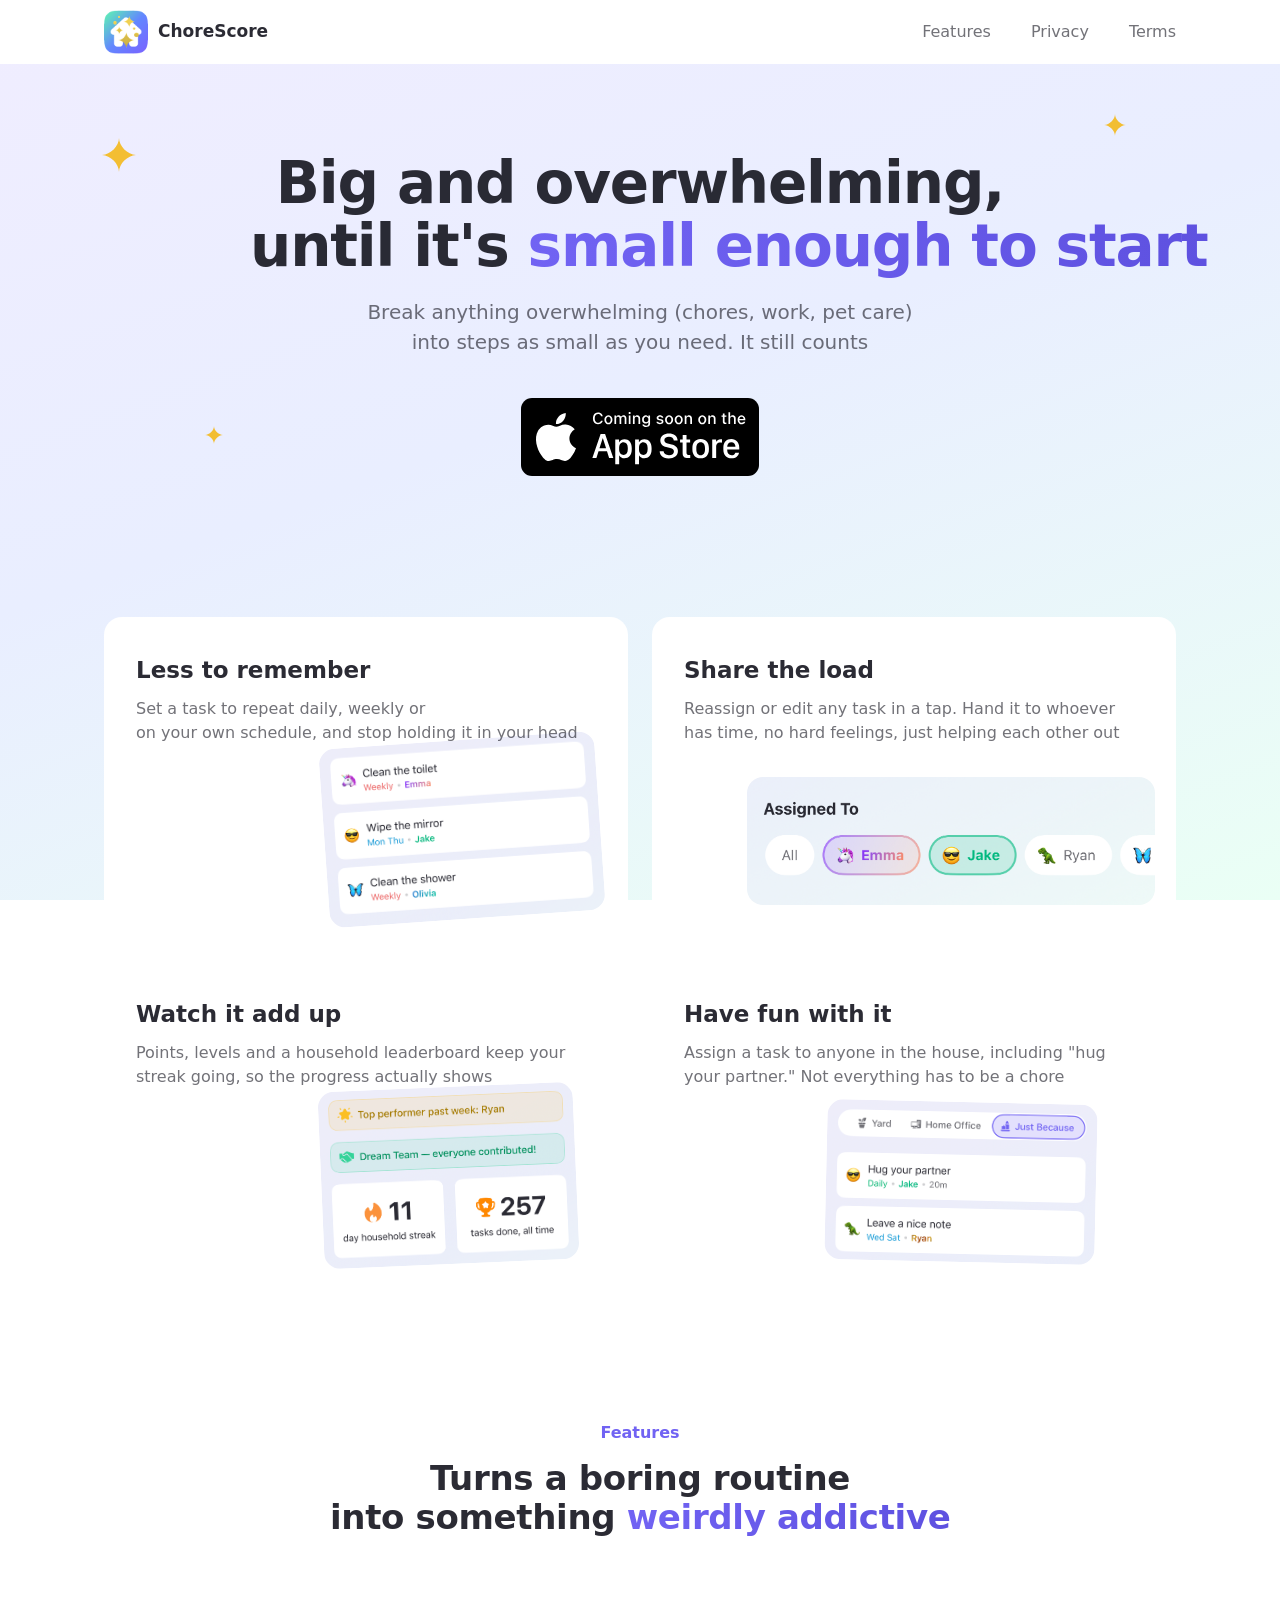
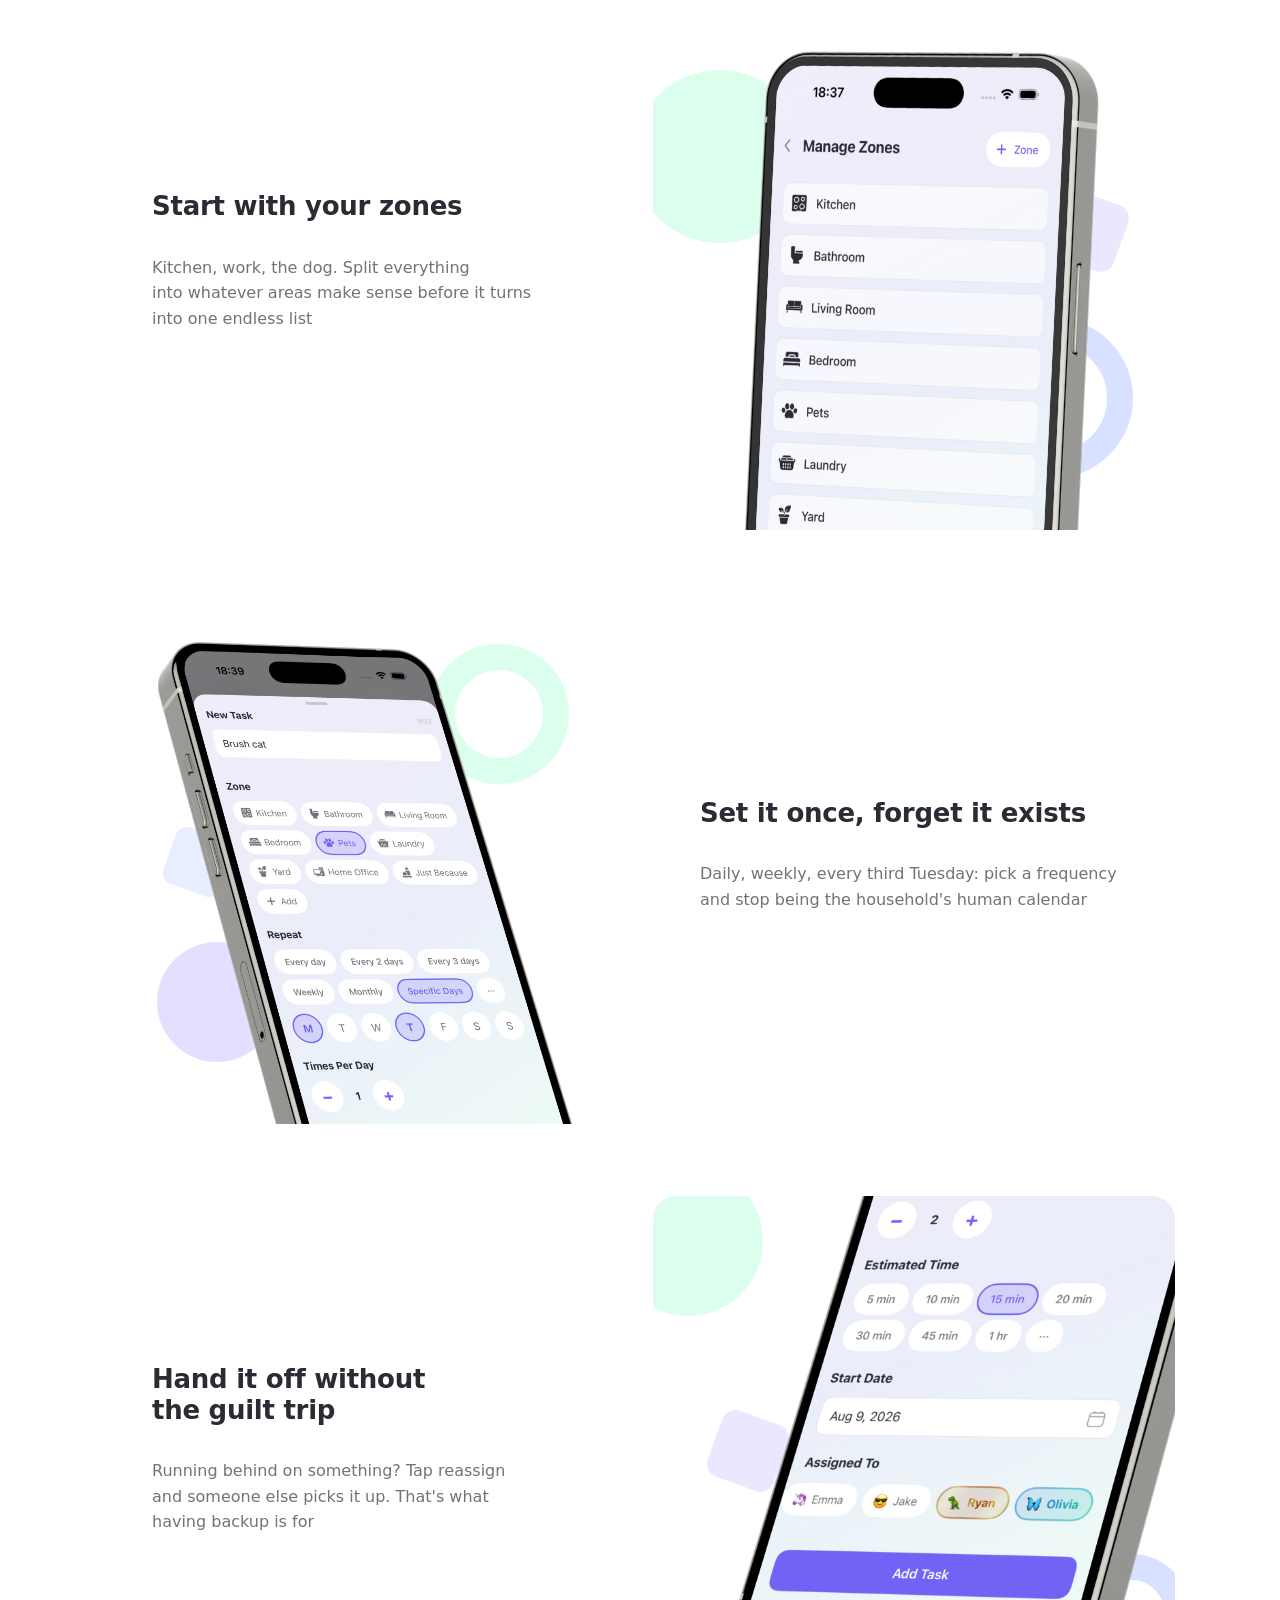
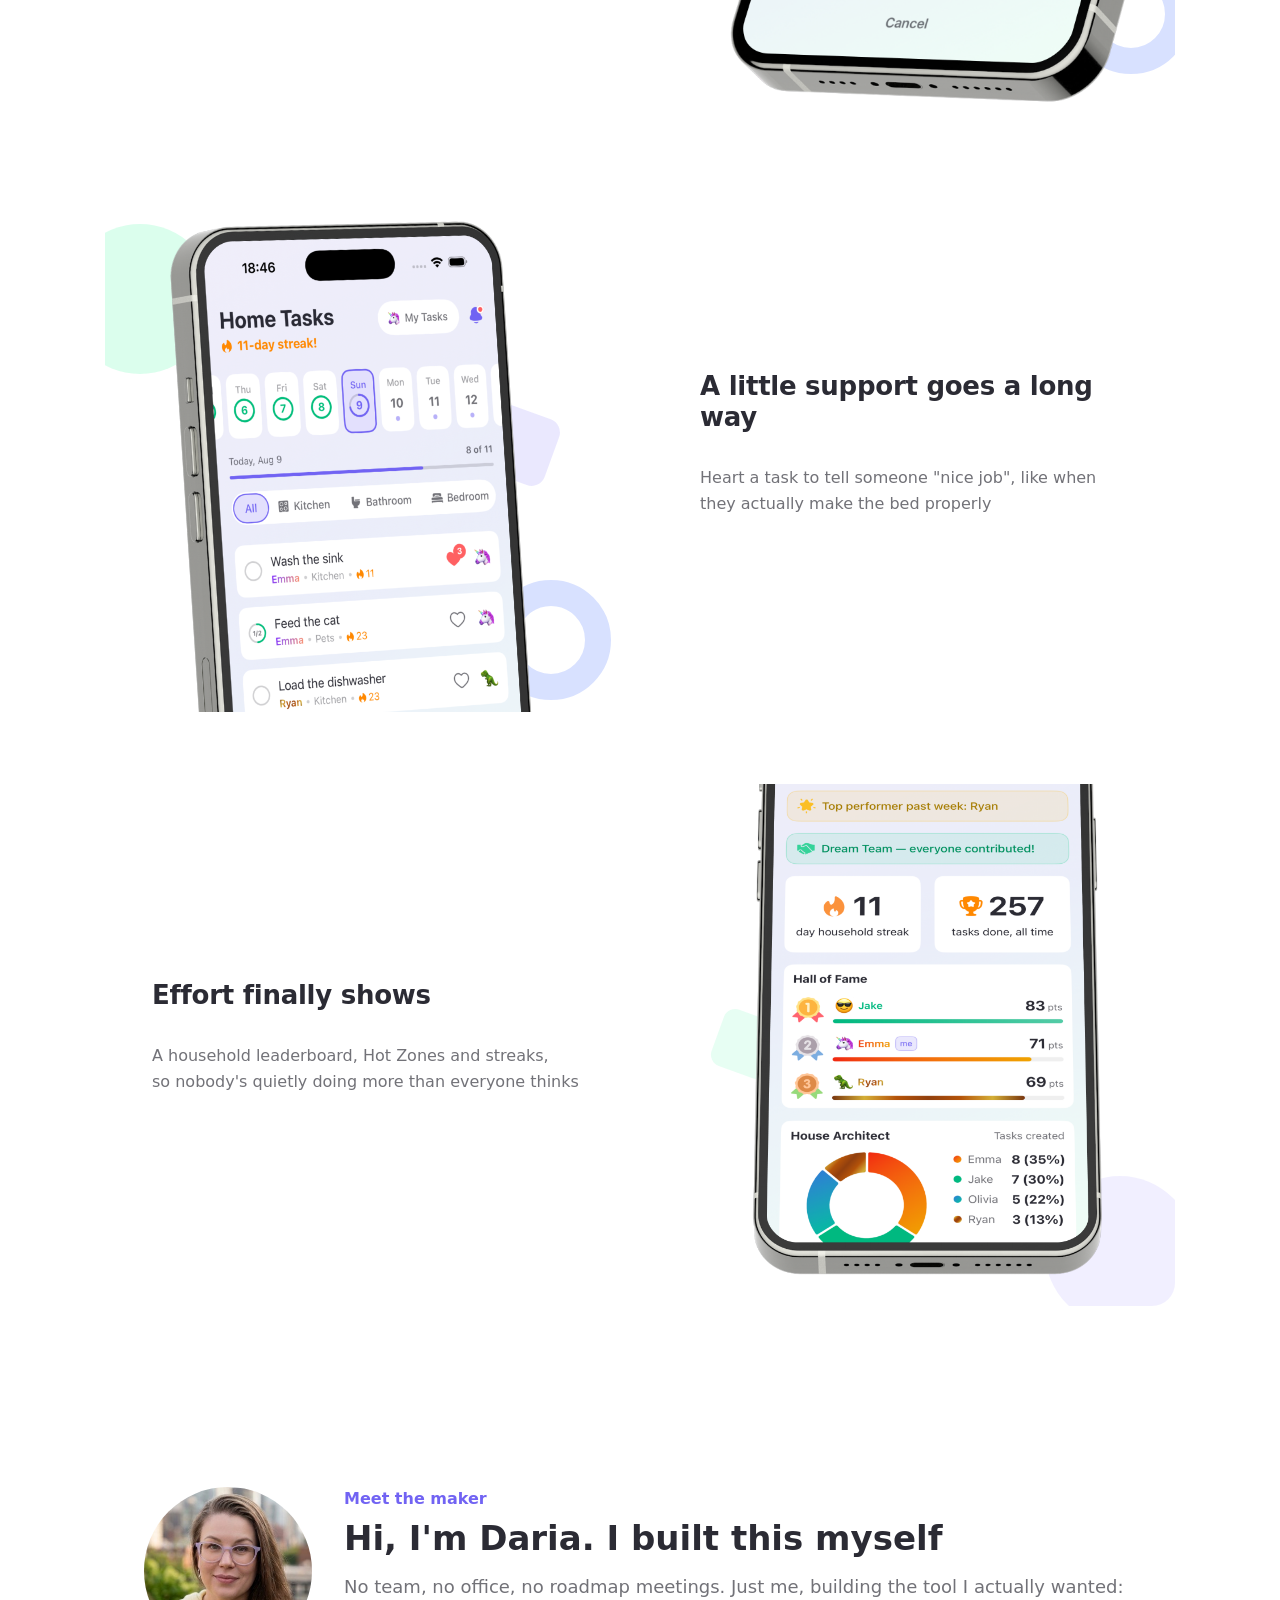
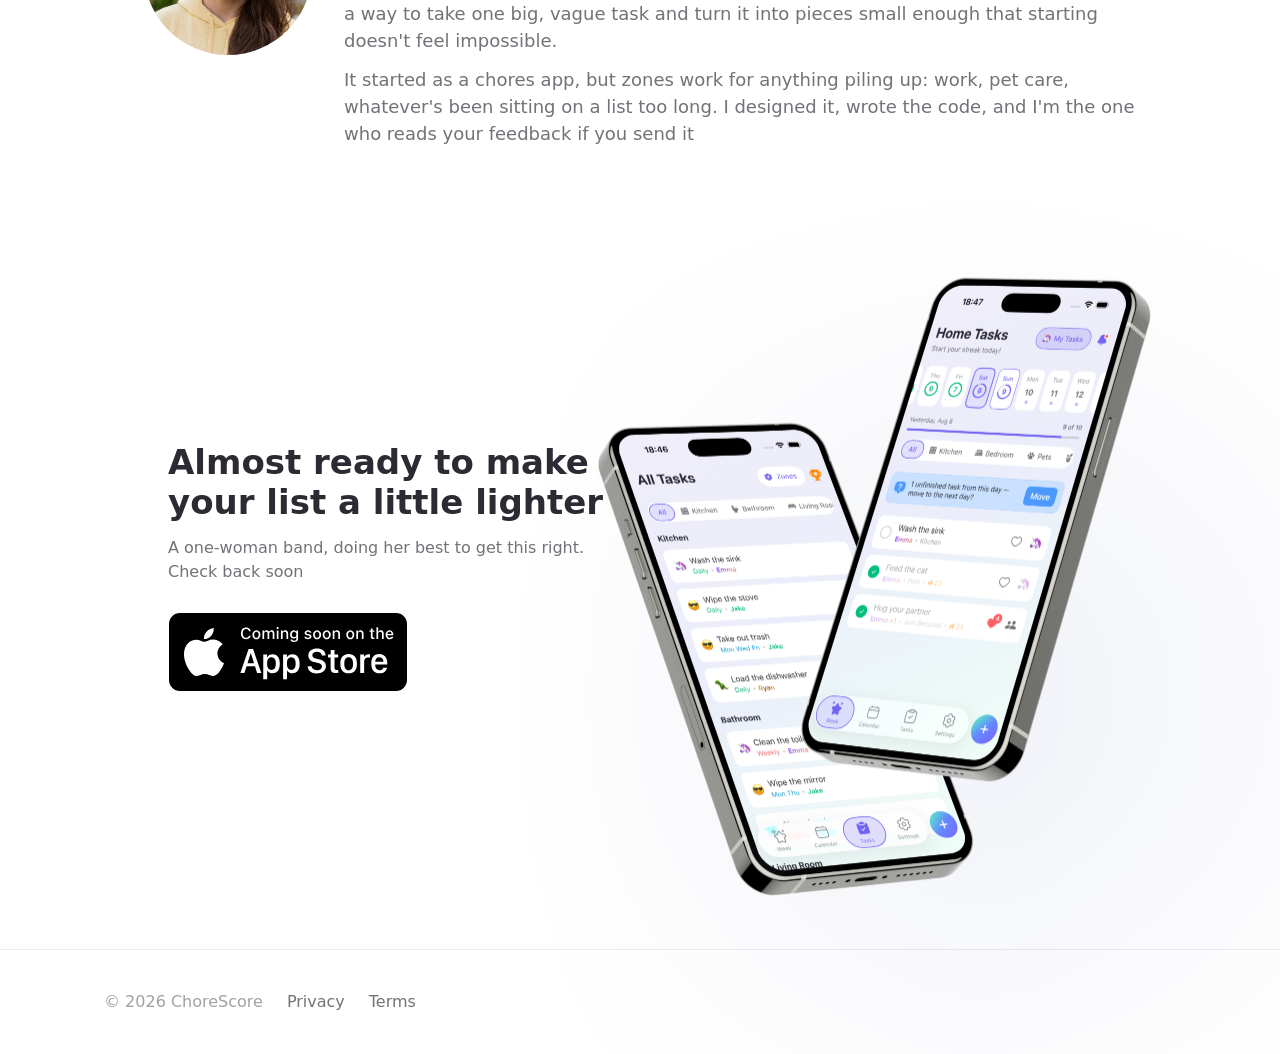
==== index.html @ 3e6a39a7 "Step hero subhead font-size: 16px unchanged ≤479, 18px from 480 (768-959 too, was dropping back to 1" ====
<!DOCTYPE html>
<html lang="en">
<head>
<meta charset="UTF-8">
<meta name="viewport" content="width=device-width, initial-scale=1.0">
<title>ChoreScore: break big tasks into pieces you can actually start</title>
<meta name="description" content="Split anything overwhelming (chores, work, pet care) into steps as small as you need. Zones, points and streaks. Built solo, coming soon to iOS.">
<link rel="icon" href="assets/favicon-32.png?v=3">
<link rel="apple-touch-icon" href="assets/icon-180.png">
<link rel="stylesheet" href="assets/styles.css?v=28">
</head>
<body>

<svg style="display:none">
  <defs>
    <symbol id="i-star" viewBox="0 0 24 24" fill="none" stroke="currentColor" stroke-width="1.8" stroke-linecap="round" stroke-linejoin="round"><path d="M12 3.5l2.5 5.4 5.9.7-4.3 4.1 1.1 5.8-5.2-2.9-5.2 2.9 1.1-5.8-4.3-4.1 5.9-.7z"/></symbol>
    <symbol id="i-calendar" viewBox="0 0 24 24" fill="none" stroke="currentColor" stroke-width="1.8" stroke-linecap="round" stroke-linejoin="round"><rect x="3.5" y="5" width="17" height="16" rx="3"/><path d="M3.5 10h17M8 3v4M16 3v4"/></symbol>
    <symbol id="i-clipboard" viewBox="0 0 24 24" fill="none" stroke="currentColor" stroke-width="1.8" stroke-linecap="round" stroke-linejoin="round"><rect x="5" y="4.5" width="14" height="17" rx="2.5"/><path d="M9 4a1.5 1.5 0 011.5-1.5h3A1.5 1.5 0 0115 4v1H9zM8.5 13l2.2 2.2L15.5 11"/></symbol>
    <symbol id="i-gear" viewBox="0 0 24 24" fill="none" stroke="currentColor" stroke-width="1.8" stroke-linecap="round" stroke-linejoin="round"><circle cx="12" cy="12" r="3.2"/><path d="M12 3.5v2.4M12 18.1v2.4M20.5 12h-2.4M5.9 12H3.5M17.7 6.3l-1.7 1.7M8 16l-1.7 1.7M17.7 17.7L16 16M8 8L6.3 6.3"/></symbol>
    <symbol id="i-plus" viewBox="0 0 24 24" fill="none" stroke="#fff" stroke-width="2.2" stroke-linecap="round"><path d="M12 5v14M5 12h14"/></symbol>
    <symbol id="i-heart" viewBox="0 0 24 24" fill="none" stroke="currentColor" stroke-width="1.8" stroke-linecap="round" stroke-linejoin="round"><path d="M12 20s-7.5-4.7-9.8-9.4C.8 7.2 2.6 4 6 4c2 0 3.4 1 6 3.6C14.6 5 16 4 18 4c3.4 0 5.2 3.2 3.8 6.6C19.5 15.3 12 20 12 20z"/></symbol>
    <symbol id="i-zone" viewBox="0 0 24 24" fill="none" stroke="currentColor" stroke-width="1.8" stroke-linecap="round" stroke-linejoin="round"><path d="M4 11l8-6.5L20 11"/><path d="M6 10v9a1 1 0 001 1h10a1 1 0 001-1v-9"/></symbol>
    <symbol id="i-arrow-up" viewBox="0 0 24 24" fill="none" stroke="currentColor" stroke-width="2.2" stroke-linecap="round" stroke-linejoin="round"><path d="M5 15l7-7 7 7"/></symbol>
  </defs>
</svg>

<nav class="site-nav">
  <div class="wrap">
    <a class="brand" href="#top">
      <img src="assets/icon-mark-120.png" alt="ChoreScore icon">
      <span class="brand-name">ChoreScore</span>
    </a>
    <div class="nav-right">
      <div class="nav-links">
        <a href="#showcase">Features</a>
        <a href="privacy.html">Privacy</a>
        <a href="terms.html">Terms</a>
      </div>
      <button class="nav-burger" type="button" aria-label="Menu" aria-expanded="false">
        <svg class="burger-icon" width="24" height="24" viewBox="0 0 24 24" fill="none"><path d="M4 5H20M4 12H20M4 19H20" stroke="currentColor" stroke-width="2" stroke-linecap="round" stroke-linejoin="round"/></svg>
        <svg class="close-icon" width="24" height="24" viewBox="0 0 24 24" fill="none"><path d="M18 6L6 18M6 6L18 18" stroke="currentColor" stroke-width="2" stroke-linecap="round" stroke-linejoin="round"/></svg>
      </button>
    </div>
  </div>
</nav>

<header class="hero" id="top">
  <div class="sparkle" style="top:18%; left:8%; width:34px; height:34px; animation-delay:0.4s;">
    <svg viewBox="0 0 40 40" fill="currentColor"><path d="M20 40c0-9.6-10-19.6-20-20 10-0.4 20-10.4 20-20 0 9.6 10 19.6 20 20-10 0.4-20 10.4-20 20Z"/></svg>
  </div>
  <div class="sparkle" style="top:12%; right:12%; width:22px; height:22px; animation-delay:1.6s;">
    <svg viewBox="0 0 40 40" fill="currentColor"><path d="M20 40c0-9.6-10-19.6-20-20 10-0.4 20-10.4 20-20 0 9.6 10 19.6 20 20-10 0.4-20 10.4-20 20Z"/></svg>
  </div>
  <div class="sparkle" style="bottom:8%; left:16%; width:18px; height:18px; animation-delay:0.9s;">
    <svg viewBox="0 0 40 40" fill="currentColor"><path d="M20 40c0-9.6-10-19.6-20-20 10-0.4 20-10.4 20-20 0 9.6 10 19.6 20 20-10 0.4-20 10.4-20 20Z"/></svg>
  </div>

  <div class="wrap">
    <h1>Big and overwhelming, <span class="until-loose">until </span><span class="no-split"><span class="until-joined">until </span>it's <span class="accent">small enough to start</span></span></h1>
    <p class="subhead">Break anything overwhelming (chores, work, <span class="no-split">pet care</span>) into steps <span class="no-split">as small</span> <span class="no-split">as you need.</span> <span class="no-split">It still counts</span></p>
    <div class="hero-cta">
      <img class="store-pill" src="assets/appstore-badge.svg" alt="Download on the App Store">
    </div>
  </div>
</header>

<section id="features">
  <div class="wrap">
    <div class="feature-grid-4">
      <div class="feature-card reveal">
        <div class="fc-copy">
          <h3>Less to remember</h3>
          <p>Set a task to repeat daily, weekly or <span class="no-split">on your own schedule,</span> <span class="no-split">and stop</span> <span class="no-split">holding it</span> <span class="no-split">in your head</span></p>
        </div>
        <img class="fc-shot corner" src="assets/perks/perk1.png" alt="Task cards showing Weekly and Mon Thu repeat schedules">
      </div>
      <div class="feature-card reveal" style="transition-delay:0.05s">
        <div class="fc-copy">
          <h3>Share the load</h3>
          <p>Reassign or edit any task <span class="no-split">in a tap</span>. <span class="no-split">Hand it</span> <span class="no-split">to whoever</span> <span class="no-split">has time</span>, <span class="no-split">no hard</span> feelings, just helping <span class="no-split">each other out</span></p>
        </div>
        <img class="fc-shot" src="assets/perks/perk2.png" alt="Assigned To row showing Emma and Jake selected">
      </div>
      <div class="feature-card reveal" style="transition-delay:0.1s">
        <div class="fc-copy">
          <h3>Watch it add up</h3>
          <p>Points, levels and <span class="no-split">a household</span> leaderboard keep your streak going, <span class="no-split">so the progress</span> <span class="no-split">actually shows</span></p>
        </div>
        <img class="fc-shot tilt-3" src="assets/perks/perk3.png" alt="Top performer and Dream Team banners with streak and all-time stats">
      </div>
      <div class="feature-card reveal" style="transition-delay:0.15s">
        <div class="fc-copy">
          <h3>Have fun with it</h3>
          <p>Assign a task to anyone <span class="no-split">in the house,</span> including "hug your partner." Not everything <span class="no-split">has to be a chore</span></p>
        </div>
        <img class="fc-shot tilt-4" src="assets/perks/perk4.png" alt="Just Because zone tasks including Hug your partner">
      </div>
    </div>
  </div>
</section>


<section id="showcase">
  <div class="wrap">
    <div class="section-head reveal">
      <span class="eyebrow">Features</span>
      <h2>Turns a boring routine <span class="no-split">into something <span class="grad-text">weirdly addictive</span></span></h2>
    </div>

    <div class="feature-row reveal">
      <div class="fr-text">
        <h3>Start with your zones</h3>
        <p>Kitchen, work, the dog. Split everything <span class="no-split">into whatever</span> areas make sense before <span class="no-split">it turns</span> <span class="no-split">into one</span> <span class="no-split">endless list</span></p>
      </div>
      <div class="fr-visual">
        <div class="fr-backdrop fr-backdrop-mint">
          <div class="fr-shape circle" style="width:173px;height:173px;top:62px;left:-20px;background:#5EF9B0;opacity:0.225;"></div>
          <div class="fr-shape ring" style="width:160px;height:160px;bottom:10%;right:8%;color:#6388FF;opacity:0.25;"></div>
          <div class="fr-shape square" style="width:70px;height:70px;top:36%;right:10%;background:#7163F3;opacity:0.15;"></div>
          <img class="fr-shot fr-shot-1" src="assets/feats/feat1.png" alt="Zones list showing Kitchen, Bathroom, Living Room and more">
        </div>
      </div>
    </div>

    <div class="feature-row reverse reveal">
      <div class="fr-text">
        <h3>Set it once, forget it exists</h3>
        <p>Daily, weekly, every third Tuesday: pick <span class="no-split">a frequency</span> <span class="no-split">and stop</span> being <span class="no-split">the household's</span> <span class="no-split">human calendar</span></p>
      </div>
      <div class="fr-visual">
        <div class="fr-backdrop fr-backdrop-purple">
          <div class="fr-shape ring" style="width:140px;height:140px;top:8%;right:58px;color:#5EF9B0;opacity:0.225;"></div>
          <div class="fr-shape circle" style="width:120px;height:120px;bottom:12%;left:10%;background:#7B61FF;opacity:0.2;"></div>
          <div class="fr-shape square" style="width:60px;height:60px;top:44%;left:12%;background:#6388FF;opacity:0.15;"></div>
          <img class="fr-shot fr-shot-2" src="assets/feats/feat2.png" alt="New Task form with repeat schedule and times per day">
        </div>
      </div>
    </div>
    <div class="feature-row reveal">
      <div class="fr-text">
        <h3>Hand it off without <span class="no-split">the guilt trip</span></h3>
        <p>Running behind on something? Tap reassign <span class="no-split">and someone else</span> <span class="no-split">picks it up.</span> <span class="no-split">That's what</span> <span class="no-split">having backup is for</span></p>
      </div>
      <div class="fr-visual">
        <div class="fr-backdrop fr-backdrop-mint">
          <div class="fr-shape circle" style="width:150px;height:150px;top:-30px;left:-40px;background:#5EF9B0;opacity:0.225;"></div>
          <div class="fr-shape ring" style="width:120px;height:120px;bottom:44px;right:-16px;color:#6388FF;opacity:0.25;"></div>
          <div class="fr-shape square" style="width:70px;height:70px;top:42%;left:60px;background:#7163F3;opacity:0.15;"></div>
          <img class="fr-shot fr-shot-3" src="assets/feats/feat3.png" alt="Reassign to row showing Anya, Misha and Kid chips">
        </div>
      </div>
    </div>
    <div class="feature-row reverse reveal">
      <div class="fr-text">
        <h3>A little support goes a long way</h3>
        <p>Heart a task to tell someone "nice job", like when they actually make <span class="no-split">the bed properly</span></p>
      </div>
      <div class="fr-visual">
        <div class="fr-backdrop fr-backdrop-mint">
          <div class="fr-shape circle" style="width:150px;height:150px;top:34px;left:-40px;background:#5EF9B0;opacity:0.225;"></div>
          <div class="fr-shape ring" style="width:120px;height:120px;bottom:12px;right:16px;color:#6388FF;opacity:0.25;"></div>
          <div class="fr-shape square" style="width:70px;height:70px;top:42%;right:14%;background:#7163F3;opacity:0.15;"></div>
          <img class="fr-shot fr-shot-4" src="assets/feats/feat4.png" alt="Task cards with a liked heart on Made the bed">
        </div>
      </div>
    </div>
    <div class="feature-row reveal">
      <div class="fr-text">
        <h3>Effort finally shows</h3>
        <p>A household leaderboard, Hot Zones <span class="no-split">and streaks,</span> <span class="no-split">so nobody's</span> quietly doing more than <span class="no-split">everyone thinks</span></p>
      </div>
      <div class="fr-visual">
        <div class="fr-backdrop fr-backdrop-purple">
          <div class="fr-shape circle" style="width:150px;height:150px;bottom:-20px;right:-20px;background:#7B61FF;opacity:0.1;"></div>
          <div class="fr-shape square" style="width:60px;height:60px;top:44%;left:12%;background:#5EF9B0;opacity:0.15;"></div>
          <img class="fr-shot fr-shot-5" src="assets/feats/feat5.png" alt="Hall of Fame leaderboard with Hot Zones progress bars">
        </div>
      </div>
    </div>
  </div>
</section>

<section id="founder">
  <div class="wrap">
    <div class="founder reveal">
      <div class="founder-photo">
        <img src="assets/founder.jpg" alt="Daria, the person who builds ChoreScore">
      </div>
      <div class="founder-copy">
        <div class="founder-copy-head">
          <span class="eyebrow">Meet the maker</span>
          <h2>Hi, I'm Daria. I built this myself</h2>
        </div>
        <div class="founder-copy-body">
          <p>No team, no office, no roadmap meetings. Just me, building the tool <span class="no-split">I actually wanted</span>: <span class="no-split">a way</span> <span class="no-split">to take</span> <span class="no-split">one big,</span> vague task <span class="no-split">and turn it</span> <span class="no-split">into pieces</span> small enough that starting <span class="no-split">doesn't feel impossible.</span></p>
          <p>It started as a chores app, but zones work for anything piling up: work, pet care, whatever's been sitting <span class="no-split">on a list</span> too long. <span class="no-split">I designed it,</span> <span class="no-split">wrote the code,</span> <span class="no-split">and I'm the one</span> <span class="no-split">who reads</span> <span class="no-split">your feedback</span> <span class="no-split">if you send it</span></p>
        </div>
      </div>
    </div>
  </div>
</section>

<section>
  <div class="wrap">
    <div class="final-cta reveal">
      <div class="fc-text">
        <h2>Almost ready <span class="no-split">to make</span> <span class="no-split">your list</span> <span class="no-split">a little lighter</span></h2>
        <p>A one-woman band, <span class="no-split">doing her best</span> <span class="no-split">to get this right.</span> <span class="no-split">Check back soon</span></p>
        <img class="store-pill" src="assets/appstore-badge.svg" alt="Download on the App Store">
      </div>
      <div class="fc-visual"></div>
      <div class="banner-shot-wrap">
        <div class="fc-shadow-clip">
          <div class="fc-shadow"></div>
        </div>
        <div class="banner-shot-crop">
          <img class="banner-shot" src="assets/banner.png" alt="ChoreScore app screens with App Store button">
        </div>
      </div>
    </div>
  </div>
</section>

<footer>
  <div class="wrap">
    <div class="footer-left">
      <span class="footer-copy">© 2026 ChoreScore</span>
      <div class="footer-links">
        <a href="privacy.html">Privacy</a>
        <a href="terms.html">Terms</a>
      </div>
    </div>
  </div>
</footer>

<button class="to-top" type="button" aria-label="Scroll to top">
  <svg><use href="#i-arrow-up"></use></svg>
</button>

<script src="assets/script.js?v=3"></script>
</body>
</html>
---- assets/styles.css ----
/* ChoreScore marketing site — tokens mirror ChoreScore/DESIGN_SYSTEM.md */

:root {
  --accent: #7163F3;
  --accent2: #5E51E0;
  --bg-gradient: linear-gradient(160deg, #F0EDFF 0%, #E9EEFF 45%, #EAFFF5 100%);
  --text1: rgba(20, 20, 30, 0.9);
  --text2: rgba(20, 20, 30, 0.6);
  --text3: rgba(20, 20, 30, 0.4);
  --text4: rgba(20, 20, 30, 0.2);
  --card-bg: #ffffff;
  --card-border: rgba(20, 20, 30, 0.075);
  --sparkle: #F5B301;
}

* { box-sizing: border-box; }

html { scroll-behavior: smooth; overflow-x: hidden; }

body {
  margin: 0;
  min-height: 100%;
  background: var(--bg-gradient);
  background-attachment: fixed;
  color: var(--text1);
  font-family: -apple-system, BlinkMacSystemFont, 'Segoe UI', system-ui, sans-serif;
  line-height: 1.5;
  overflow-x: hidden;
}

h1, h2, h3 {
  font-family: -apple-system, BlinkMacSystemFont, 'Segoe UI', system-ui, sans-serif;
  font-weight: 700;
  margin: 0;
}

a { color: inherit; text-decoration: none; }

img { max-width: 100%; display: block; }

.wrap {
  max-width: 1120px;
  margin: 0 auto;
  padding: 0 24px;
}

.no-split { white-space: nowrap; }

/* Nav */
nav.site-nav {
  position: sticky;
  top: 0;
  z-index: 50;
  background: #fff;
}

nav.site-nav .wrap {
  display: flex;
  align-items: center;
  justify-content: space-between;
  height: 64px;
}

.brand {
  display: flex;
  align-items: center;
  gap: 10px;
  font-size: 17px;
  font-weight: 700;
  color: var(--text1);
}

.brand img { width: 44px; height: 44px; border-radius: 11px; }

.nav-right {
  display: flex;
  align-items: center;
  gap: 40px;
}

.nav-links {
  display: flex;
  align-items: center;
  gap: 40px;
  font-size: 16px;
  font-weight: 500;
  color: var(--text2);
}

.nav-links a:hover { color: var(--accent); }

.pill {
  display: inline-flex;
  align-items: center;
  justify-content: center;
  gap: 8px;
  box-sizing: border-box;
  height: 38px;
  padding: 0 18px;
  border-radius: 11px;
  font-size: 16px;
  font-weight: 500;
  background: var(--accent);
  color: #fff;
  white-space: nowrap;
}

.pill .dot { display: none; }

.nav-burger {
  display: none;
  position: relative;
  width: 38px;
  height: 38px;
  align-items: center;
  justify-content: center;
  border: none;
  background: transparent;
  padding: 0;
  cursor: pointer;
  color: var(--text1);
}

.nav-burger svg {
  position: absolute;
  top: 50%;
  left: 50%;
  width: 22px;
  height: 22px;
  transform: translate(-50%, -50%) rotate(0deg);
  opacity: 1;
  transition: opacity 0.2s ease, transform 0.2s ease;
}

.nav-burger .close-icon {
  transform: translate(-50%, -50%) rotate(-90deg);
  opacity: 0;
}

.nav-burger[aria-expanded="true"] .burger-icon {
  transform: translate(-50%, -50%) rotate(90deg);
  opacity: 0;
}
.nav-burger[aria-expanded="true"] .close-icon {
  transform: translate(-50%, -50%) rotate(0deg);
  opacity: 1;
}

/* Hero */
.hero {
  position: relative;
  padding: 88px 0 0;
  margin-bottom: 140px;
  text-align: center;
  overflow: hidden;
}

.hero h1 {
  font-size: clamp(34px, 6vw, 58px);
  line-height: 1.08;
  letter-spacing: -0.02em;
  color: var(--text1);
  max-width: 780px;
  margin: 0 auto;
}

.hero h1 .accent {
  background: linear-gradient(90deg, var(--accent), var(--accent2));
  -webkit-background-clip: text;
  background-clip: text;
  color: transparent;
}

/* "until" lives in two places — only one is shown at a time. ≥480px (the
   unmodified desktop clamp) has room to keep it glued to "it's small
   enough to start" as one nowrap unit, which reliably lands it on line 2.
   ≤479px doesn't have that room without shrinking the font too far, so
   "until" flows freely there instead (usually line 1) and the nowrap unit
   covers only the narrower "it's small enough to start". */
.hero h1 .until-loose { display: none; }
.hero h1 .until-joined { display: inline; }

@media (max-width: 479px) {
  .hero h1 .until-loose { display: inline; }
  .hero h1 .until-joined { display: none; }
}

.hero p.subhead {
  font-size: 20px;
  color: var(--text2);
  max-width: 560px;
  margin: 20px auto 0;
}

.hero-cta {
  margin-top: 40px;
  display: flex;
  flex-direction: column;
  align-items: center;
  gap: 10px;
}

.store-pill {
  width: 240px;
  height: 80px;
}

.hero-cta .fine-print { font-size: 13px; color: var(--text3); }

.sparkle {
  position: absolute;
  color: var(--sparkle);
  opacity: 0.8;
  animation: float 5s ease-in-out infinite;
  pointer-events: none;
}

.sparkle svg { width: 100%; height: 100%; }

/* Sections */
section { padding: 0; margin-bottom: 140px; scroll-margin-top: 88px; }

.section-head { text-align: center; max-width: 620px; margin: 0 auto 70px; }

.eyebrow {
  display: inline-block;
  font-size: 16px;
  font-weight: 700;
  color: var(--accent);
  margin-bottom: 14px;
}

.section-head h2 {
  font-size: clamp(28px, 4vw, 34px);
  line-height: 1.15;
  letter-spacing: -0.01em;
  color: var(--text1);
}

.section-head p {
  font-size: 16px;
  color: var(--text2);
  margin-top: 14px;
}

/* Feature grid */
.feature-grid-4 {
  display: grid;
  grid-template-columns: repeat(2, 1fr);
  column-gap: 24px;
  row-gap: 24px;
}

.feature-grid-4 .feature-card { padding: 40px 32px; min-height: 320px; position: relative; overflow: hidden; }
.feature-grid-4 .feature-card h3 { margin-top: 0; font-size: 23px; line-height: 1.2; }

.feature-grid-4 .feature-card .fc-copy { position: relative; z-index: 1; }
.feature-grid-4 .feature-card .fc-copy.narrow { max-width: 58%; }

.feature-grid-4 .feature-card .fc-shot {
  position: absolute;
  left: 95px;
  top: 160px;
  width: 408px;
  border-radius: 16px;
}

.feature-grid-4 .feature-card .fc-shot.corner {
  position: absolute;
  left: auto;
  top: auto;
  right: 28px;
  bottom: 18px;
  width: 276.1px;
  height: 179.49px;
  margin-top: 0;
  transform: rotate(-4deg);
}

.feature-grid-4 .feature-card .fc-shot.tilt-3 {
  left: 217px;
  top: 126px;
  width: 255.48px;
  height: 176.89px;
  transform: rotate(-2.45deg);
}

.feature-grid-4 .feature-card .fc-shot.tilt-4 {
  left: 174px;
  top: 141px;
  width: 270.1px;
  height: 159.79px;
  transform: rotate(1.3deg);
}
.feature-grid-4 .feature-card p { font-size: 16px; margin-top: 12px; }

.feature-card {
  background: var(--card-bg);
  border-radius: 18px;
  padding: 28px 24px;
}

.feature-card h3 {
  font-size: 17px;
  font-weight: 600;
  line-height: 1.2;
  margin-top: 18px;
  color: var(--text1);
}

.feature-card p {
  font-size: 14px;
  color: var(--text2);
  margin: 8px 0 0;
}

/* Phone mockups */
.grad-text {
  background: linear-gradient(90deg, var(--accent), var(--accent2));
  -webkit-background-clip: text;
  background-clip: text;
  color: transparent;
}

.feature-row {
  display: flex;
  align-items: stretch;
  gap: 24px;
}

.feature-row:not(:last-child) { margin-bottom: 70px; }

.feature-row.reverse { flex-direction: row-reverse; }

.feature-row .fr-text {
  flex: 0 0 calc(50% - 12px);
  width: calc(50% - 12px);
  background: var(--card-bg);
  border-radius: 24px;
  padding: 48px;
  display: flex;
  flex-direction: column;
  justify-content: center;
  box-sizing: border-box;
}

.feature-row .fr-text h3 { font-size: 26px; font-weight: 700; line-height: 1.2; letter-spacing: -0.01em; color: var(--text1); margin: 0 0 16px; }
.feature-row .fr-text p { font-size: 16px; line-height: 1.6; color: var(--text2); }

.fr-visual { flex: 0 0 calc(50% - 12px); width: calc(50% - 12px); display: flex; }

.fr-backdrop {
  position: relative;
  display: flex;
  align-items: center;
  justify-content: center;
  width: 100%;
  aspect-ratio: 1 / 1;
  background: var(--card-bg);
  border-radius: 24px;
  border: 1px solid #fff;
  overflow: hidden;
  box-sizing: border-box;
}

.fr-backdrop .phone { position: relative; z-index: 1; width: 200px; height: 416px; }

.fr-shot { position: absolute; max-width: none; }

.fr-shadow {
  position: absolute;
  left: 50%;
  bottom: -40px;
  transform: translateX(-50%);
  width: 196px;
  height: 341px;
  border-radius: 50%;
  background: #161616;
  opacity: 0.3;
  filter: blur(171.8px);
  z-index: 0;
}

/* Left/top/width are percentages of the (always-square) .fr-backdrop, derived
   from the original hand-positioned px values at the 524px desktop reference
   width. Percentages keep the exact same crop/zoom framing at any card size
   instead of needing a per-breakpoint override. */
.fr-shot-1 {
  left: -37.6%;
  top: -8.59%;
  width: 175%;
  transform: rotate(2.73deg);
}

.fr-shot-2 {
  left: -25.38%;
  top: -14.5%;
  width: 150.97%;
}

.fr-shot-3 {
  left: -29.01%;
  top: -76.53%;
  width: 195.89%;
}

.fr-shot-4 {
  left: -38.74%;
  top: -10.5%;
  width: 174.62%;
  transform: rotate(-3.71deg);
}

.fr-shot-5 {
  left: -29.2%;
  top: -50.19%;
  width: 163.33%;
}

.fr-shape { position: absolute; z-index: 0; pointer-events: none; }
.fr-shape.circle { border-radius: 50%; }
.fr-shape.ring { border-radius: 50%; border: 26px solid currentColor; background: none !important; }
.fr-shape.square { border-radius: 20%; transform: rotate(20deg); }

.showcase {
  display: flex;
  justify-content: center;
  align-items: flex-start;
  gap: 40px;
  flex-wrap: wrap;
}

.phone {
  width: 260px;
  height: 542px;
  background: #0b0b12;
  border-radius: 44px;
  padding: 12px;
  flex-shrink: 0;
}

.phone-2 { margin-top: 44px; }

.phone-screen {
  position: relative;
  width: 100%;
  height: 100%;
  border-radius: 34px;
  overflow: hidden;
  background: linear-gradient(160deg, #F0EDFF 0%, #E9EEFF 45%, #EAFFF5 100%);
  font-family: -apple-system, BlinkMacSystemFont, sans-serif;
  color: rgba(20,20,30,0.9);
}

.phone-notch {
  position: absolute;
  top: 8px;
  left: 50%;
  transform: translateX(-50%);
  width: 76px;
  height: 20px;
  border-radius: 12px;
  background: #0b0b12;
  z-index: 5;
}

.phone-pad { padding: 30px 14px 0; }

.phone-screen h4 {
  font-family: -apple-system, BlinkMacSystemFont, sans-serif;
  font-size: 17px;
  font-weight: 700;
  margin: 0;
}

.phone-sub { font-size: 10.5px; color: rgba(20,20,30,0.5); margin-top: 3px; }
.phone-streak { font-size: 10.5px; color: #d97706; font-weight: 700; margin-top: 3px; }

.phone-days { display: flex; gap: 5px; margin-top: 12px; }
.phone-day {
  flex: 1;
  background: rgba(255,255,255,0.75);
  border-radius: 10px;
  padding: 6px 0;
  text-align: center;
}
.phone-day span { display: block; font-size: 8px; color: rgba(20,20,30,0.45); }
.phone-day b { font-size: 12px; }
.phone-day.active { background: #fff; border: 1.5px solid #7163F3; }

.phone-progress-row { display: flex; justify-content: space-between; align-items: center; font-size: 10px; color: rgba(20,20,30,0.55); margin-top: 14px; }
.phone-progress-bar { height: 4px; border-radius: 2px; background: rgba(20,20,30,0.1); margin-top: 5px; overflow: hidden; }
.phone-progress-bar i { display: block; height: 100%; background: linear-gradient(90deg,#7163F3,#a78bfa); }

.phone-pills { display: flex; gap: 6px; margin-top: 14px; }
.phone-pill { font-size: 9px; font-weight: 600; padding: 5px 9px; border-radius: 999px; background: rgba(255,255,255,0.7); color: rgba(20,20,30,0.55); }
.phone-pill.on { background: #7163F3; color: #fff; }

.phone-card {
  display: flex; align-items: center; gap: 8px;
  background: #fff; border-radius: 12px; padding: 9px 10px; margin-top: 8px;
}
.phone-check { width: 18px; height: 18px; border-radius: 50%; flex-shrink: 0; display:flex; align-items:center; justify-content:center; font-size: 10px; color: #fff; }
.phone-check.done { background: #34d399; }
.phone-check.ring { background: conic-gradient(#7163F3 0turn, #7163F3 var(--p,0.4turn), rgba(20,20,30,0.12) 0); }
.phone-check.ring i { width: 12px; height: 12px; border-radius: 50%; background: #F0EDFF; display:block; margin:3px; }
.phone-card .ct { flex: 1; }
.phone-card .ct b { display: block; font-size: 11.5px; font-weight: 600; }
.phone-card .ct span { font-size: 9px; color: rgba(20,20,30,0.5); }
.phone-card .av { font-size: 13px; }
.phone-card.faded b, .phone-card.faded span { color: rgba(20,20,30,0.35); text-decoration: line-through; }

.phone-tabbar {
  position: absolute; bottom: 10px; left: 10px; right: 10px;
  display: flex; align-items: center; gap: 6px;
}
.phone-tabbar .bar {
  flex: 1;
  background: rgba(255,255,255,0.9); border-radius: 16px; padding: 7px 4px;
  display: flex; justify-content: space-around; align-items: center;
}
.phone-tabbar .t {
  display: flex; flex-direction: column; align-items: center; gap: 2px;
  color: rgba(20,20,30,0.35); padding: 3px 7px; border-radius: 10px;
}
.phone-tabbar .t svg { width: 15px; height: 15px; }
.phone-tabbar .t span { font-size: 7px; font-weight: 600; }
.phone-tabbar .t.on { background: #EDEBFF; color: #7163F3; }
.phone-tabbar .fab {
  width: 30px; height: 30px; border-radius: 50%; flex-shrink: 0;
  background: linear-gradient(135deg,#7163F3,#5E51E0);
  display: flex; align-items: center; justify-content: center;
}
.phone-fzone { display: flex; align-items: center; gap: 4px; font-size: 9px; font-weight: 600; color: rgba(20,20,30,0.5); }
.phone-fzone svg { width: 12px; height: 12px; }
.phone-check.empty { background: transparent; border: 1.5px solid rgba(20,20,30,0.2); }
.phone-heart { width: 13px; height: 13px; color: rgba(20,20,30,0.3); flex-shrink: 0; }
.phone-heart.liked { color: #f87171; fill: #f87171; }

.phone-reassign { margin-top: 10px; background: #fff; border-radius: 12px; padding: 12px 14px; }
.phone-reassign > span { font-size: 10px; font-weight: 600; color: rgba(20,20,30,0.45); text-transform: uppercase; letter-spacing: 0.04em; }
.phone-reassign-row { display: flex; gap: 6px; margin-top: 8px; flex-wrap: wrap; }
.phone-reassign-chip { font-size: 10px; font-weight: 600; padding: 6px 10px; border-radius: 999px; background: rgba(20,20,30,0.06); color: rgba(20,20,30,0.55); }
.phone-reassign-chip.active { background: #7163F3; color: #fff; }

.phone-form-label { font-size: 10px; font-weight: 600; color: rgba(20,20,30,0.45); text-transform: uppercase; letter-spacing: 0.04em; margin-top: 14px; }
.phone-form-input { background: #fff; border-radius: 10px; padding: 10px 12px; font-size: 12.5px; font-weight: 600; margin-top: 6px; }

/* Stats mockup */
.phone-rank { display: flex; align-items: center; gap: 8px; background: #fff; border-radius: 12px; padding: 9px 10px; margin-top: 8px; }
.phone-rank .medal { font-size: 15px; }
.phone-rank .ct { flex: 1; }
.phone-rank .ct b { display: block; font-size: 11.5px; font-weight: 600; }
.phone-rank .ct span { font-size: 9px; color: rgba(20,20,30,0.5); }
.phone-rank .pts { font-size: 11px; font-weight: 700; color: #7163F3; }

.phone-zone-row { display: flex; justify-content: space-between; align-items: center; font-size: 10px; margin-top: 8px; }
.phone-zone-row .bar { flex: 1; height: 5px; border-radius: 3px; background: rgba(20,20,30,0.08); margin: 0 8px; overflow: hidden; }
.phone-zone-row .bar i { display: block; height: 100%; background: linear-gradient(90deg,#7163F3,#a78bfa); }

.showcase-caption { text-align: center; font-size: 13px; color: var(--text3); margin-top: 18px; }

/* Stack cards one-under-another before the flat-mockup breakpoint kicks in.
   Capping each card's width at the same ~524px the desktop mockups were
   hand-positioned for (instead of letting a single grid column stretch to
   the full container) means the fixed-px .fc-shot/.fr-shot placements still
   read correctly here — only the grid/flex direction changes, nothing about
   the art inside each card. */
@media (max-width: 1199px) and (min-width: 768px) {
  section { margin-bottom: 70px; }
  .hero { padding: 0; margin-top: 70px; margin-bottom: 70px; }
  .hero p.subhead { font-size: 18px; }
  .store-pill { width: 216px; height: 72px; }

  .feature-grid-4 { grid-template-columns: 1fr !important; justify-items: center; row-gap: 20px !important; }
  .feature-grid-4 .feature-card { max-width: 524px !important; width: 100% !important; padding: 24px !important; border-radius: 20px !important; min-height: 0 !important; }
  .feature-grid-4 .feature-card h3 { margin-bottom: 0; }
  .feature-grid-4 .feature-card p { margin-top: 16px; }
  .feature-grid-4 .feature-card { overflow: hidden; }
  .feature-grid-4 .fc-copy { max-width: 100% !important; }
  .feature-grid-4 .fc-shot {
    position: static !important;
    display: block !important;
    width: 100% !important;
    height: auto !important;
    max-width: 100% !important;
    left: auto !important;
    top: auto !important;
    right: auto !important;
    bottom: auto !important;
    margin-top: 20px !important;
    transform: none !important;
  }

  .feature-row, .feature-row.reverse { flex-direction: column; align-items: center; gap: 20px; margin-bottom: 32px !important; }
  .feature-row .fr-text { text-align: left; max-width: 524px !important; width: 100% !important; flex: none !important; padding: 24px !important; border-radius: 20px !important; }
  .feature-row .fr-text h3 { margin: 0 0 16px !important; }
  .feature-row .fr-text p { margin: 0 !important; }
  .fr-visual { width: 524px !important; max-width: 100%; flex: none !important; }
  .section-head { margin: 0 auto 36px !important; }
}

/* 960 is a real cutoff for .founder specifically (T4 vs T5 from the scale
   below) even though nothing else in this file splits there yet: photo
   and body copy step back up toward desktop size once there's enough room,
   instead of staying shrunk all the way from 768 to 1199. */
@media (min-width: 768px) and (max-width: 959px) {
  /* .founder keeps the same 2-column desktop grid as ≥1200 at this range —
     only the photo shrinks, so the column track goes auto (sized to the
     photo's own explicit width below) instead of the desktop-fixed 200px.
     gap/padding stay the inherited base 20px/40px — gap well under padding,
     satisfies the gap-must-not-exceed-the-card's-own-padding rule. */
  .founder { grid-template-columns: auto 1fr !important; }
  .founder-photo { width: 100.8px !important; height: 100.8px !important; }
}

@media (min-width: 960px) and (max-width: 1199px) {
  /* Photo goes back to the full desktop 168px here — grid-template-columns
     isn't overridden, so it falls through to the base 200px 1fr, which
     already fits a 168px photo fine. Body copy steps up too: h2 already
     hit clamp()'s 34px ceiling by 850px, so it can't grow any further —
     this is the part of "the text gets bigger" that's still available. */
  .founder-photo { width: 168px !important; height: 168px !important; }
  .founder-copy p { font-size: 18px !important; }
  .hero p.subhead { font-size: 20px; }
}

/* The final-cta banner has no "keep the art, just resize" middle state the
   way the repeating cards do (nothing else to cap its width against) — it
   goes flat as soon as the desktop-only absolute coordinates stop fitting. */
@media (max-width: 1199px) {
  /* align-items:center is inherited from the desktop row layout's base
     rule — in a column flex it centers children horizontally by their own
     content width instead of anchoring them to the left padding edge, so
     .fc-text's left offset grows with viewport width instead of staying
     pinned to padding-left. flex-start fixes that. */
  .final-cta { flex-direction: column !important; align-items: flex-start !important; text-align: left !important; padding: 24px 24px 0 !important; height: auto !important; }
  .fc-text { max-width: 100% !important; }
  .fc-visual { display: none; }

  /* banner.png has a lot of transparent margin baked into the file around the
     phones (real content is roughly the 1106x1237 region inside the
     1858x1725 canvas) — desktop crops that via hand-positioned px on
     .banner-shot itself, but here we crop it with a wrapper instead so the
     phones fill the card width and bleed slightly past its edge, matching
     the other mockup cards, without touching the source file desktop relies on. */
  .banner-shot-wrap {
    position: relative;
    flex-shrink: 0;
    width: 100%;
    aspect-ratio: 1106 / 1237;
    margin-bottom: -5.6%;
  }
  /* Cropping moved to this inner wrapper (was on .banner-shot-wrap itself)
     so .fc-shadow isn't clipped at the image's tight edge. It must NOT be
     .final-cta's own overflow either — the image is allowed (by design) to
     bleed past the card's edge via the negative margin below, and clipping
     .final-cta would cut that off too. So .fc-shadow gets its own dedicated
     clip box instead: same coordinate frame as the image (a child of
     .banner-shot-wrap, so the calc() below can keep tracking it exactly).
     The buffer is NOT the shadow's full 172px blur radius on every side —
     a uniform -172px inset made this box wider than the viewport at narrow
     widths, and `html{overflow-x:hidden}` alone doesn't reliably suppress
     that on real phones (iOS Safari in particular). Vertical bleed is
     harmless (the page just gets marginally taller) so it keeps the full
     172px; horizontal is capped at 24px — comfortably less than the
     ≥40px of combined .wrap + .final-cta side padding at the narrowest
     (360px) width, so this box can never reach the viewport edge. */
  .banner-shot-crop { position: absolute; inset: 0; overflow: hidden; }
  .banner-shot-wrap .banner-shot {
    position: absolute !important;
    left: -28.75% !important;
    top: -24.33% !important;
    width: 167.99% !important;
    height: auto !important;
    max-width: none !important;
  }
  .fc-shadow-clip { position: absolute; inset: -172px -24px; overflow: hidden; pointer-events: none; }
  /* left/top/width/height re-expressed from the wrap-relative 51.39%/
     39.89%/35.45%/55.16% (see banner-shot-crop comment above) against the
     clip box's enlarged frame: (100% - 48px) recovers the wrap's own width
     inside the 24px horizontal buffer, (100% - 344px) its height inside
     the 172px vertical buffer. */
  .fc-shadow {
    left: calc(24px + (100% - 48px) * 0.5139) !important;
    top: calc(172px + (100% - 344px) * 0.3989) !important;
    width: calc((100% - 48px) * 0.3545) !important;
    height: calc((100% - 344px) * 0.5516) !important;
  }
}

@media (max-width: 767px) {
  .wrap { padding: 0 16px; }
  .showcase { gap: 20px; }
  .phone { width: 220px; height: 460px; }
  .phone-2 { margin-top: 0; }
  .store-pill { width: 192px; height: 64px; }
  .feature-row, .feature-row.reverse { flex-direction: column; gap: 16px; margin-bottom: 24px !important; }
  .feature-grid-4 { grid-template-columns: 1fr; column-gap: 16px; row-gap: 16px; }
  .feature-row .fr-text { text-align: left; width: 100% !important; flex: 1 1 auto !important; max-width: 100% !important; padding: 16px !important; border-radius: 16px !important; }
  .feature-row .fr-text h3 { margin: 0 0 14px !important; }
  .feature-row .fr-text p { margin: 0 !important; }
  .fr-visual { width: 100% !important; flex: 1 1 auto !important; }
  .section-head { margin: 0 auto 56px !important; }
  .feature-grid-4 .feature-card { padding: 16px !important; border-radius: 16px !important; min-height: 0 !important; }
  .feature-grid-4 .feature-card h3 { margin-bottom: 0; }
  .feature-grid-4 .feature-card p { margin-top: 14px; }

  /* Perk-card mockups (.fc-shot) are hand-positioned fixed px that only make
     sense at the desktop width they were designed for, so at this breakpoint
     they go flat and full-width instead. .fr-shot (showcase mockups) doesn't
     need an override here: its left/top/width are already percentages of
     the square .fr-backdrop, so the same crop/zoom framing as desktop just
     scales down automatically. */
  .feature-grid-4 .feature-card { overflow: hidden; }
  .feature-grid-4 .fc-copy { max-width: 100% !important; }
  .feature-grid-4 .fc-shot {
    position: static !important;
    display: block !important;
    width: 100% !important;
    height: auto !important;
    max-width: 100% !important;
    left: auto !important;
    top: auto !important;
    right: auto !important;
    bottom: auto !important;
    margin-top: 20px !important;
    transform: none !important;
  }
}

/* Founder section */
.founder {
  display: grid;
  grid-template-columns: auto 1fr;
  gap: 32px;
  align-items: start;
  background: var(--card-bg);
  border-radius: 24px;
  padding: 40px;
}

.founder-photo {
  width: 168px;
  height: 168px;
  border-radius: 50%;
  background: linear-gradient(135deg, var(--accent), var(--accent2));
  display: flex;
  align-items: center;
  justify-content: center;
  color: #fff;
  font-size: 52px;
  font-weight: 700;
  font-family: -apple-system, BlinkMacSystemFont, sans-serif;
  overflow: hidden;
}

.founder-photo img { width: 100%; height: 100%; object-fit: cover; }

.founder-copy .eyebrow { margin-bottom: 8px; }
.founder-copy h2 { font-size: clamp(28px, 4vw, 34px); line-height: 1.15; margin-bottom: 14px; }
.founder-copy p { font-size: 18px; color: var(--text2); margin: 0 0 12px; }
.founder-copy p:last-child { margin-bottom: 0; }
.founder-copy strong { color: var(--text1); }

/* Reveal animation */
.reveal {
  opacity: 0;
  transform: translateY(24px);
  transition: opacity 0.6s ease, transform 0.6s ease;
}

.reveal.is-visible {
  opacity: 1;
  transform: translateY(0);
}

@media (prefers-reduced-motion: reduce) {
  .reveal { opacity: 1; transform: none; transition: none; }
  .sparkle { animation: none; }
  html { scroll-behavior: auto; }
  .nav-burger svg { transition: none; }
}

/* Final CTA */
.final-cta {
  display: flex;
  align-items: center;
  justify-content: space-between;
  gap: 40px;
  text-align: left;
  background: var(--card-bg);
  border-radius: 28px;
  padding: 64px;
  height: 482px;
  box-sizing: border-box;
  position: relative;
}

.fc-text { flex: 1; min-width: 0; max-width: 50%; }
.fc-visual { flex-shrink: 0; width: 380px; }
.fc-visual .phone { width: 220px; height: 458px; }

.fc-shadow {
  position: absolute;
  left: 778px;
  top: 197px;
  width: 196px;
  height: 341px;
  border-radius: 50%;
  background: #14247F;
  opacity: 0.3;
  filter: blur(171.8px);
  z-index: 0;
}

.banner-shot {
  position: absolute;
  left: 335px;
  top: -200px;
  width: 928.77px;
  height: 862.12px;
  max-width: none;
}

.final-cta h2 { font-size: clamp(28px, 4vw, 34px); line-height: 1.15; }
.final-cta p { color: var(--text2); margin: 14px 0 28px; font-size: 16px; }

/* Footer */
footer {
  border-top: 1px solid var(--card-border);
  padding: 40px 0;
}

footer .wrap {
  display: flex;
  align-items: center;
  flex-wrap: wrap;
  gap: 16px;
}

.footer-left {
  display: flex;
  align-items: center;
  gap: 24px;
  flex-wrap: wrap;
}

.footer-links {
  display: flex;
  gap: 24px;
  font-size: 16px;
  color: var(--text2);
}

.footer-links a:hover { color: var(--accent); }

.footer-copy { font-size: 16px; color: var(--text3); }

/* Back to top */
.to-top {
  position: fixed;
  right: 24px;
  bottom: 24px;
  width: 48px;
  height: 48px;
  border-radius: 50%;
  border: 1px solid rgba(255,255,255,0.4);
  background: rgba(113,99,243,0.16);
  backdrop-filter: blur(16px) saturate(160%);
  -webkit-backdrop-filter: blur(16px) saturate(160%);
  color: #fff;
  display: flex;
  align-items: center;
  justify-content: center;
  cursor: pointer;
  opacity: 0;
  visibility: hidden;
  transform: translateY(8px);
  transition: opacity 0.2s ease, transform 0.2s ease, visibility 0.2s;
  z-index: 40;
}

.to-top.is-visible { opacity: 1; visibility: visible; transform: translateY(0); }
.to-top svg { width: 22px; height: 22px; }

@keyframes float {
  0%, 100% { transform: translateY(0); }
  50% { transform: translateY(-14px); }
}

/* Legal page */
.legal {
  max-width: 760px;
  margin: 0 auto;
  padding: 64px 24px 96px;
}

.legal h1 { font-size: 32px; }
.legal .updated { font-size: 16px; color: var(--text3); margin-top: 10px; }

.legal h2 {
  font-size: 19px;
  margin-top: 40px;
  margin-bottom: 12px;
  color: var(--text1);
}

.legal p, .legal li { font-size: 16px; color: var(--text2); }
.legal ul { padding-left: 20px; }
.legal li { margin-bottom: 6px; }

.legal a.link { color: var(--accent); text-decoration: underline; }

.back-link {
  display: inline-flex;
  align-items: center;
  gap: 6px;
  font-size: 16px;
  color: var(--text2);
  margin-bottom: 8px;
}

.back-link:hover { color: var(--accent); }

.legal-toc {
  background: var(--card-bg);
  border-radius: 14px;
  padding: 18px 22px;
  margin-top: 28px;
  columns: 2;
  column-gap: 24px;
}

.legal-toc a {
  display: block;
  font-size: 16px;
  color: var(--text2);
  padding: 4px 0;
  break-inside: avoid;
}

.legal-toc a:hover { color: var(--accent); }

.legal h2 { scroll-margin-top: 84px; }

@media (max-width: 479px) {
  .legal-toc { columns: 1; }
}

@media (max-width: 767px) {
  .nav-right { gap: 12px; }
  .nav-burger { display: flex; }
  .nav-links {
    display: none;
    position: absolute;
    top: 100%;
    left: 0;
    right: 0;
    flex-direction: column;
    align-items: stretch;
    gap: 0;
    background: #fff;
    padding: 8px 24px 16px;
    box-shadow: 0 12px 24px rgba(20,20,30,0.1);
  }
  .nav-links a { padding: 12px 0; text-align: center; }
  nav.site-nav.nav-open .nav-links { display: flex; }
  .hero { padding: 0; margin-top: 64px; margin-bottom: 70px; }
  .hero p.subhead { font-size: 16px; margin-top: 26px; }
  .hero-cta { margin-top: 46px; }
  section { padding: 0; margin-bottom: 70px; }
  footer .wrap { flex-direction: column; align-items: flex-start; }
  .founder { grid-template-columns: 1fr !important; text-align: left; padding: 32px 24px; gap: 12px; }
  .founder-photo { width: 107.52px !important; height: 107.52px !important; margin: 0 auto; }
}

/* 480-767 (T3) only: photo sits beside the eyebrow+h2, paragraphs run full
   width below both — not the ≤479 fully-stacked layout, not the 768+
   fully-side-by-side one. .founder-copy is unwrapped via display:contents
   so its head/body children become direct grid items placeable in their
   own areas; the wrapper itself stays in the markup so the existing
   .founder-copy .eyebrow/h2/p selectors keep matching unchanged. */
@media (min-width: 480px) and (max-width: 767px) {
  .founder {
    grid-template-columns: auto 1fr !important;
    grid-template-areas: "photo head" "body body";
    text-align: left;
  }
  .founder-copy { display: contents; }
  .founder-copy-head { grid-area: head; }
  .founder-copy-body { grid-area: body; }
  .founder-photo { grid-area: photo; margin: 0; }
  .hero p.subhead { font-size: 18px; }
}

/* Breakpoint scale — snap new responsive work to these four cutoffs
   instead of inventing new ones. 360px is the hard floor (smallest
   supported phone width, e.g. 320px is not designed for):
     360–479   T2  phones
     480–767   T3  large phones / small tablets
     768–959   T4  tablets
     960–1199  T5  small desktop / laptop
     ≥1200     T6  desktop (base, unqueried styles above)
   Referenced here as max-width cutoffs (479/767/959/1199) to match this
   file's desktop-first cascade. Above 479px, hero h1/section-head h2/
   final-cta h2/founder-copy h2 all use clamp() (section-head/final-cta/
   founder-copy share the exact same clamp(28px,4vw,34px) so all three page
   headings stay the same size at every width) and scale
   continuously through T3-T6 without needing their own overrides — the
   fixed steps below exist only because clamp() floors out at its minimum
   below ~700px viewport, which this ≤479 tier compensates for. "until" is
   plain text again, not inside the no-split unit — keeping it in there
   forced the font small enough to fit 6 words on one line, which read too
   small. Without it, the wrap-to-3-lines cliff sits much higher (tested
   word-by-word per width: 24px at 320, 26px at 344, 36px at 458, 37px at
   479), so this clamp stays ~12% under that cliff at every width — real
   margin, not a best-effort single-width fit, while still noticeably
   bigger than the previous overcorrected version. "until" itself will
   usually land on line 1, only line 2 when it doesn't fit — no longer
   guaranteed on line 2, since that guarantee is what shrank the text. */
@media (max-width: 479px) {
  .hero h1 { font-size: clamp(19px, 7.25vw, 26px); }
  .final-cta h2, .section-head h2, .founder-copy h2 { font-size: 22px; }
  /* section-head h2 dropped here to hold its own 2-line wrap —
     card h3s (unchanged, 23/26px by default) now beat it, so cap them too. */
  .feature-grid-4 .feature-card h3, .feature-row .fr-text h3 { font-size: 18px; }
}
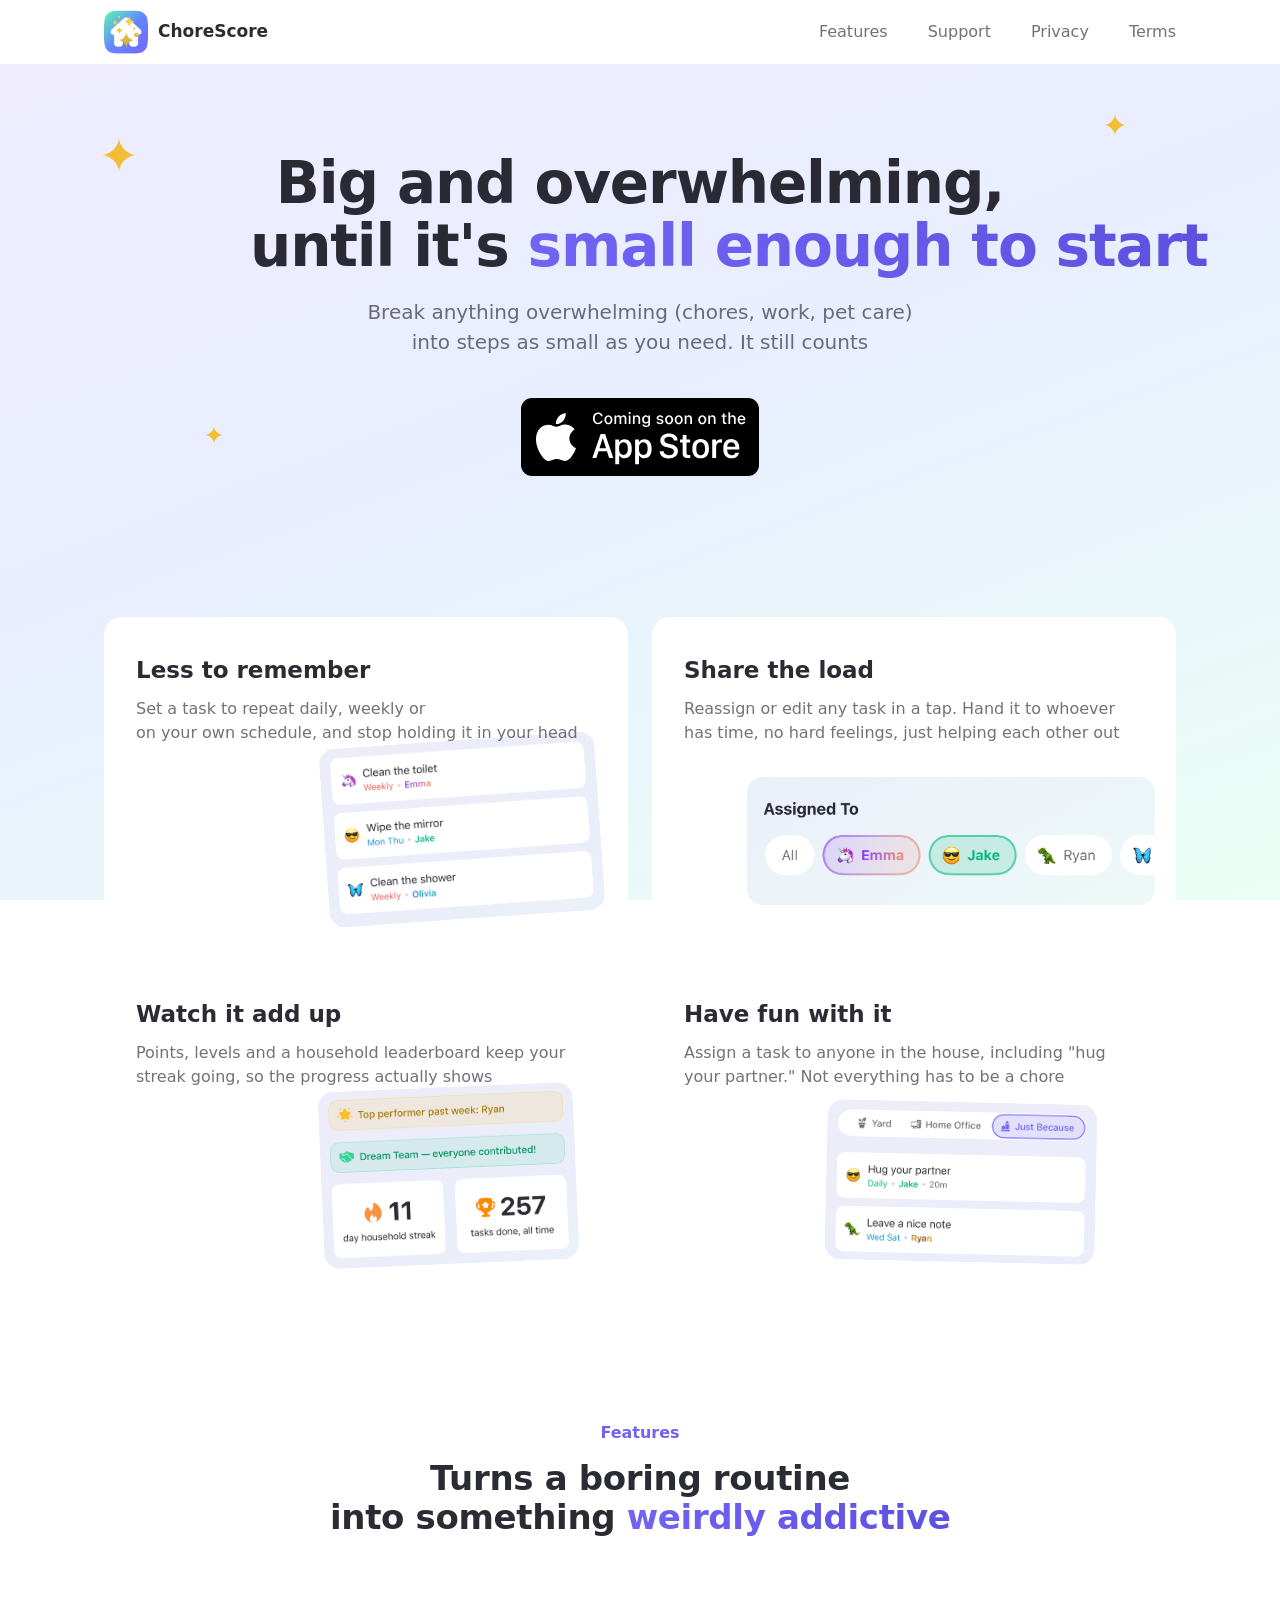
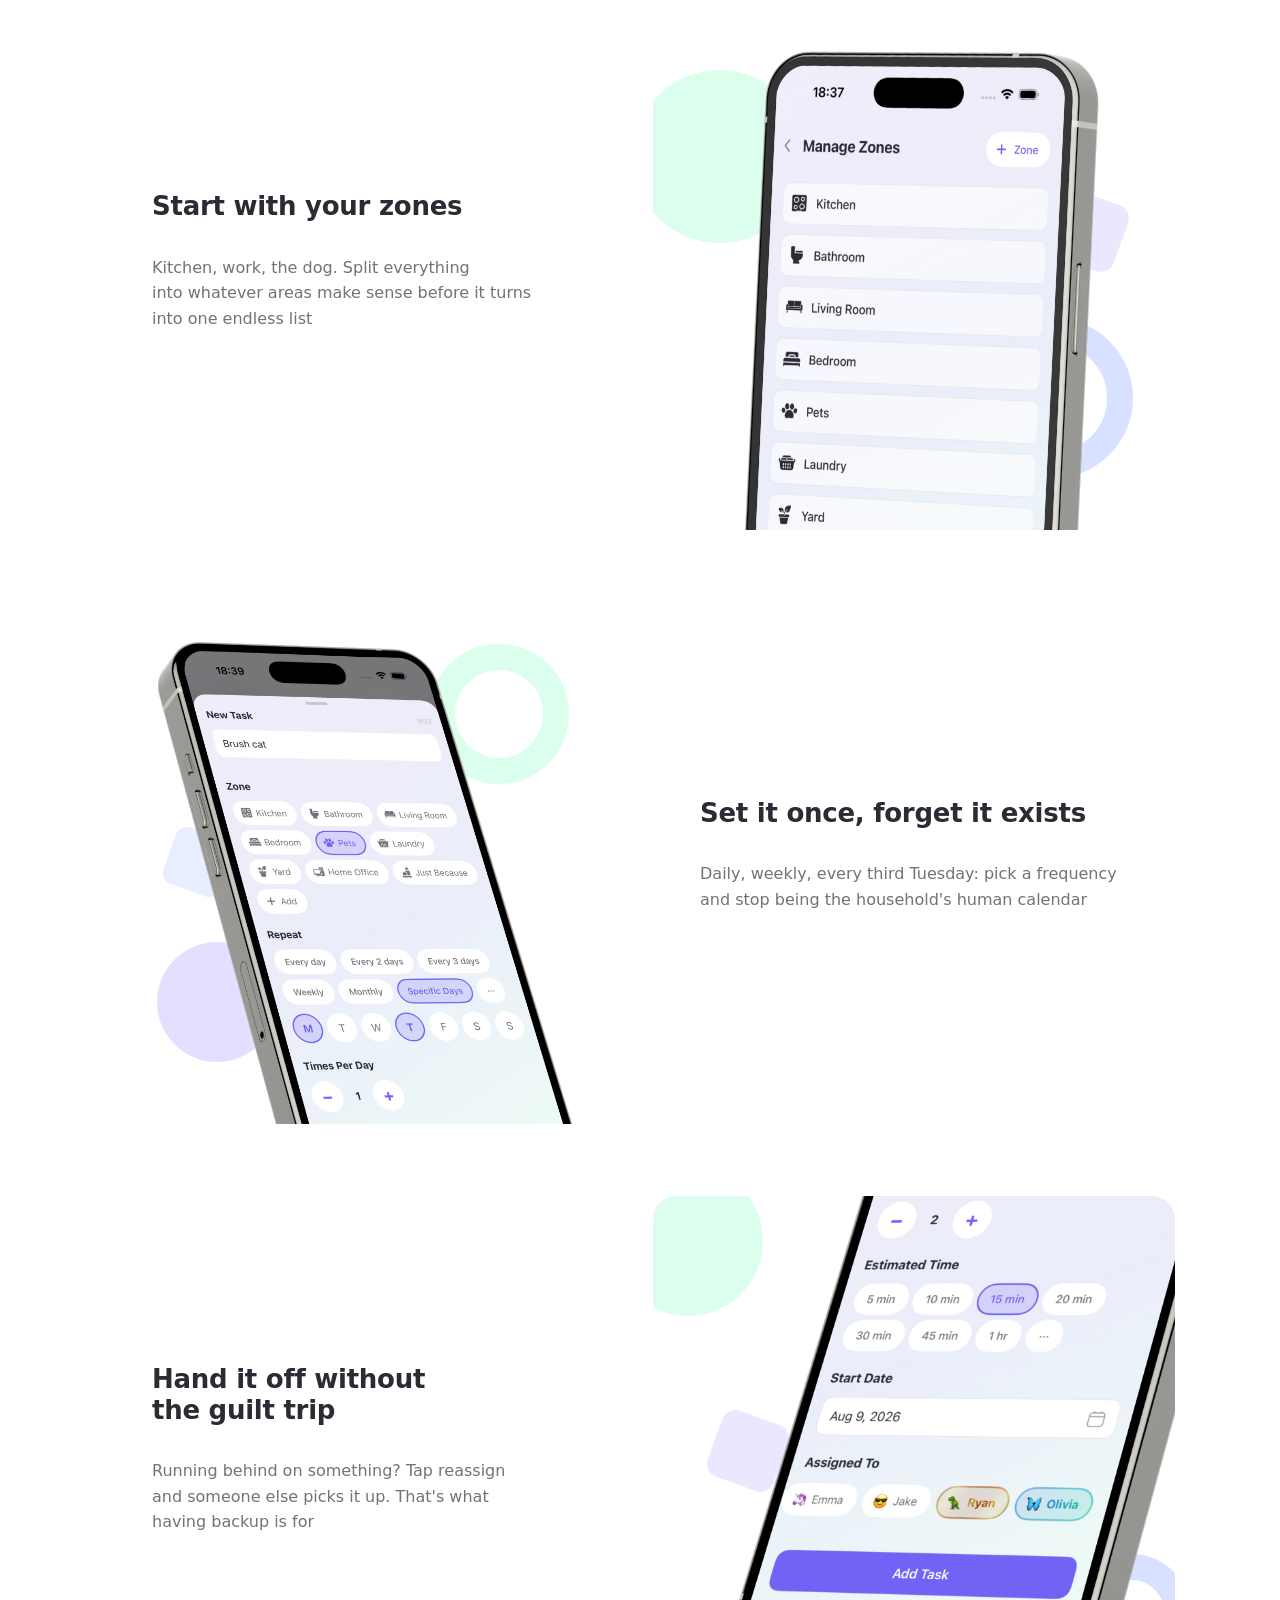
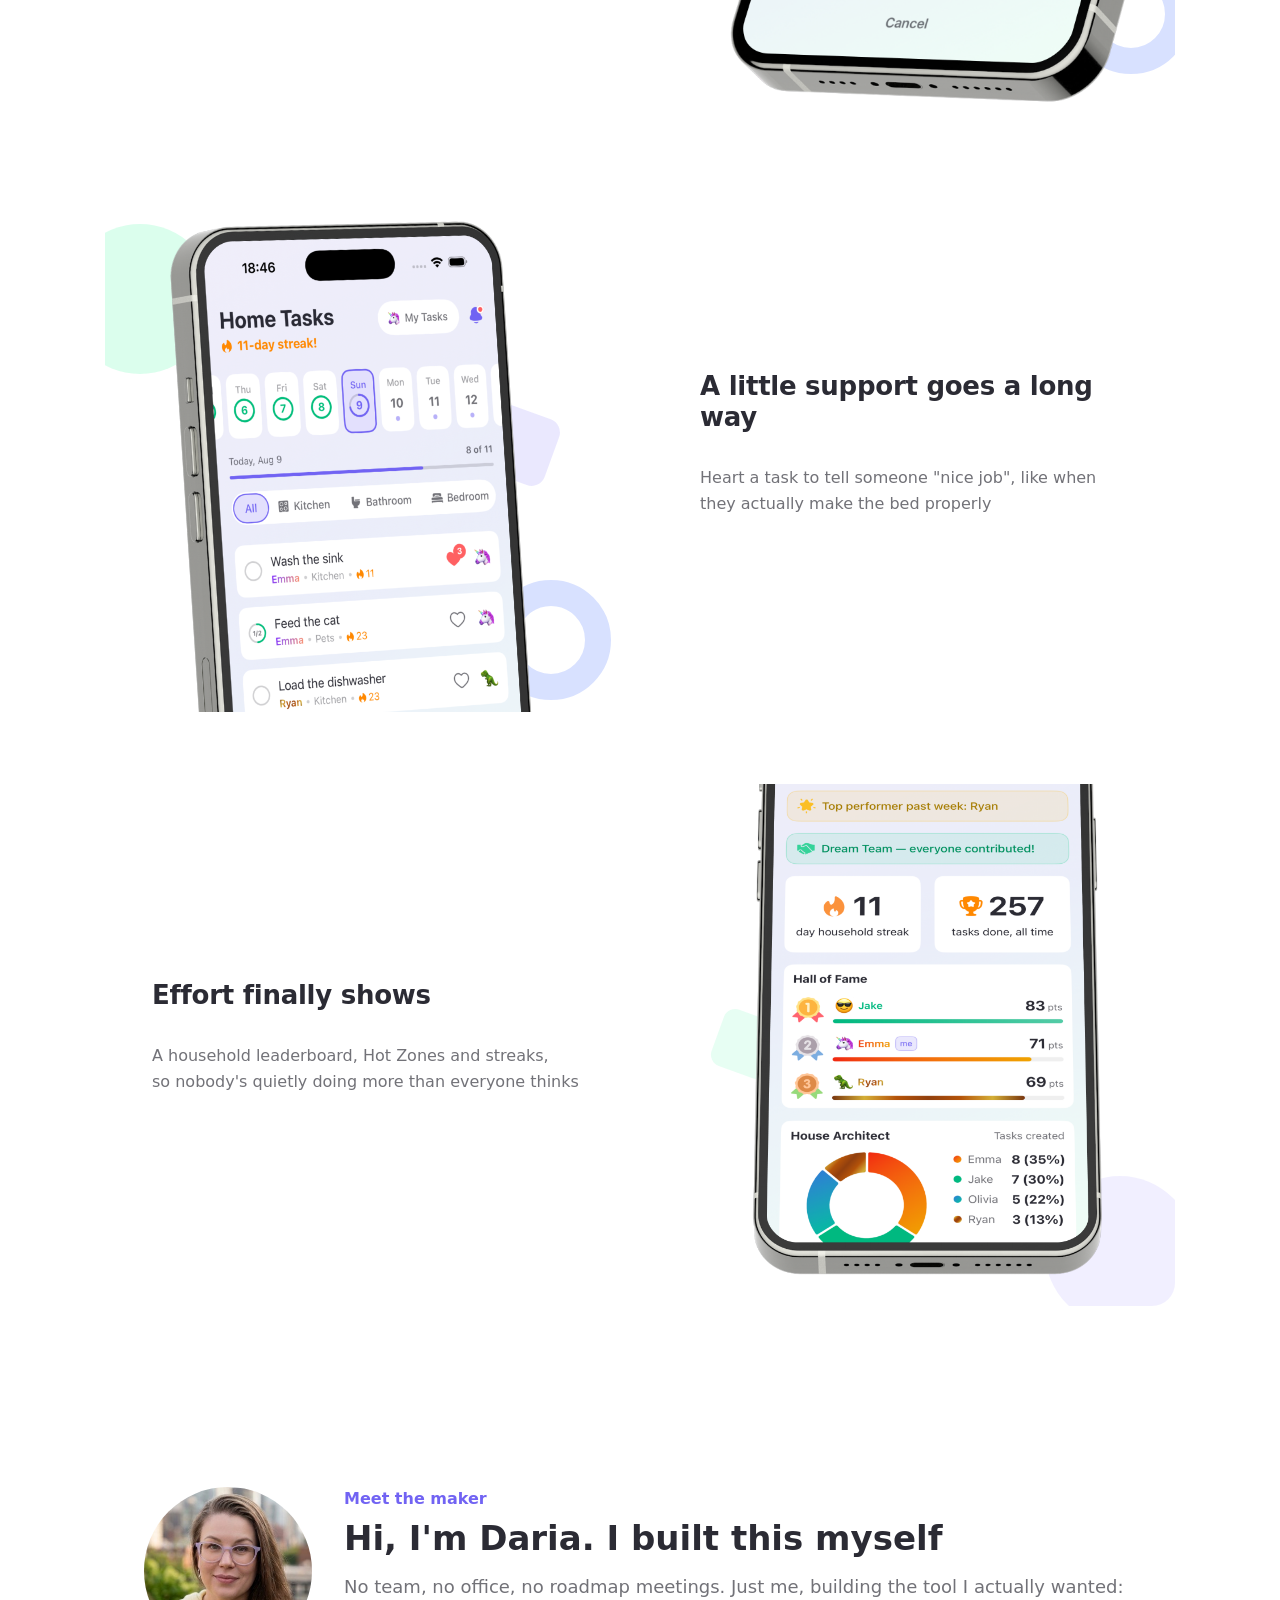
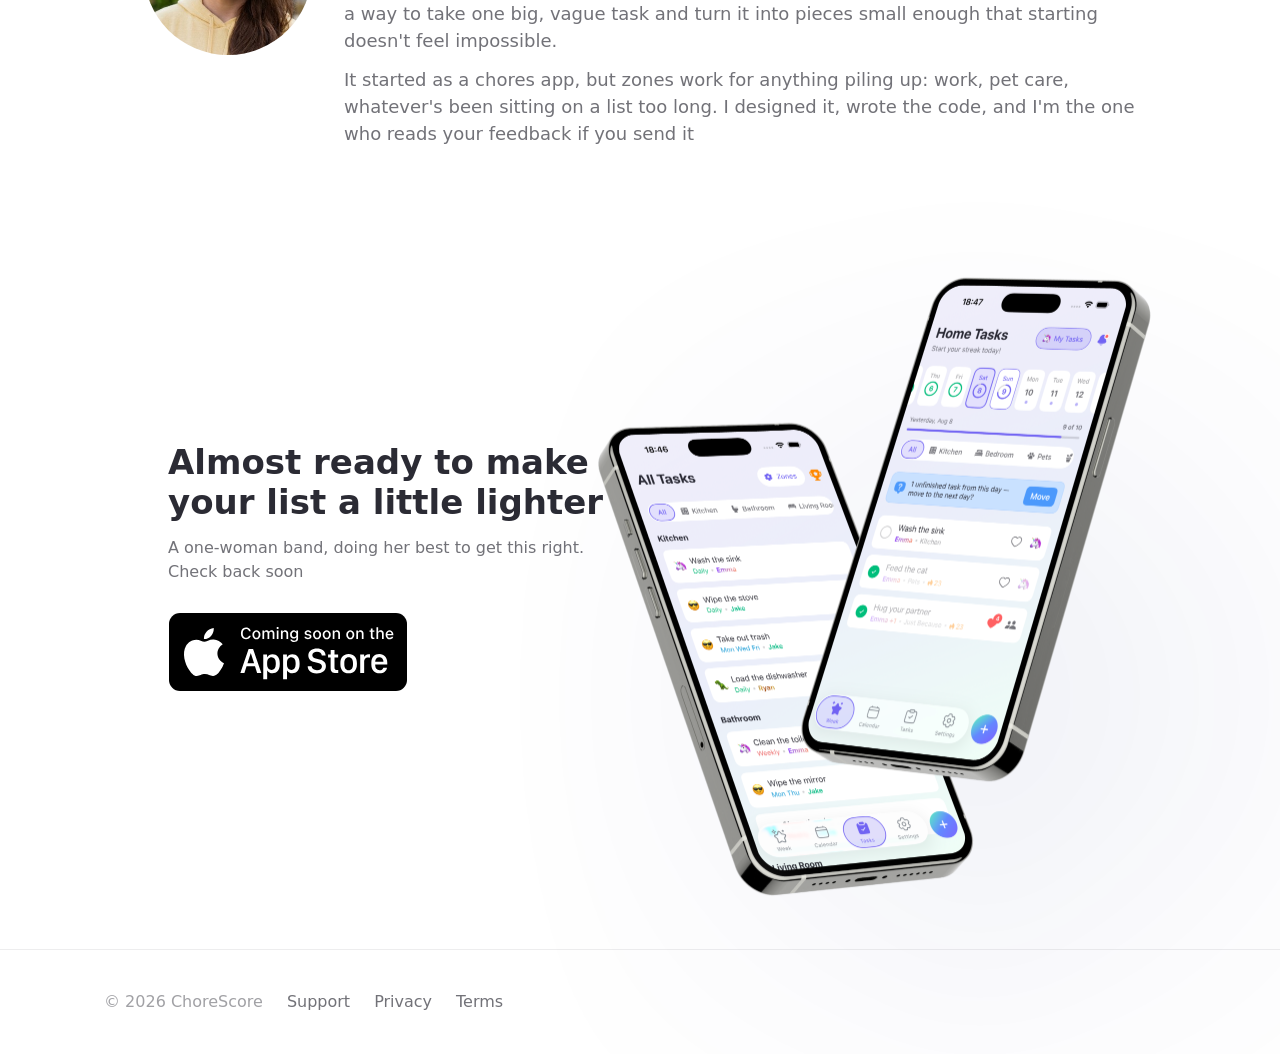
==== commit 4f683fc3: "Add a real Support page, link it from nav/footer everywhere Needed an actual reachable support page " ====
--- a/index.html
+++ b/index.html
@@ -33,6 +33,7 @@
     <div class="nav-right">
       <div class="nav-links">
         <a href="#showcase">Features</a>
+        <a href="support.html">Support</a>
         <a href="privacy.html">Privacy</a>
         <a href="terms.html">Terms</a>
       </div>
@@ -226,6 +227,7 @@
     <div class="footer-left">
       <span class="footer-copy">© 2026 ChoreScore</span>
       <div class="footer-links">
+        <a href="support.html">Support</a>
         <a href="privacy.html">Privacy</a>
         <a href="terms.html">Terms</a>
       </div>
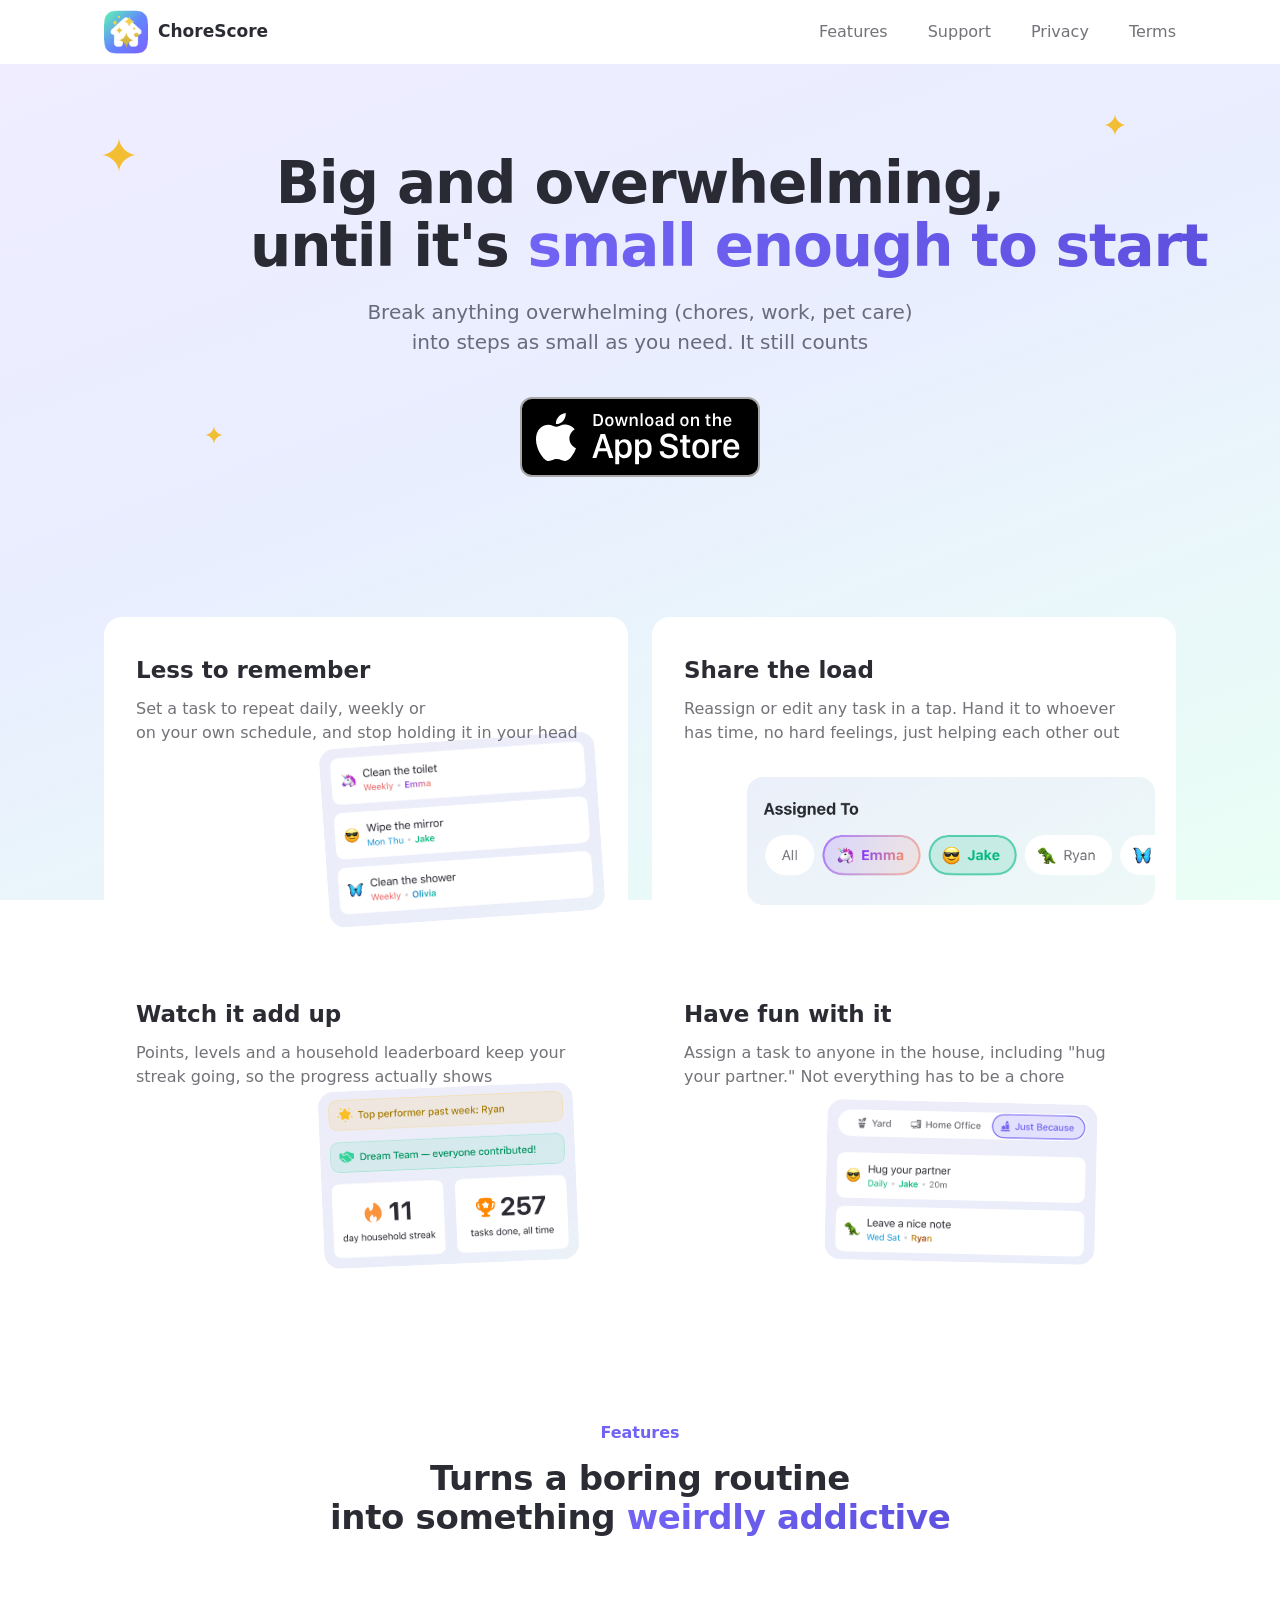
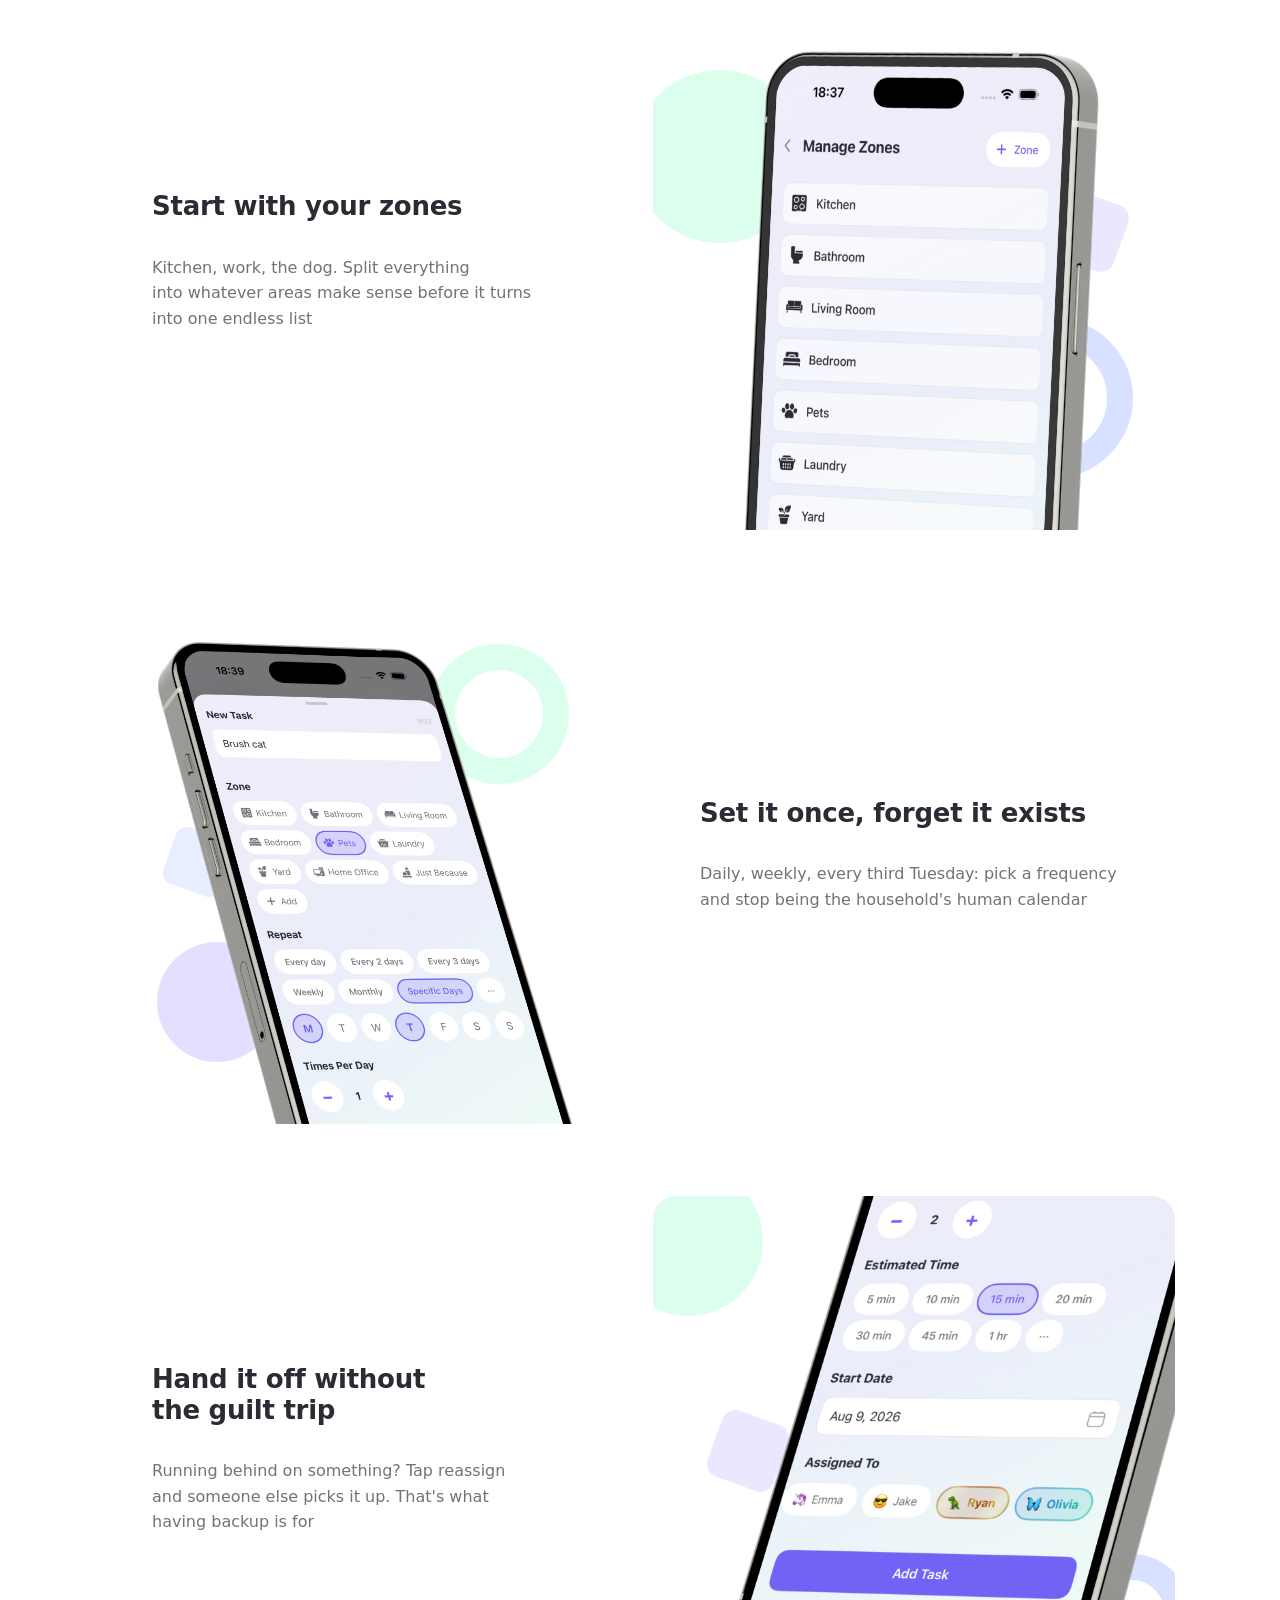
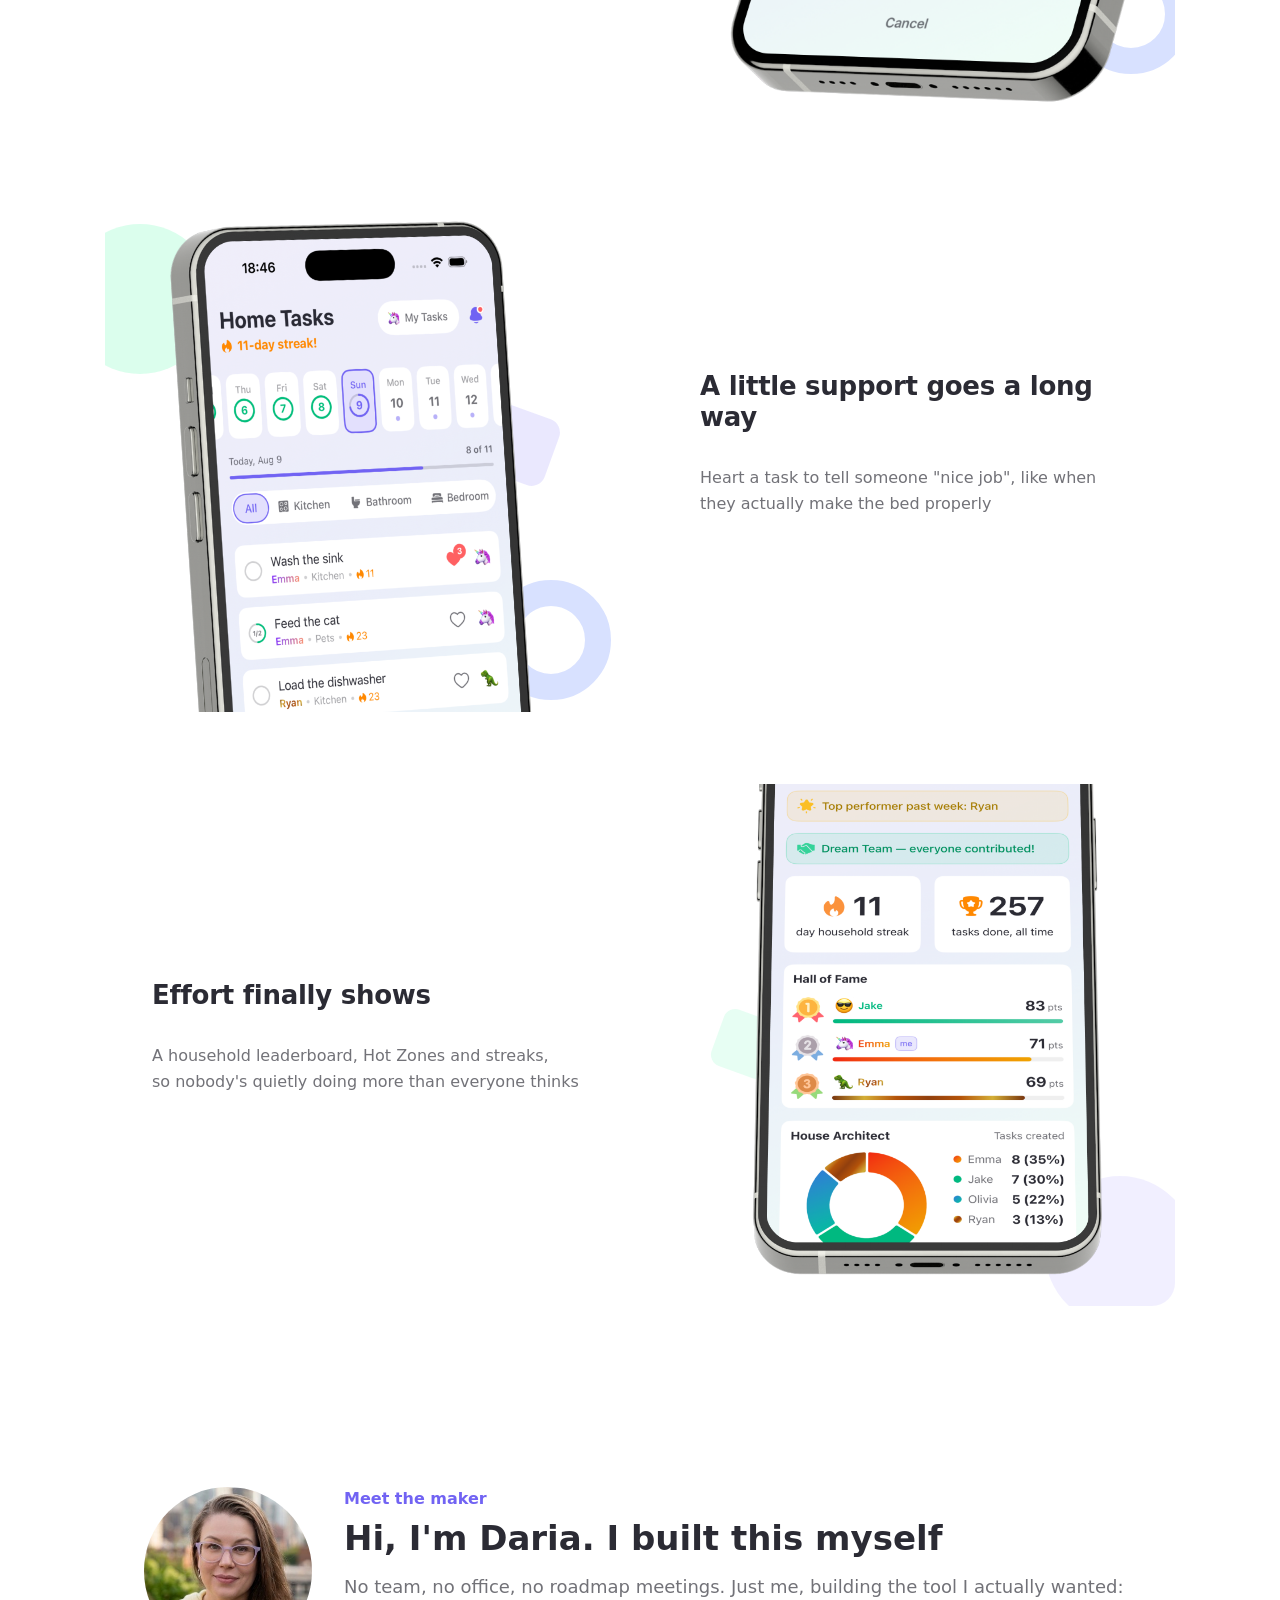
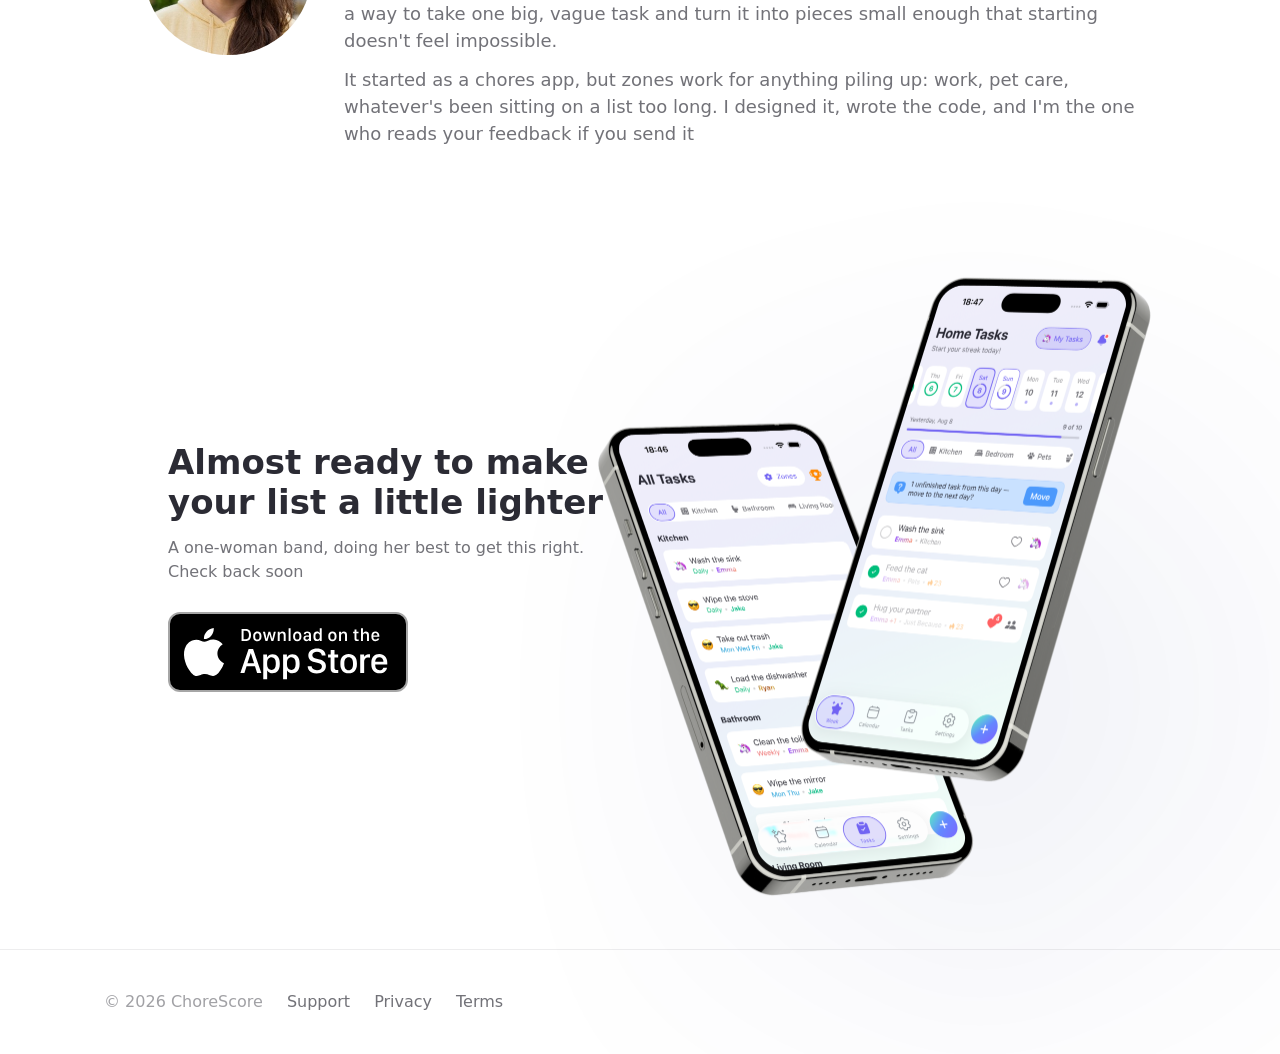
==== commit 4856df98: "Swap hero/final-cta App Store badge from custom "Coming soon" SVG to the official Apple "Download" b" ====
--- a/index.html
+++ b/index.html
@@ -60,7 +60,9 @@
     <h1>Big and overwhelming, <span class="until-loose">until </span><span class="no-split"><span class="until-joined">until </span>it's <span class="accent">small enough to start</span></span></h1>
     <p class="subhead">Break anything overwhelming (chores, work, <span class="no-split">pet care</span>) into steps <span class="no-split">as small</span> <span class="no-split">as you need.</span> <span class="no-split">It still counts</span></p>
     <div class="hero-cta">
-      <img class="store-pill" src="assets/appstore-badge.svg" alt="Download on the App Store">
+      <a href="https://apps.apple.com/us/app/chorescore-beat-the-mess/id6801770118" target="_blank" rel="noopener">
+        <img class="store-pill" src="assets/appstore-download.svg" alt="Download on the App Store">
+      </a>
     </div>
   </div>
 </header>
@@ -207,7 +209,9 @@
       <div class="fc-text">
         <h2>Almost ready <span class="no-split">to make</span> <span class="no-split">your list</span> <span class="no-split">a little lighter</span></h2>
         <p>A one-woman band, <span class="no-split">doing her best</span> <span class="no-split">to get this right.</span> <span class="no-split">Check back soon</span></p>
-        <img class="store-pill" src="assets/appstore-badge.svg" alt="Download on the App Store">
+        <a href="https://apps.apple.com/us/app/chorescore-beat-the-mess/id6801770118" target="_blank" rel="noopener">
+          <img class="store-pill" src="assets/appstore-download.svg" alt="Download on the App Store">
+        </a>
       </div>
       <div class="fc-visual"></div>
       <div class="banner-shot-wrap">
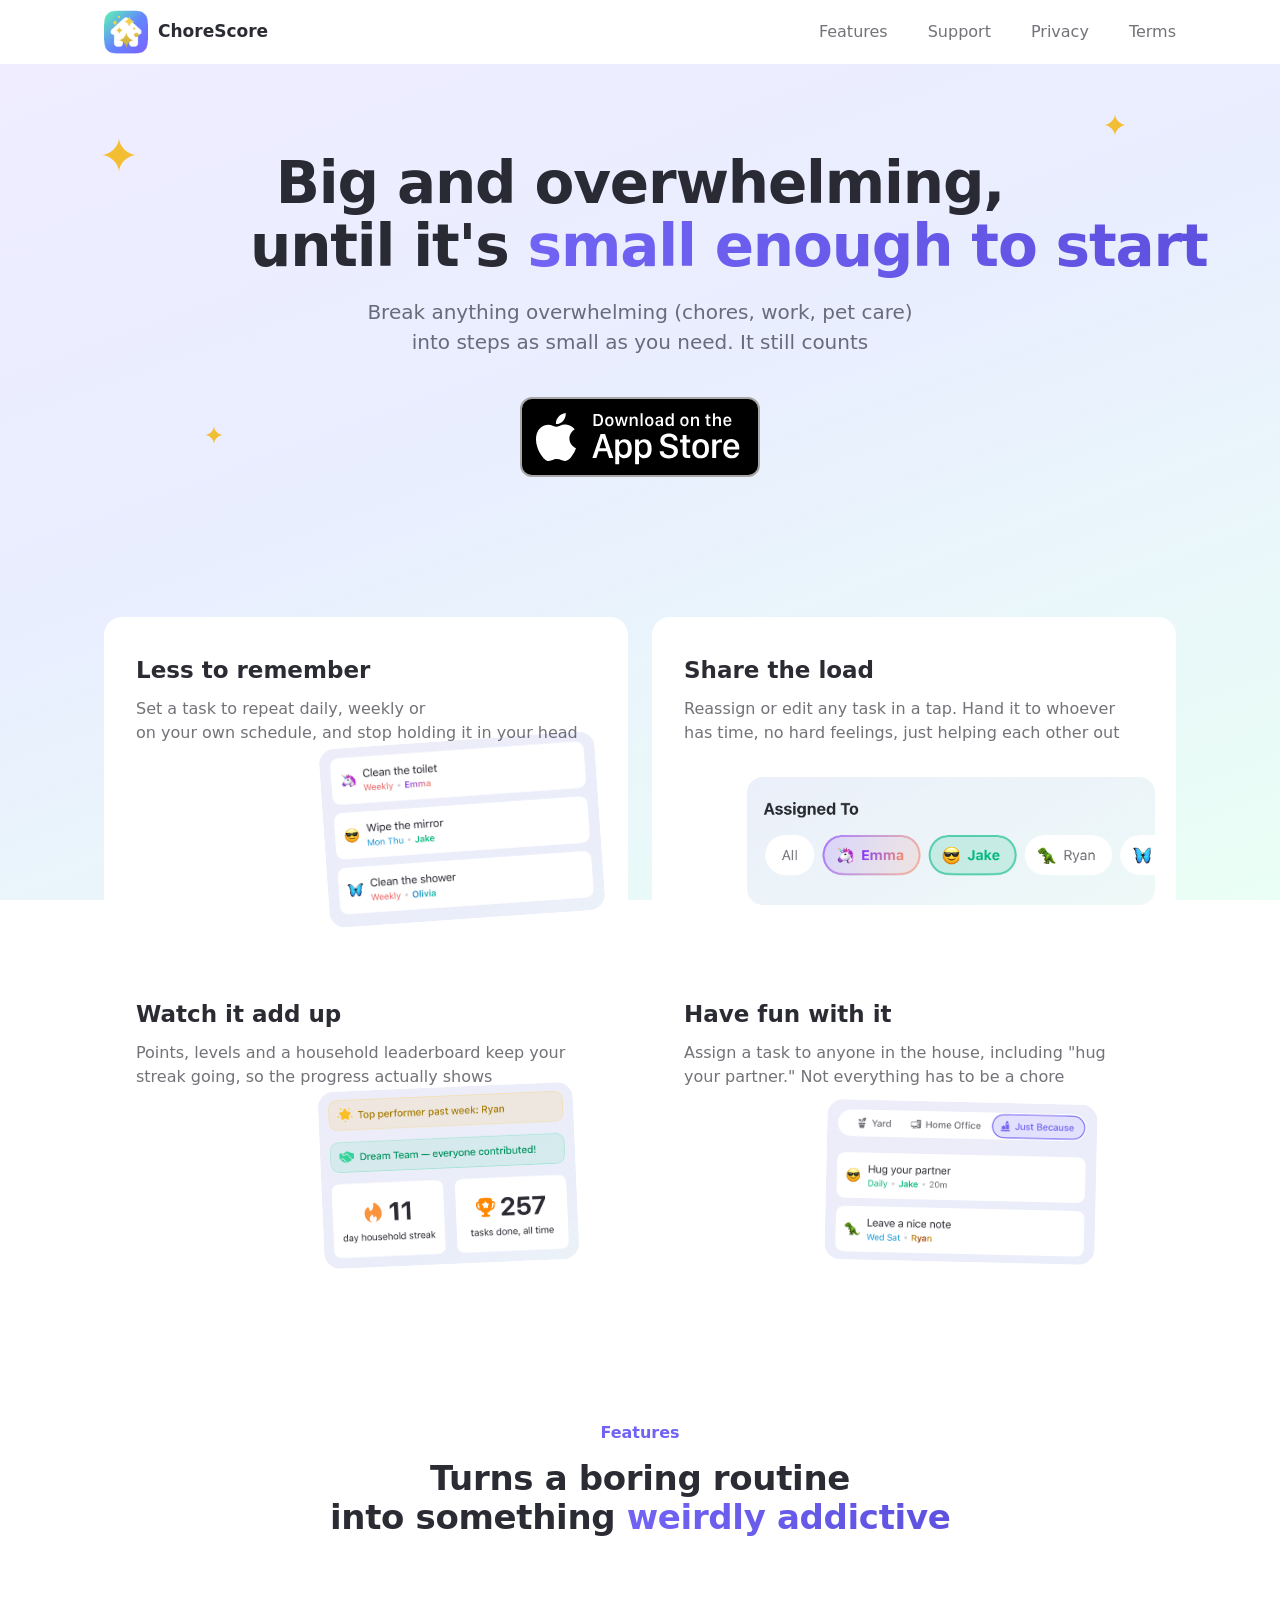
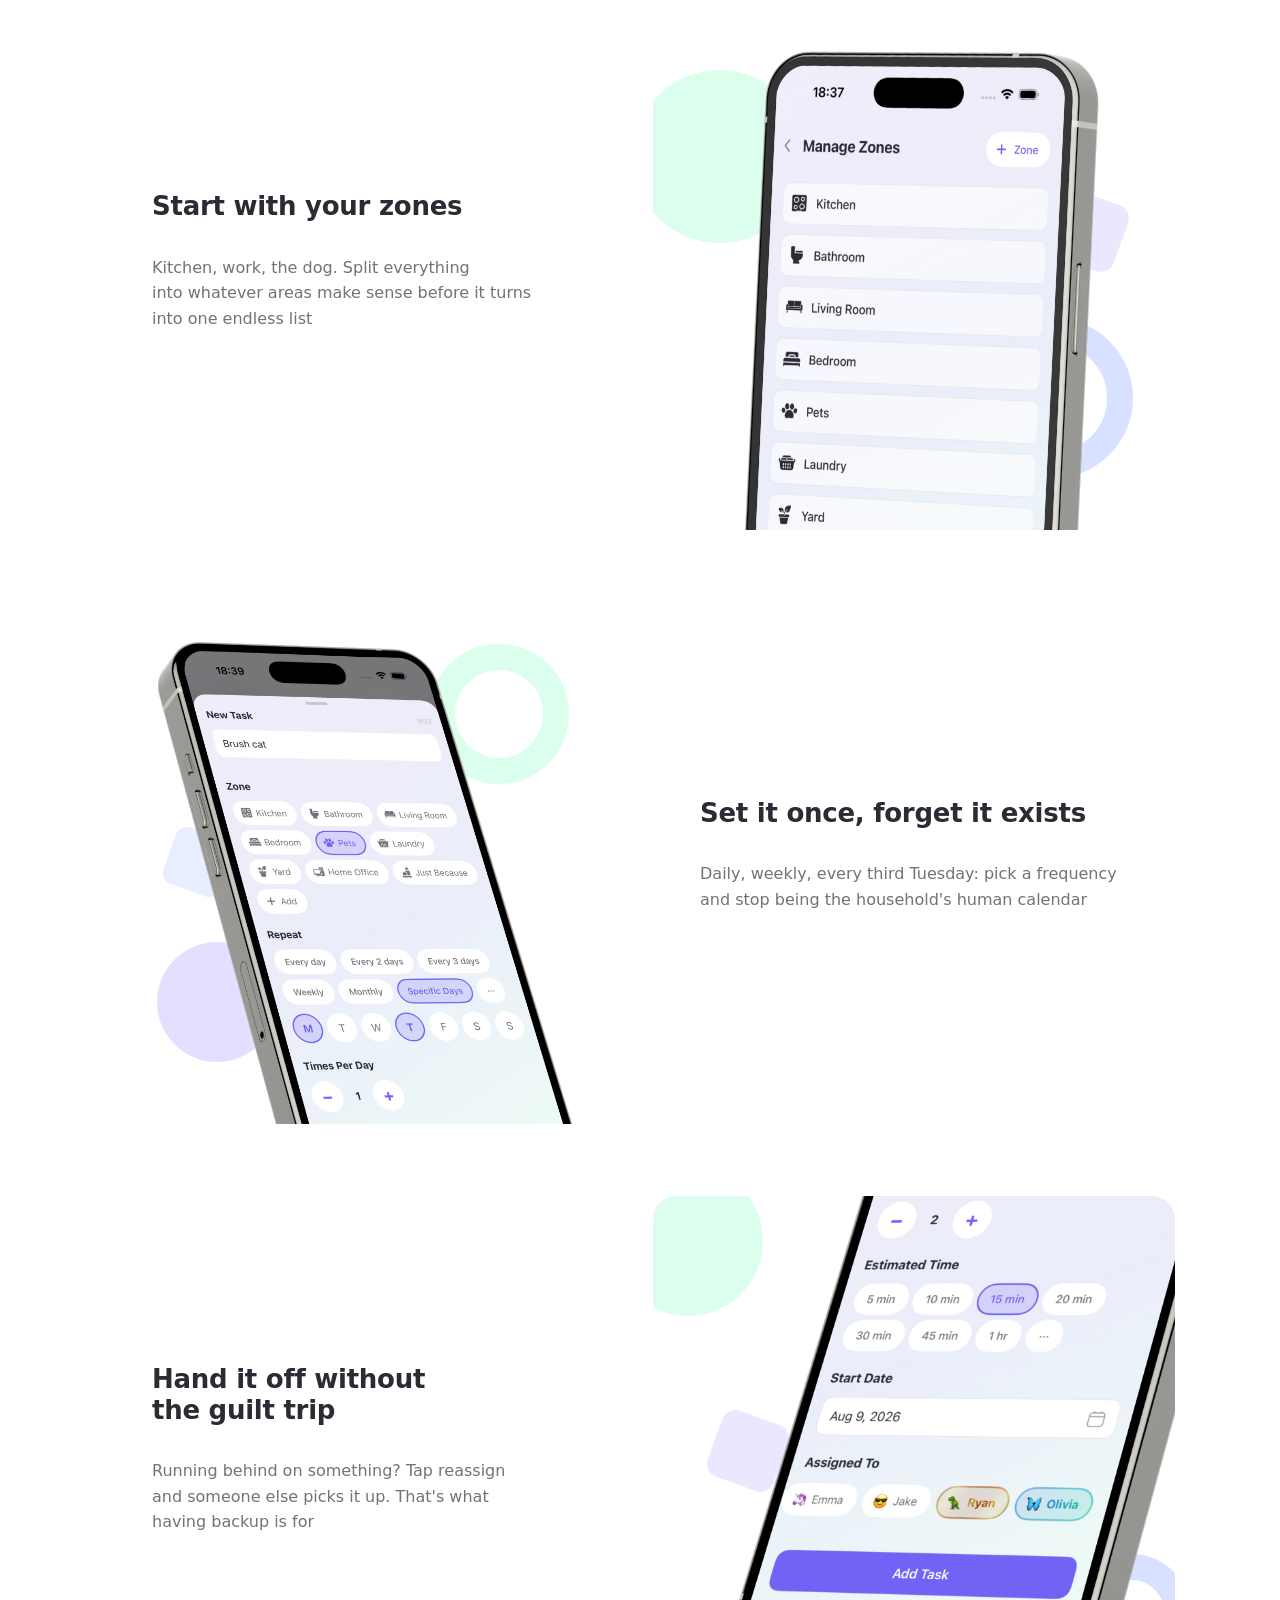
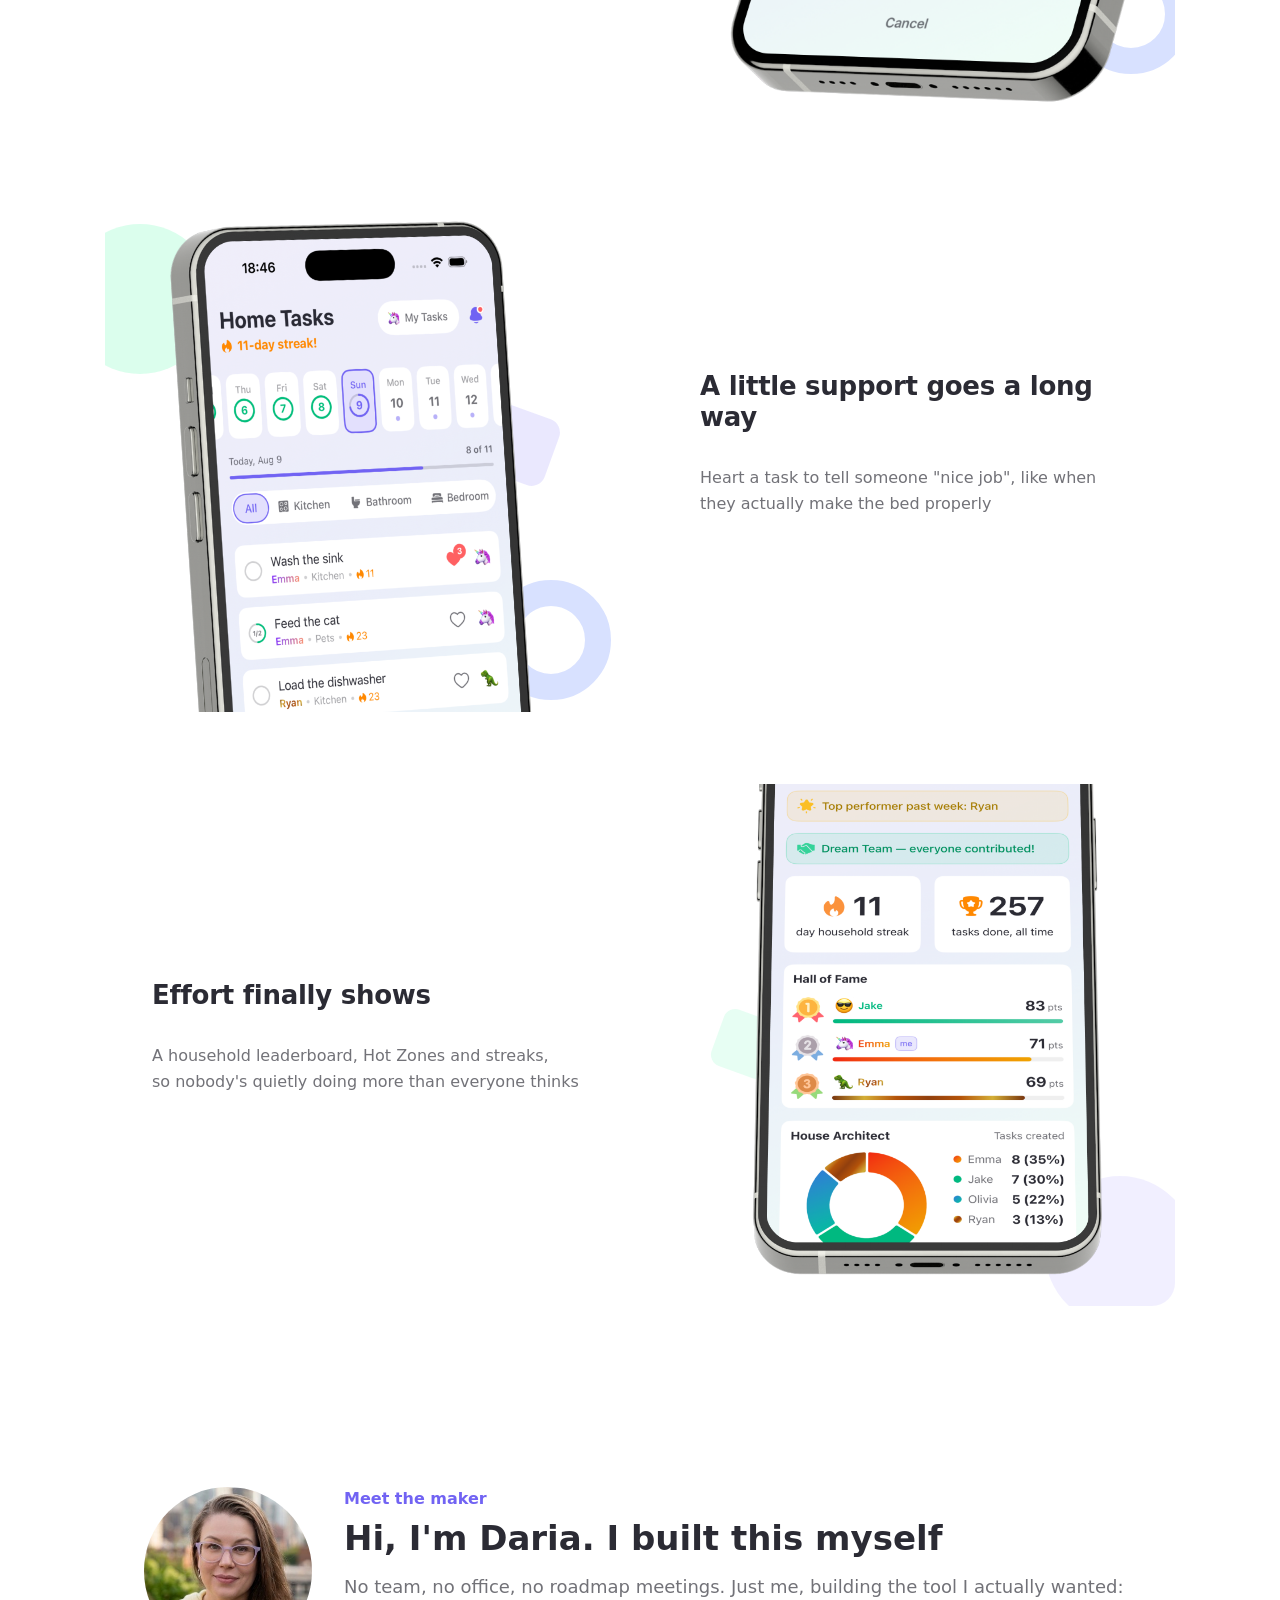
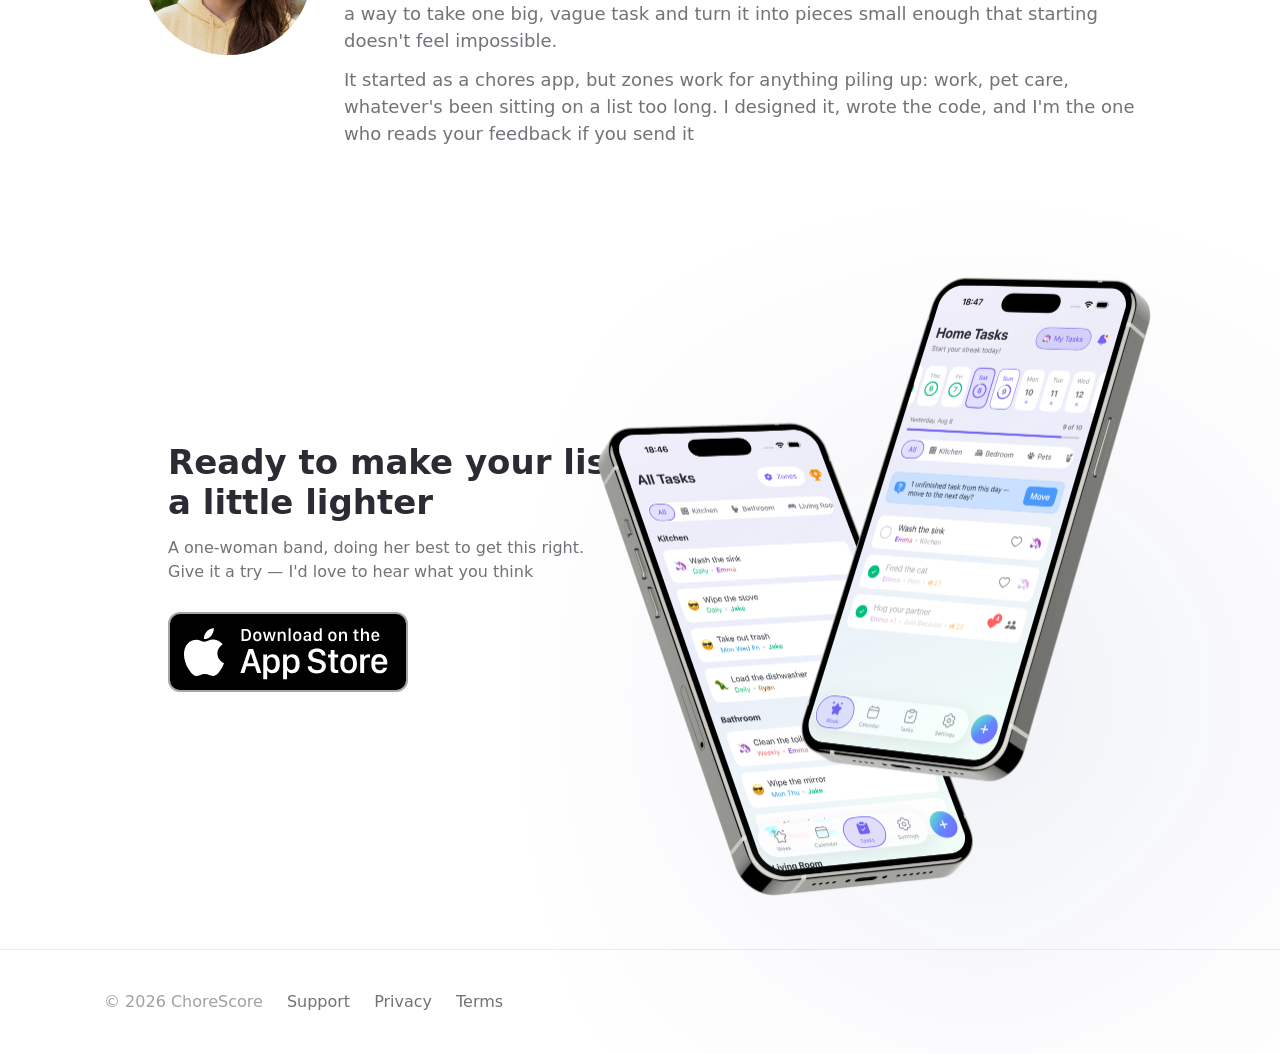
==== commit 86cc771d: "Update final-cta copy for launched app, remove default focus outline on store badge links "Almost re" ====
--- a/index.html
+++ b/index.html
@@ -207,8 +207,8 @@
   <div class="wrap">
     <div class="final-cta reveal">
       <div class="fc-text">
-        <h2>Almost ready <span class="no-split">to make</span> <span class="no-split">your list</span> <span class="no-split">a little lighter</span></h2>
-        <p>A one-woman band, <span class="no-split">doing her best</span> <span class="no-split">to get this right.</span> <span class="no-split">Check back soon</span></p>
+        <h2>Ready <span class="no-split">to make</span> <span class="no-split">your list</span> <span class="no-split">a little lighter</span></h2>
+        <p>A one-woman band, <span class="no-split">doing her best</span> <span class="no-split">to get this right.</span> <span class="no-split">Give it a try</span> — <span class="no-split">I'd love</span> <span class="no-split">to hear</span> <span class="no-split">what you think</span></p>
         <a href="https://apps.apple.com/us/app/chorescore-beat-the-mess/id6801770118" target="_blank" rel="noopener">
           <img class="store-pill" src="assets/appstore-download.svg" alt="Download on the App Store">
         </a>
--- a/assets/styles.css
+++ b/assets/styles.css
@@ -204,6 +204,8 @@
   width: 240px;
   height: 80px;
 }
+
+.hero-cta a, .fc-text a { outline: none; }
 
 .hero-cta .fine-print { font-size: 13px; color: var(--text3); }
 
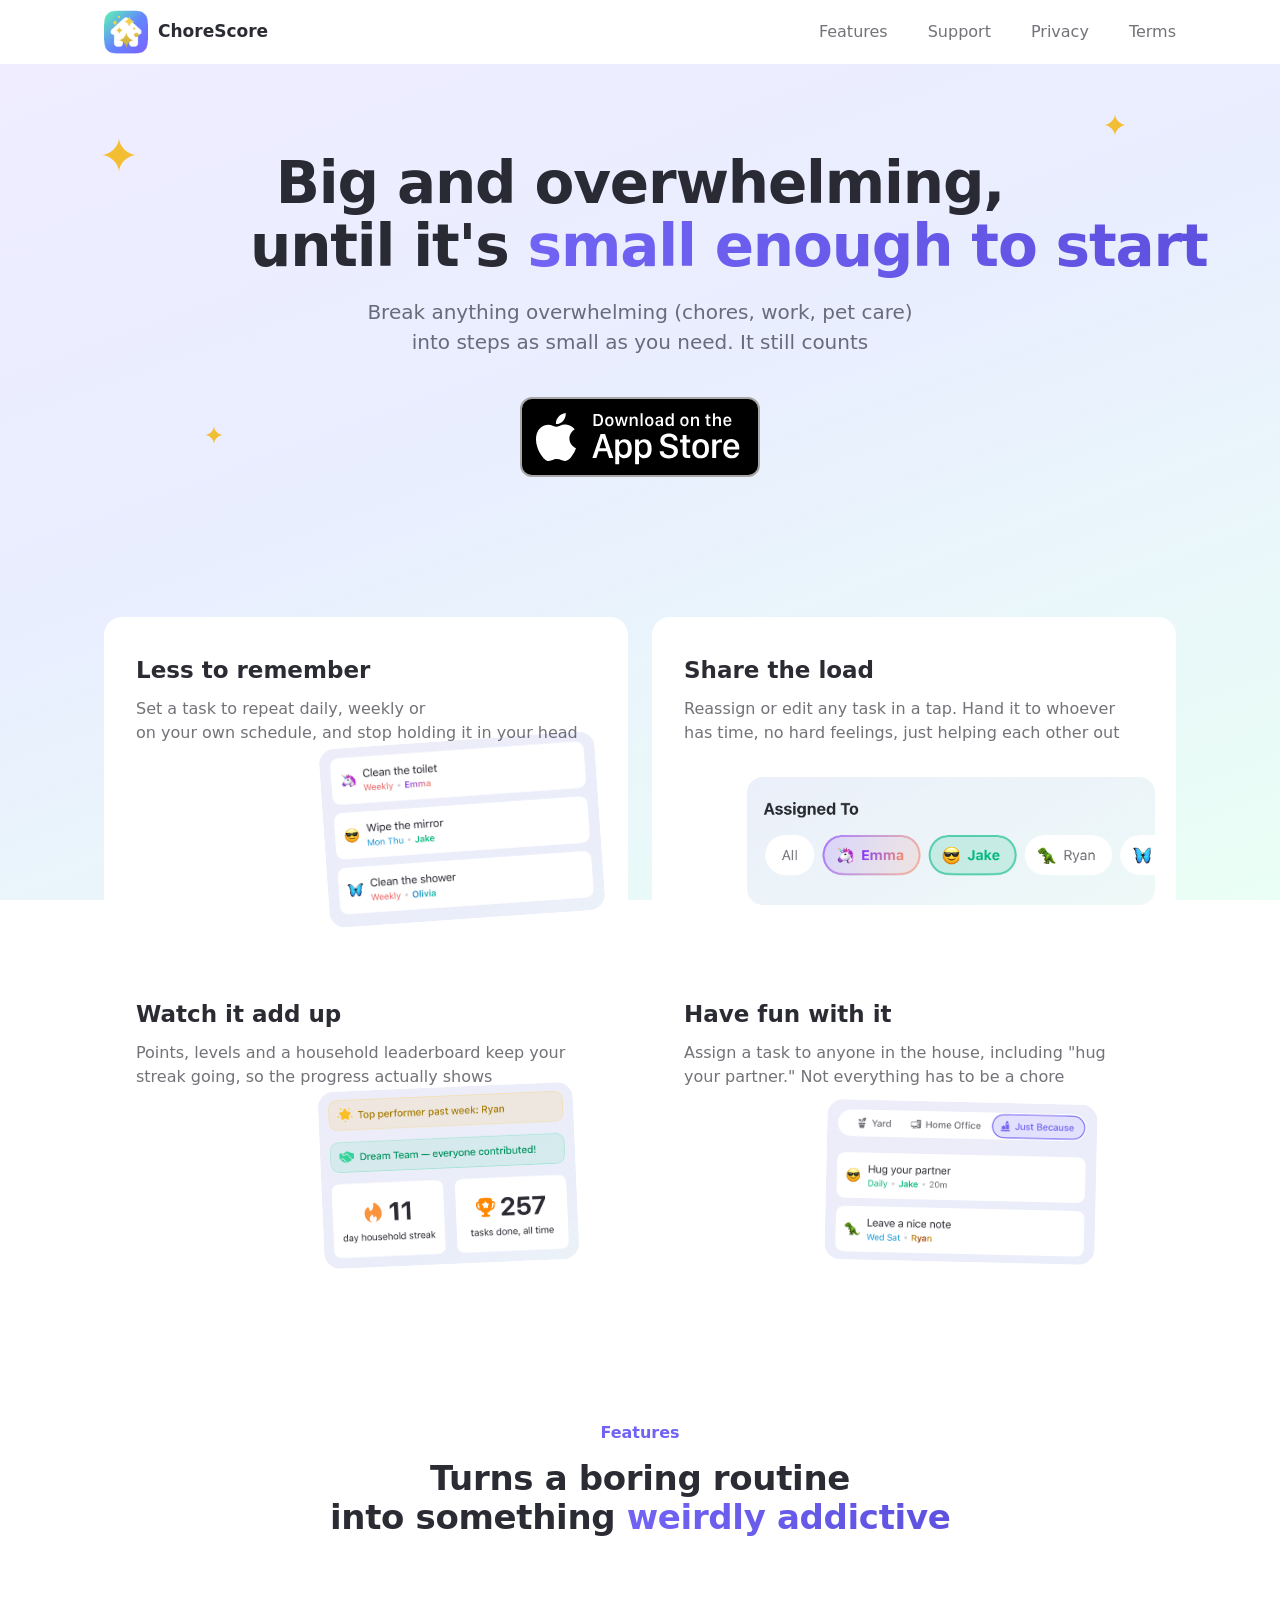
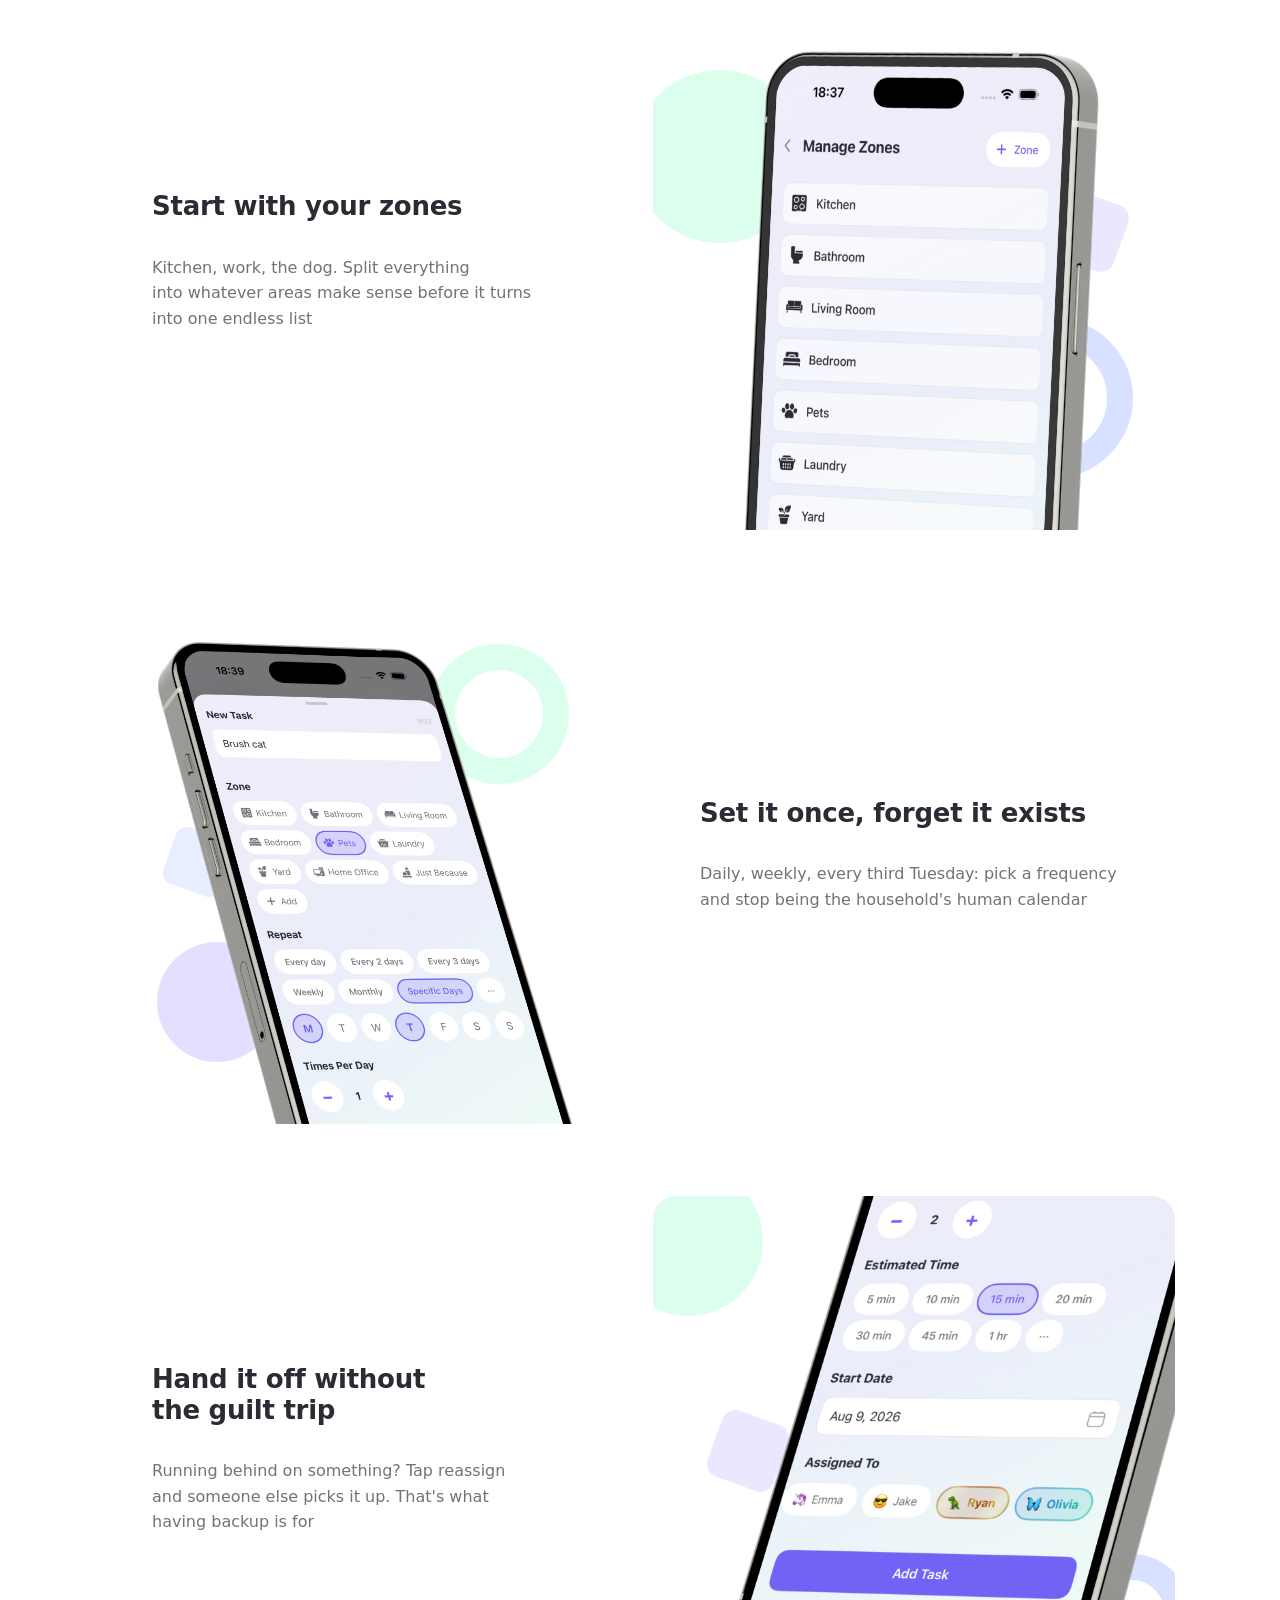
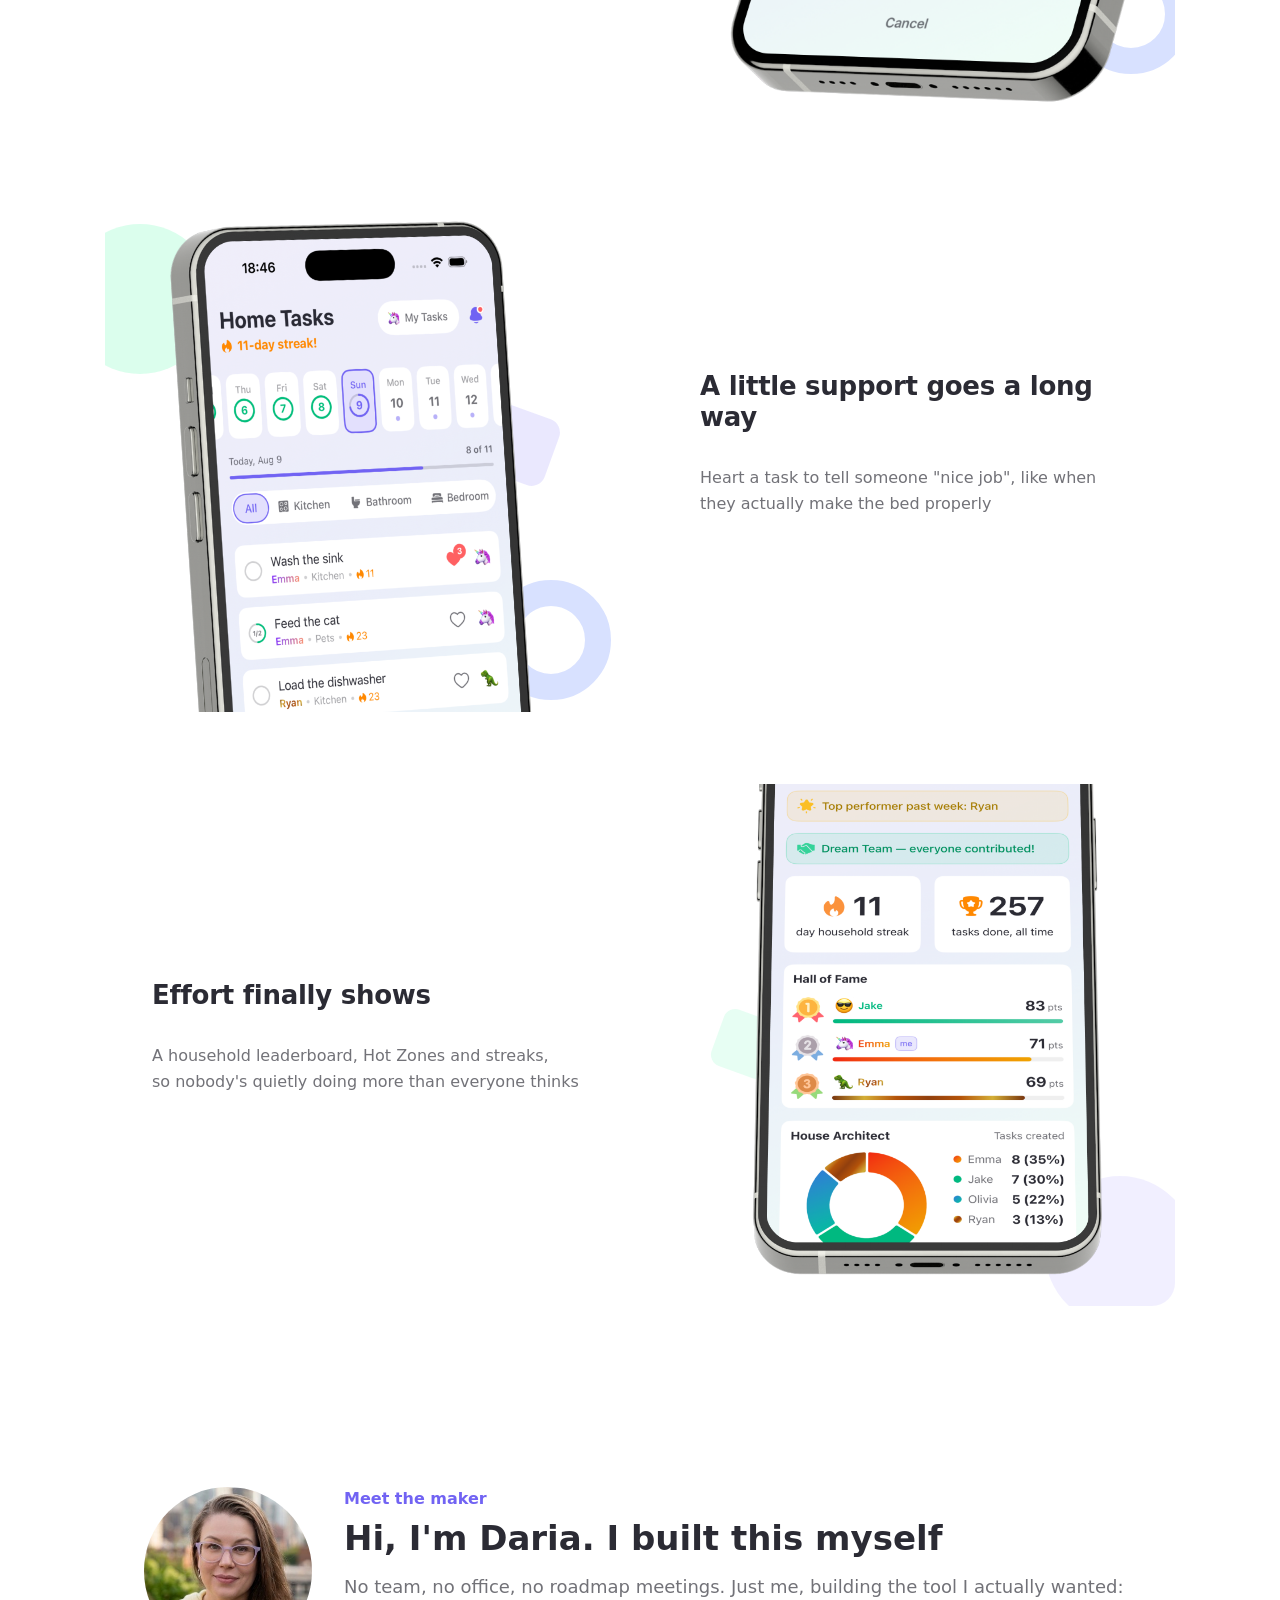
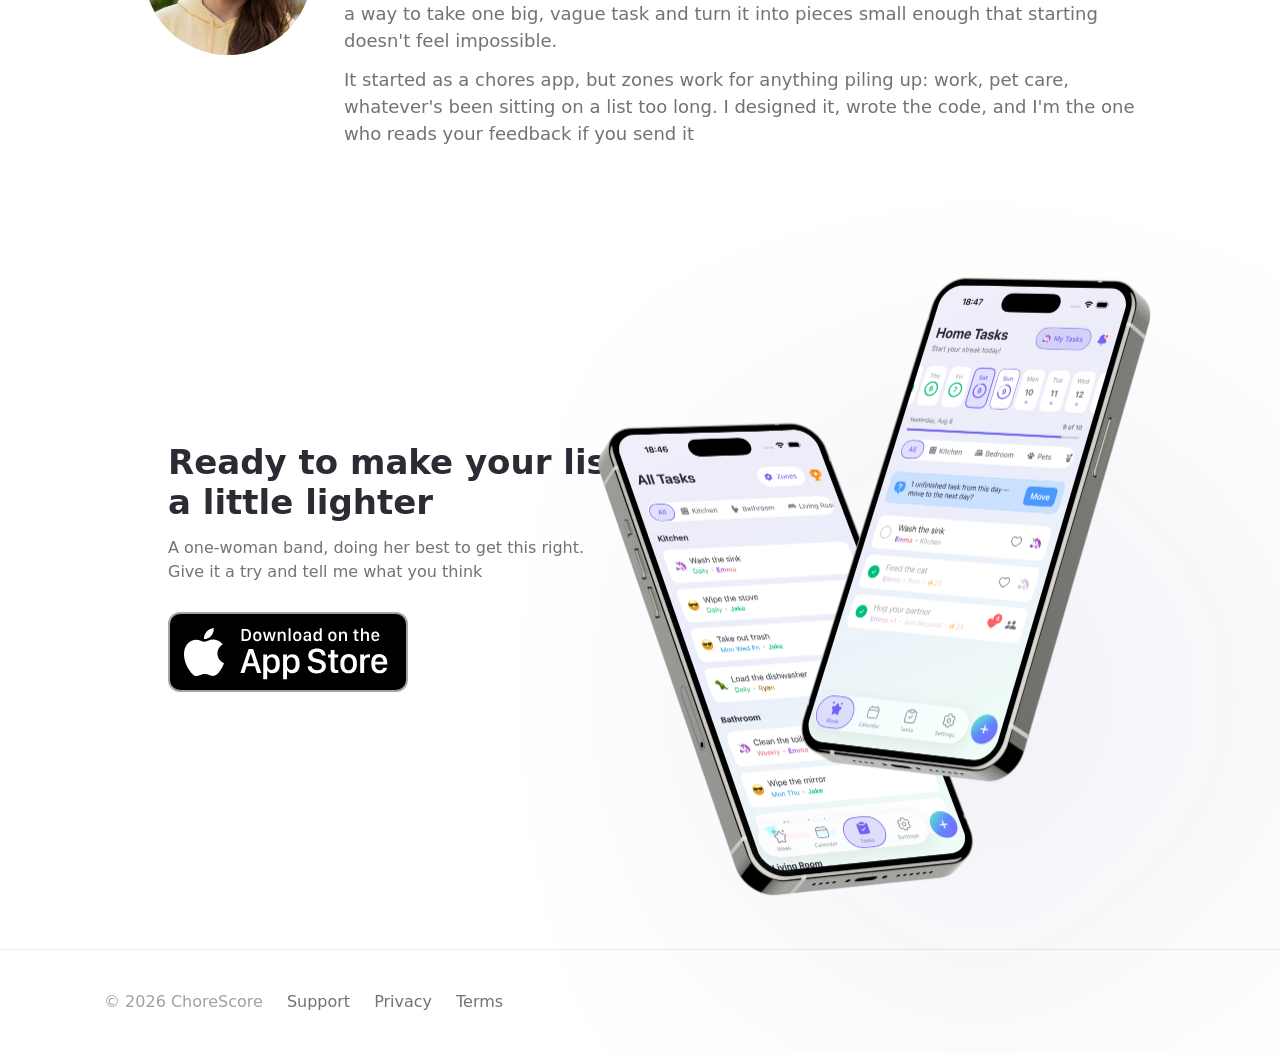
==== commit 8886e4ae: "Drop em dash from final-cta copy" ====
--- a/index.html
+++ b/index.html
@@ -4,7 +4,7 @@
 <meta charset="UTF-8">
 <meta name="viewport" content="width=device-width, initial-scale=1.0">
 <title>ChoreScore: break big tasks into pieces you can actually start</title>
-<meta name="description" content="Split anything overwhelming (chores, work, pet care) into steps as small as you need. Zones, points and streaks. Built solo, coming soon to iOS.">
+<meta name="description" content="Split anything overwhelming (chores, work, pet care) into steps as small as you need. Zones, points and streaks. Built solo, available now on iOS.">
 <link rel="icon" href="assets/favicon-32.png?v=3">
 <link rel="apple-touch-icon" href="assets/icon-180.png">
 <link rel="stylesheet" href="assets/styles.css?v=28">
@@ -208,7 +208,7 @@
     <div class="final-cta reveal">
       <div class="fc-text">
         <h2>Ready <span class="no-split">to make</span> <span class="no-split">your list</span> <span class="no-split">a little lighter</span></h2>
-        <p>A one-woman band, <span class="no-split">doing her best</span> <span class="no-split">to get this right.</span> <span class="no-split">Give it a try</span> — <span class="no-split">I'd love</span> <span class="no-split">to hear</span> <span class="no-split">what you think</span></p>
+        <p>A one-woman band, <span class="no-split">doing her best</span> <span class="no-split">to get this right.</span> <span class="no-split">Give it a try</span> and <span class="no-split">tell me</span> <span class="no-split">what you think</span></p>
         <a href="https://apps.apple.com/us/app/chorescore-beat-the-mess/id6801770118" target="_blank" rel="noopener">
           <img class="store-pill" src="assets/appstore-download.svg" alt="Download on the App Store">
         </a>
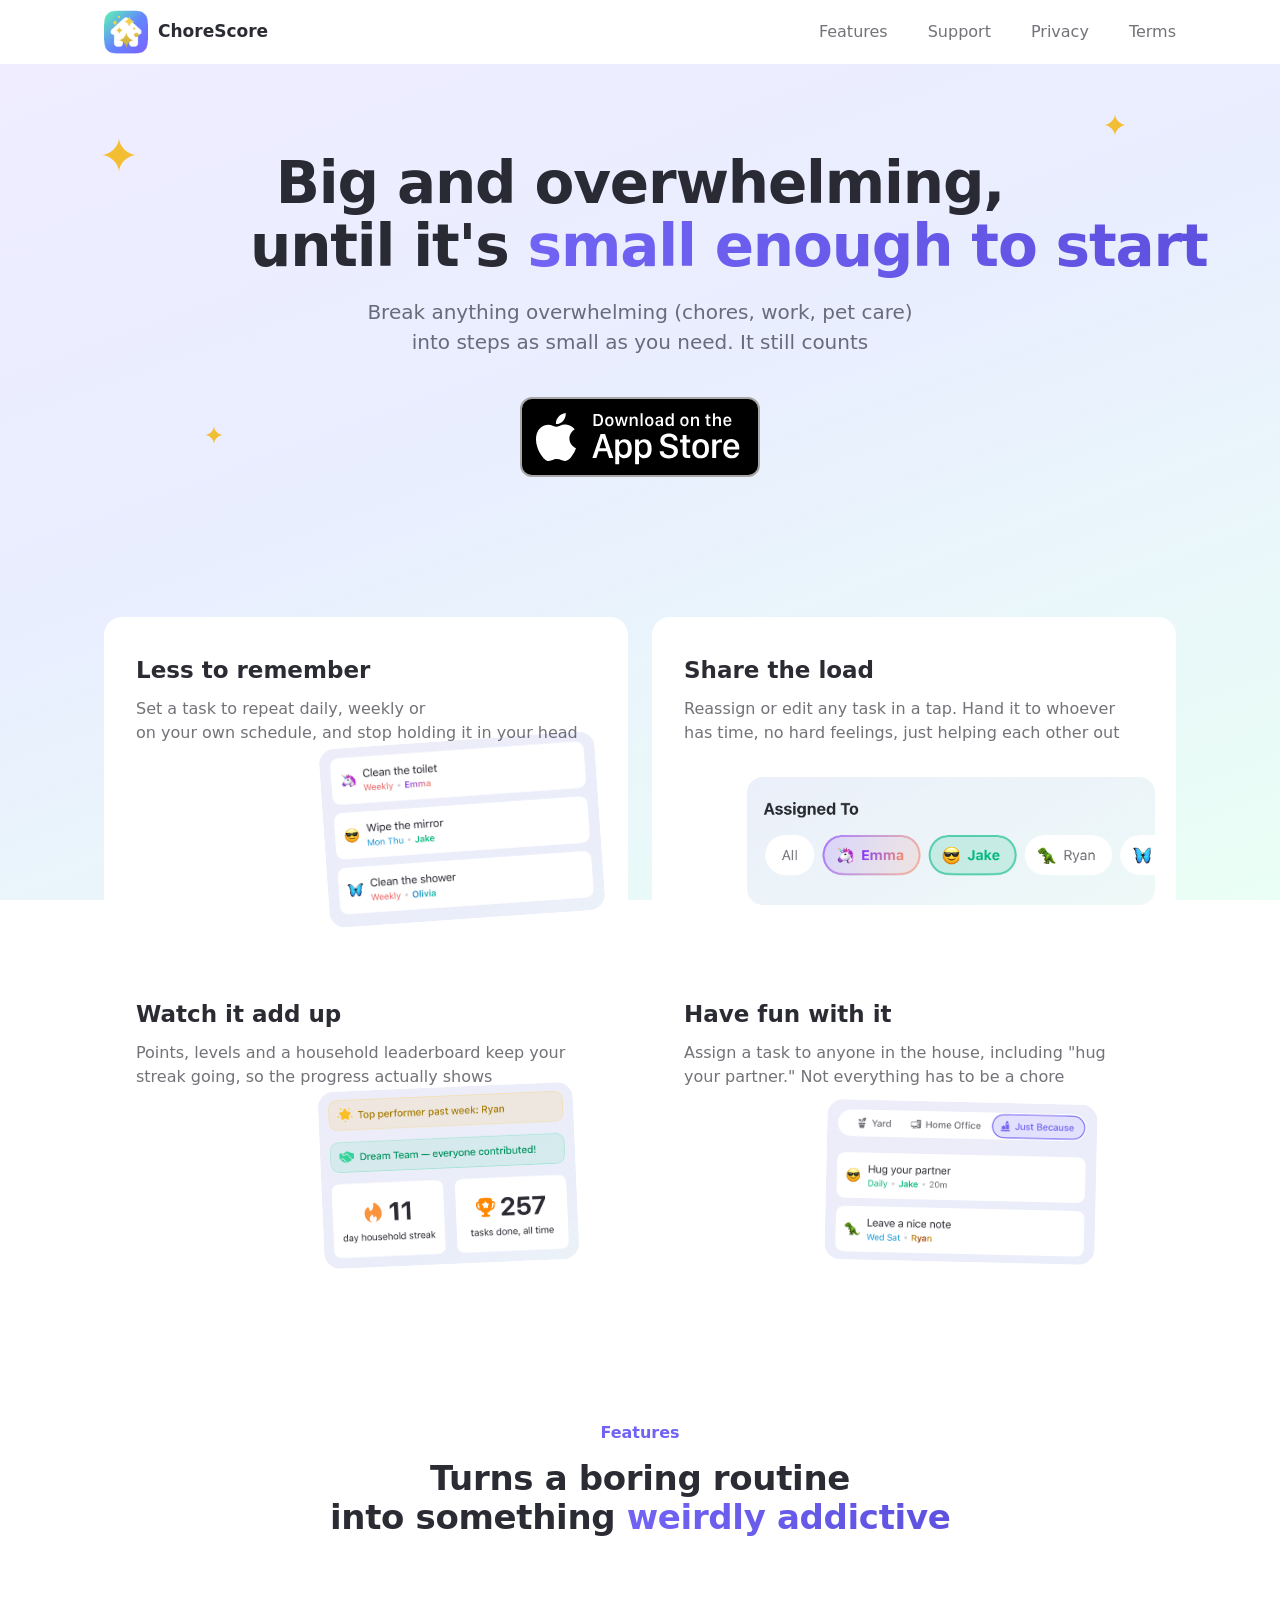
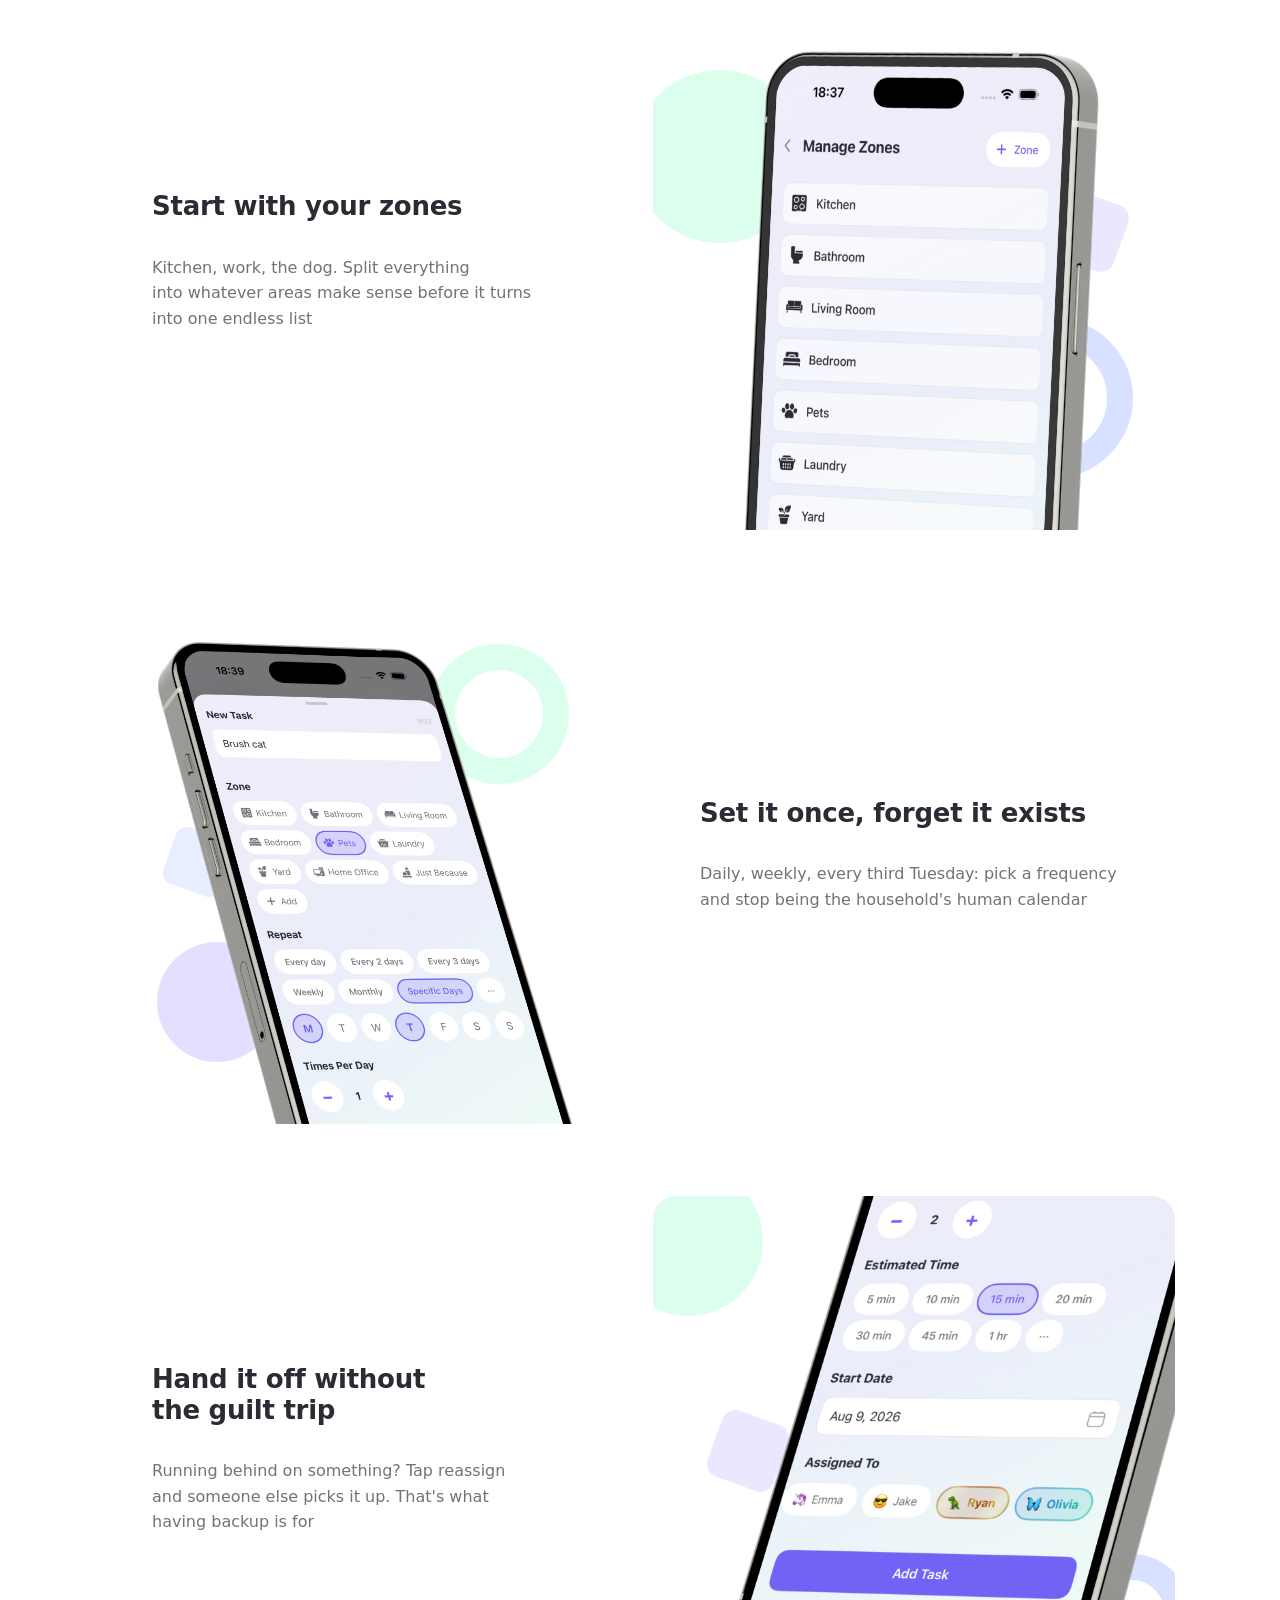
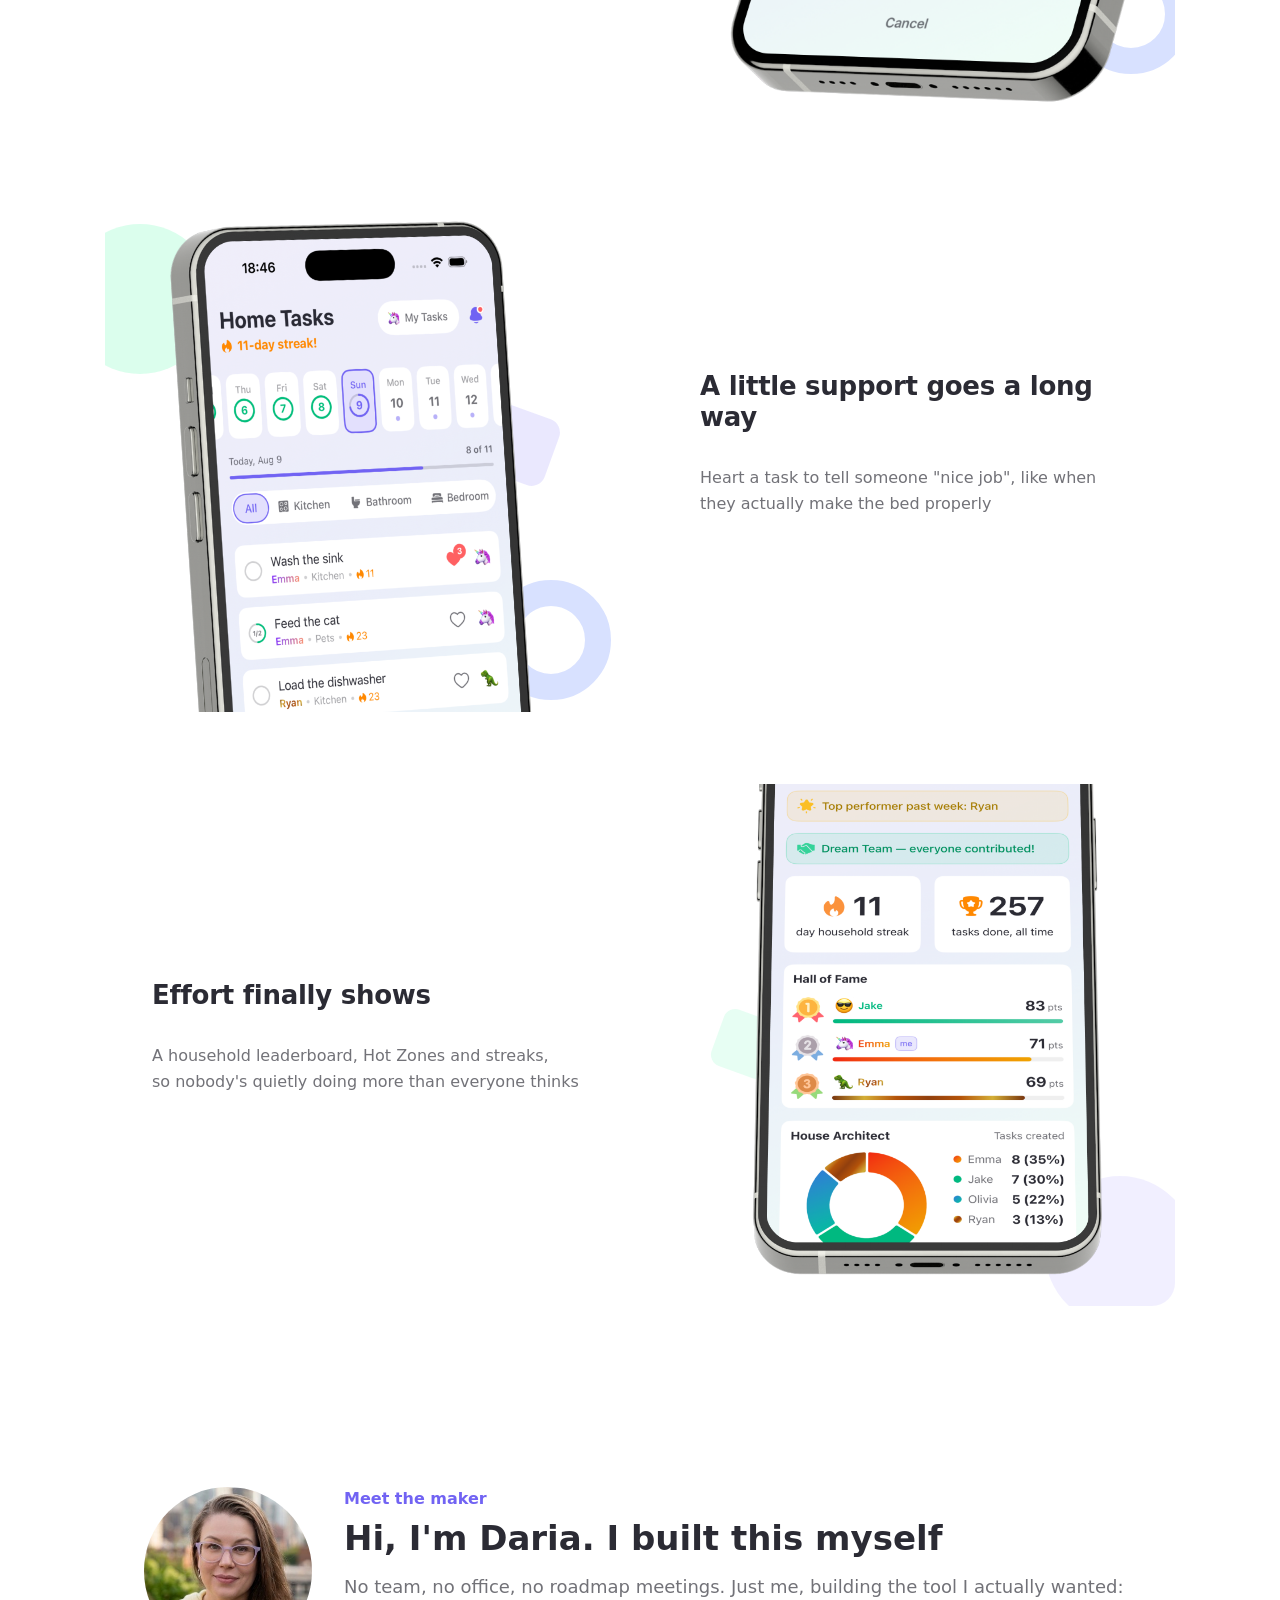
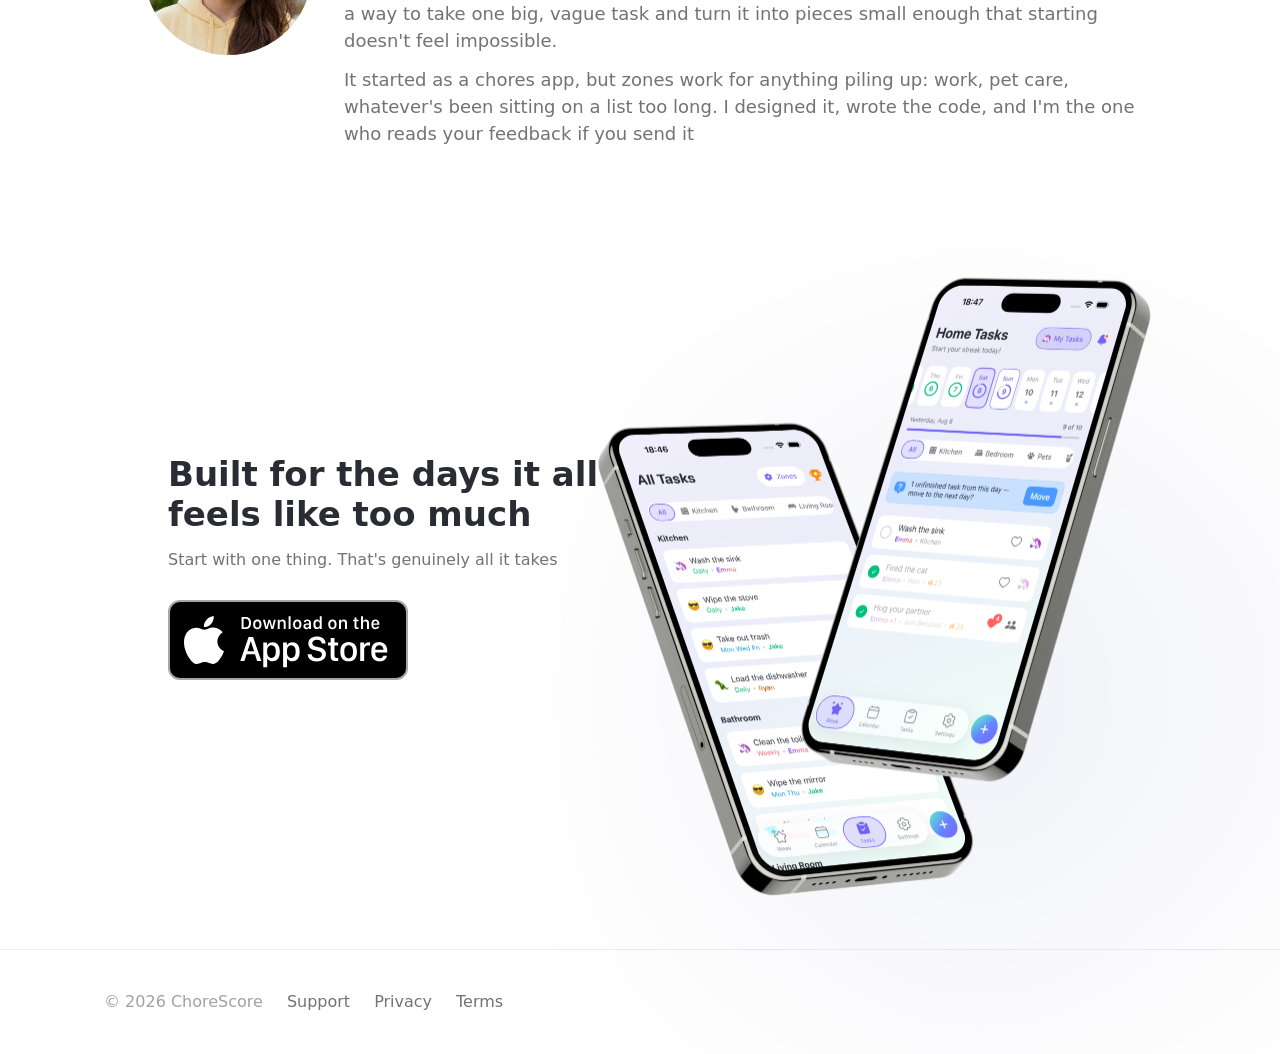
==== commit c88d737a: "Rewrite final-cta copy — warmer close instead of repeating the founder bio Old copy ('A one-woman ba" ====
--- a/index.html
+++ b/index.html
@@ -207,8 +207,8 @@
   <div class="wrap">
     <div class="final-cta reveal">
       <div class="fc-text">
-        <h2>Ready <span class="no-split">to make</span> <span class="no-split">your list</span> <span class="no-split">a little lighter</span></h2>
-        <p>A one-woman band, <span class="no-split">doing her best</span> <span class="no-split">to get this right.</span> <span class="no-split">Give it a try</span> and <span class="no-split">tell me</span> <span class="no-split">what you think</span></p>
+        <h2>Built <span class="no-split">for the days</span> it all <span class="no-split">feels like</span> <span class="no-split">too much</span></h2>
+        <p>Start <span class="no-split">with one thing.</span> <span class="no-split">That's genuinely</span> <span class="no-split">all it takes</span></p>
         <a href="https://apps.apple.com/us/app/chorescore-beat-the-mess/id6801770118" target="_blank" rel="noopener">
           <img class="store-pill" src="assets/appstore-download.svg" alt="Download on the App Store">
         </a>
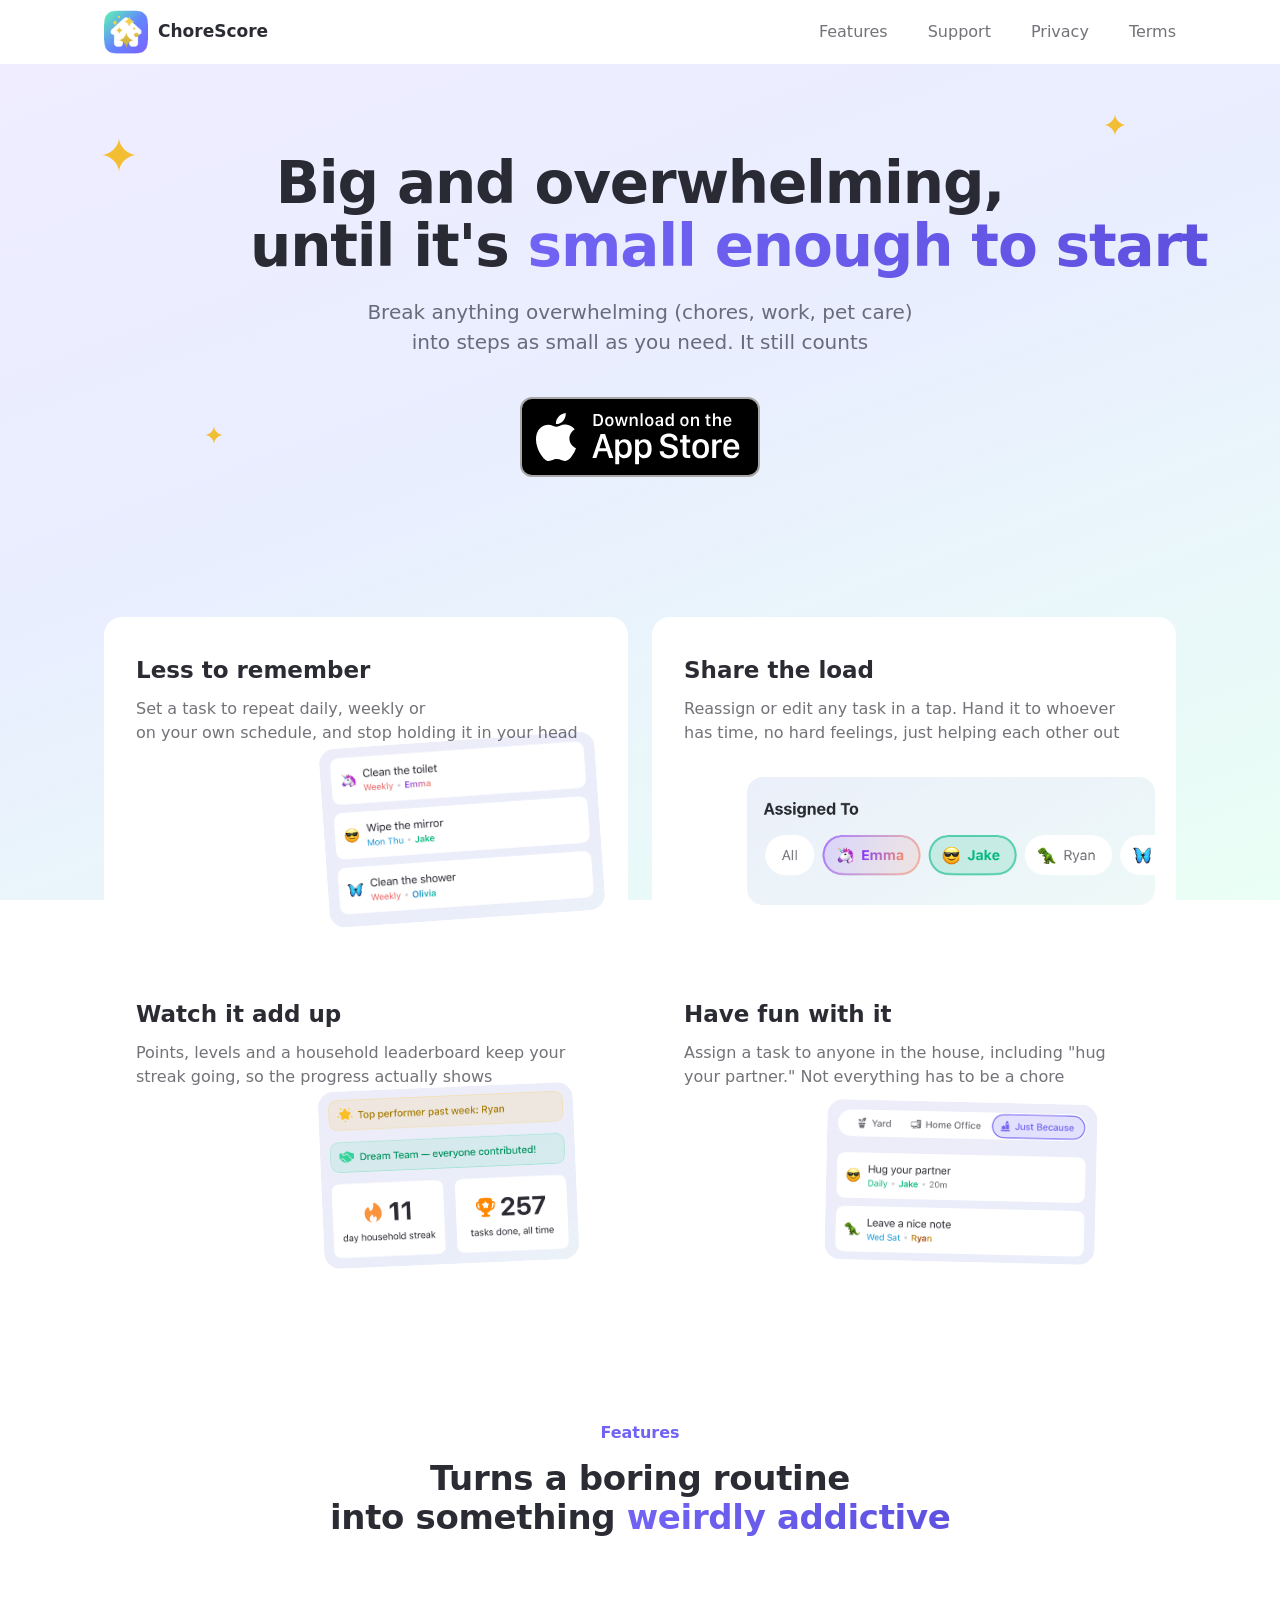
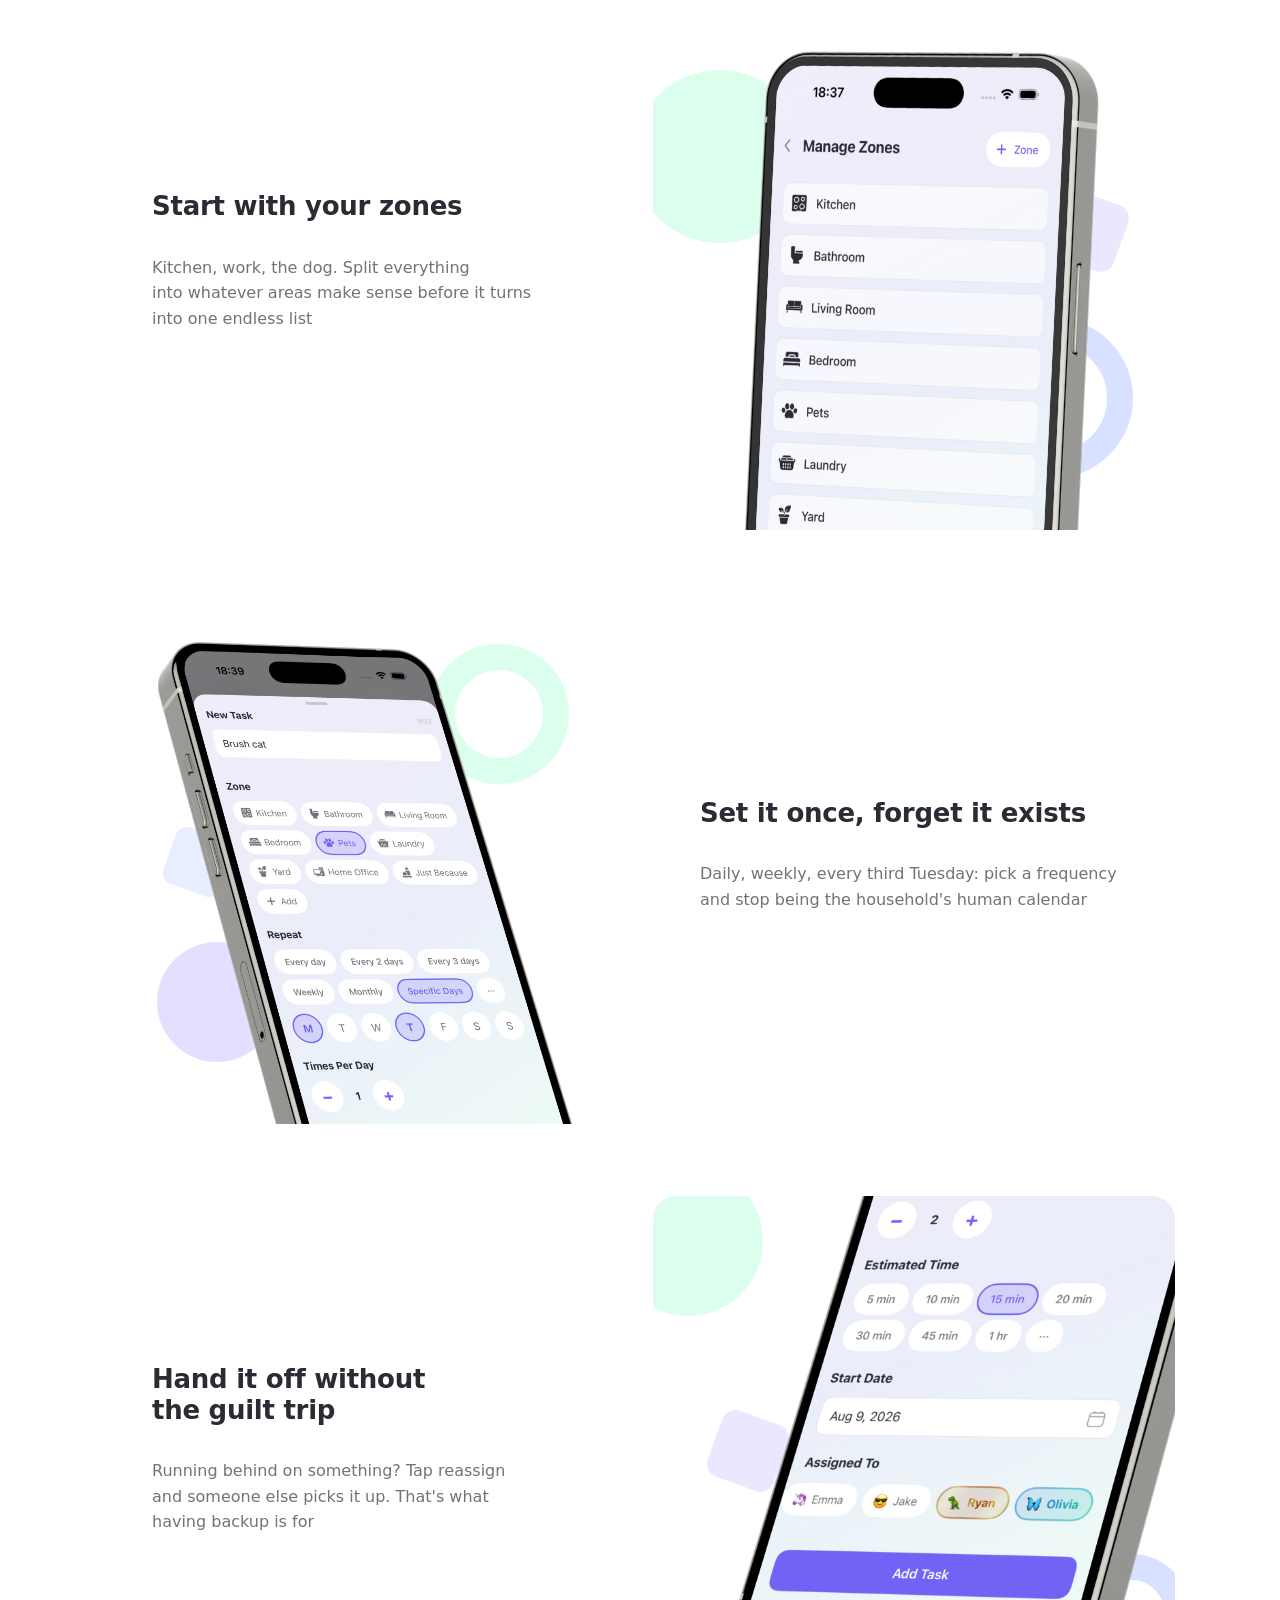
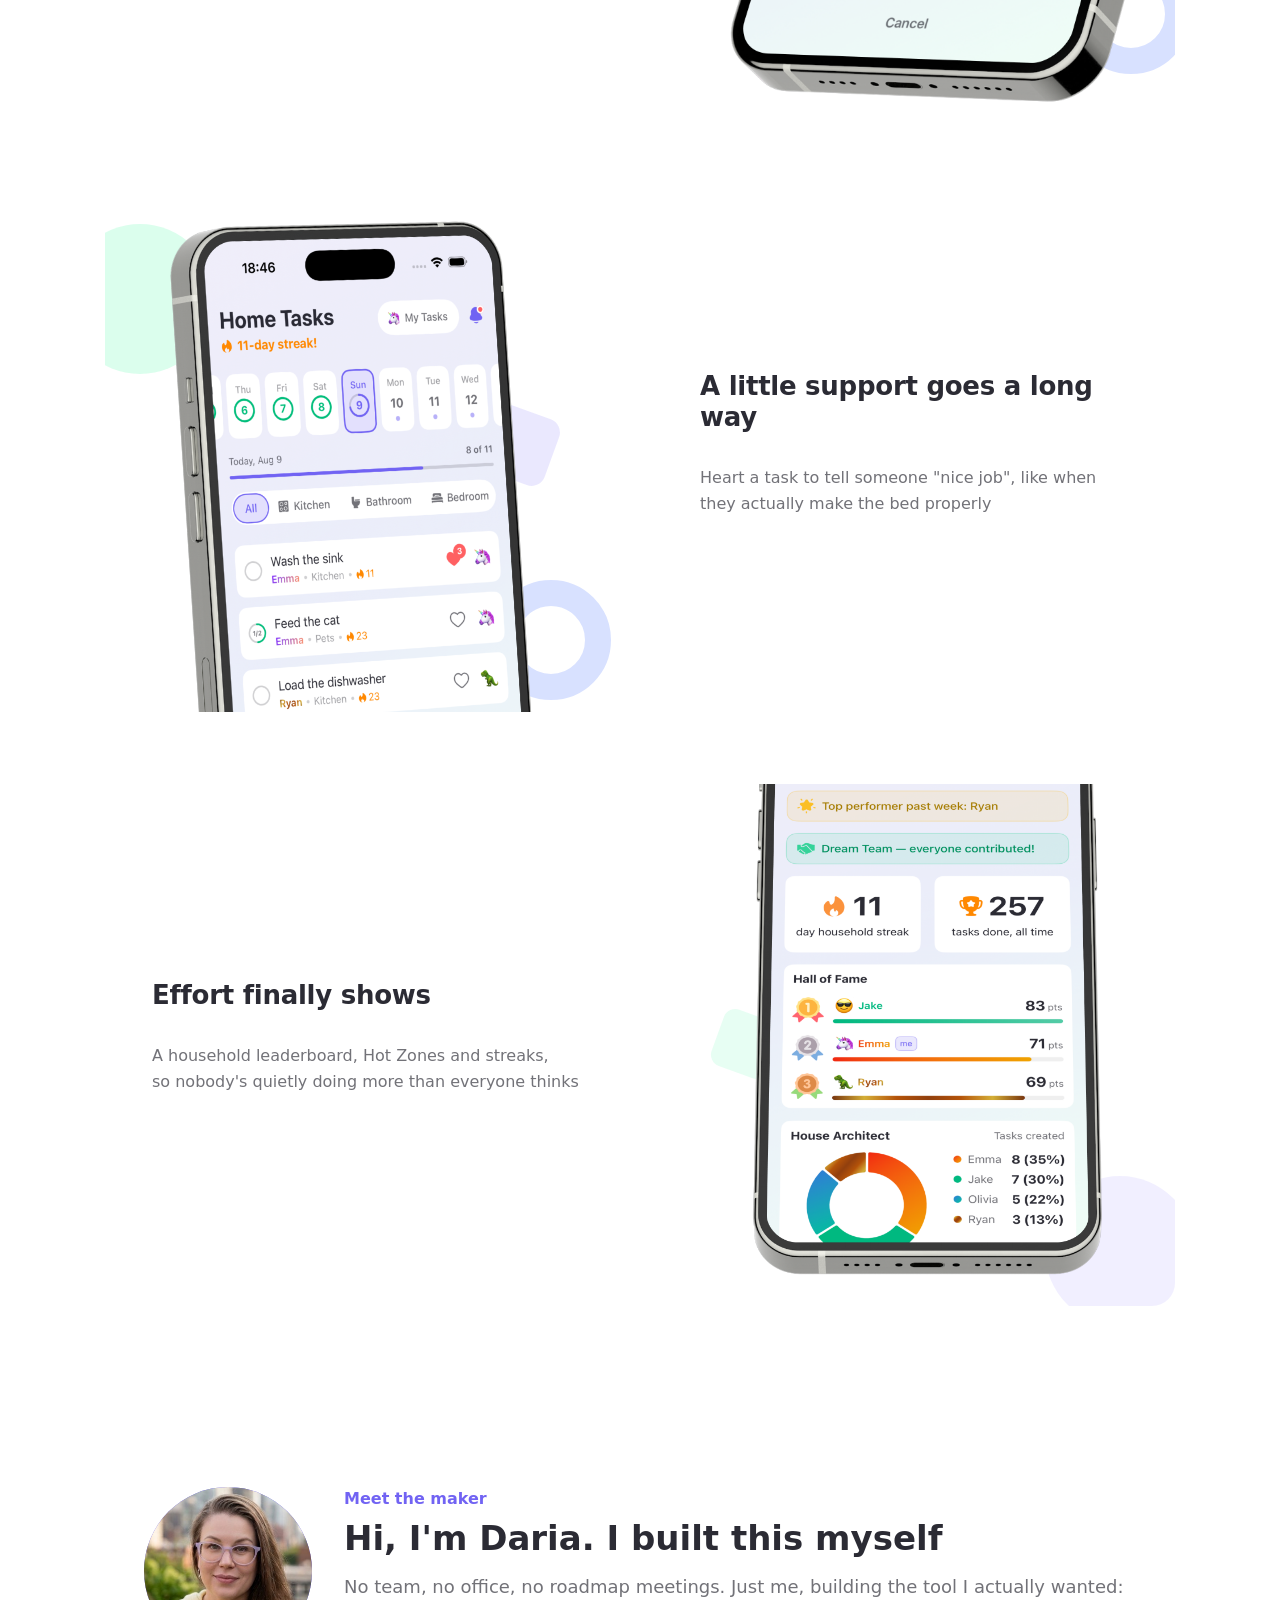
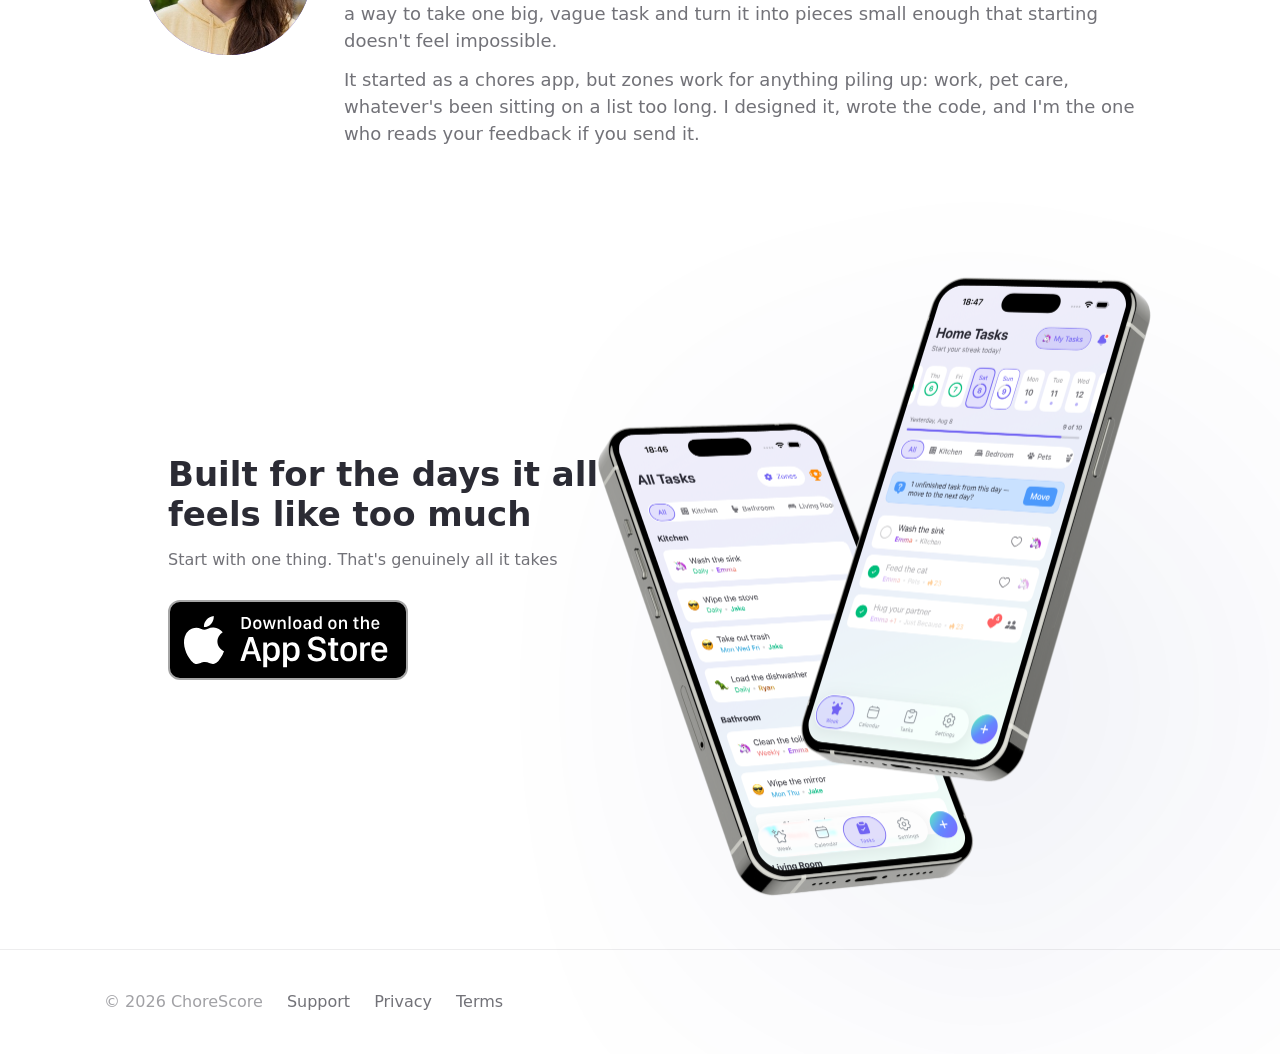
==== commit f4c3c8ea: "Add missing period at end of founder bio" ====
--- a/index.html
+++ b/index.html
@@ -196,7 +196,7 @@
         </div>
         <div class="founder-copy-body">
           <p>No team, no office, no roadmap meetings. Just me, building the tool <span class="no-split">I actually wanted</span>: <span class="no-split">a way</span> <span class="no-split">to take</span> <span class="no-split">one big,</span> vague task <span class="no-split">and turn it</span> <span class="no-split">into pieces</span> small enough that starting <span class="no-split">doesn't feel impossible.</span></p>
-          <p>It started as a chores app, but zones work for anything piling up: work, pet care, whatever's been sitting <span class="no-split">on a list</span> too long. <span class="no-split">I designed it,</span> <span class="no-split">wrote the code,</span> <span class="no-split">and I'm the one</span> <span class="no-split">who reads</span> <span class="no-split">your feedback</span> <span class="no-split">if you send it</span></p>
+          <p>It started as a chores app, but zones work for anything piling up: work, pet care, whatever's been sitting <span class="no-split">on a list</span> too long. <span class="no-split">I designed it,</span> <span class="no-split">wrote the code,</span> <span class="no-split">and I'm the one</span> <span class="no-split">who reads</span> <span class="no-split">your feedback</span> <span class="no-split">if you send it.</span></p>
         </div>
       </div>
     </div>
